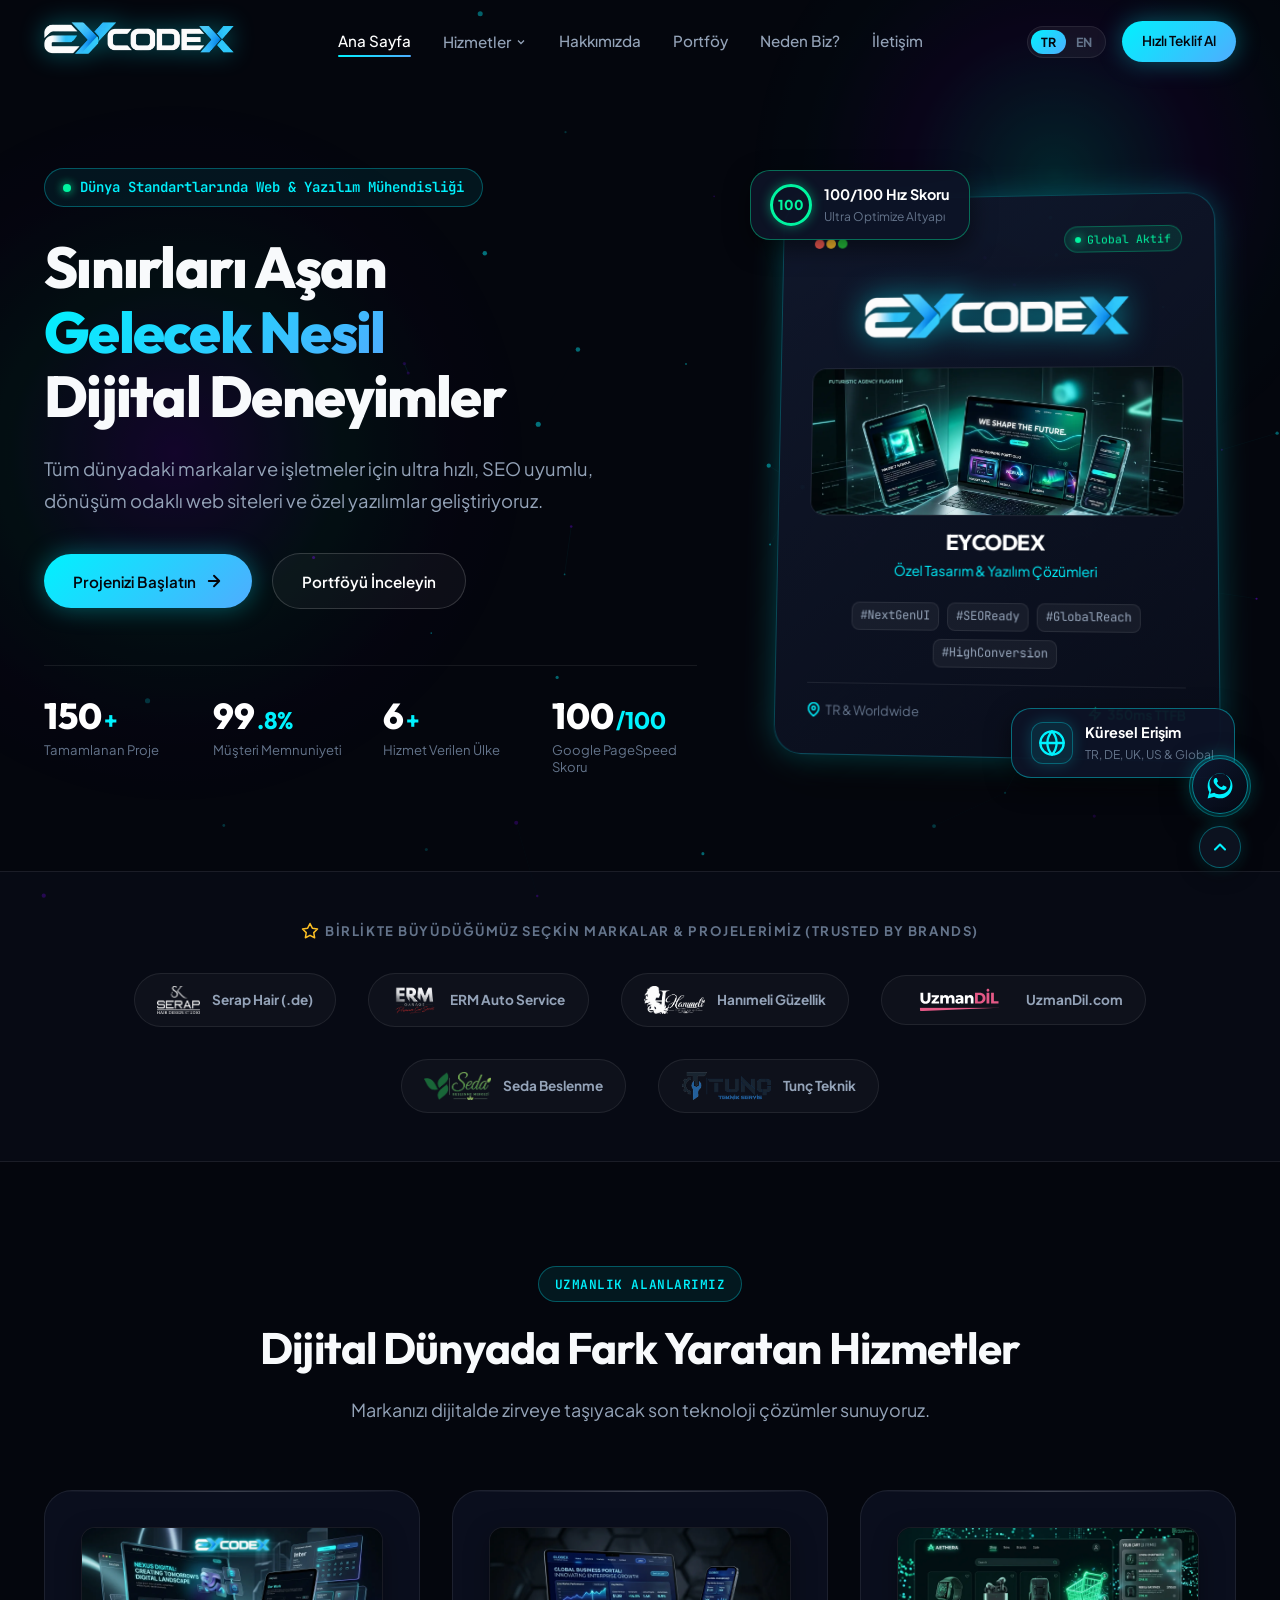
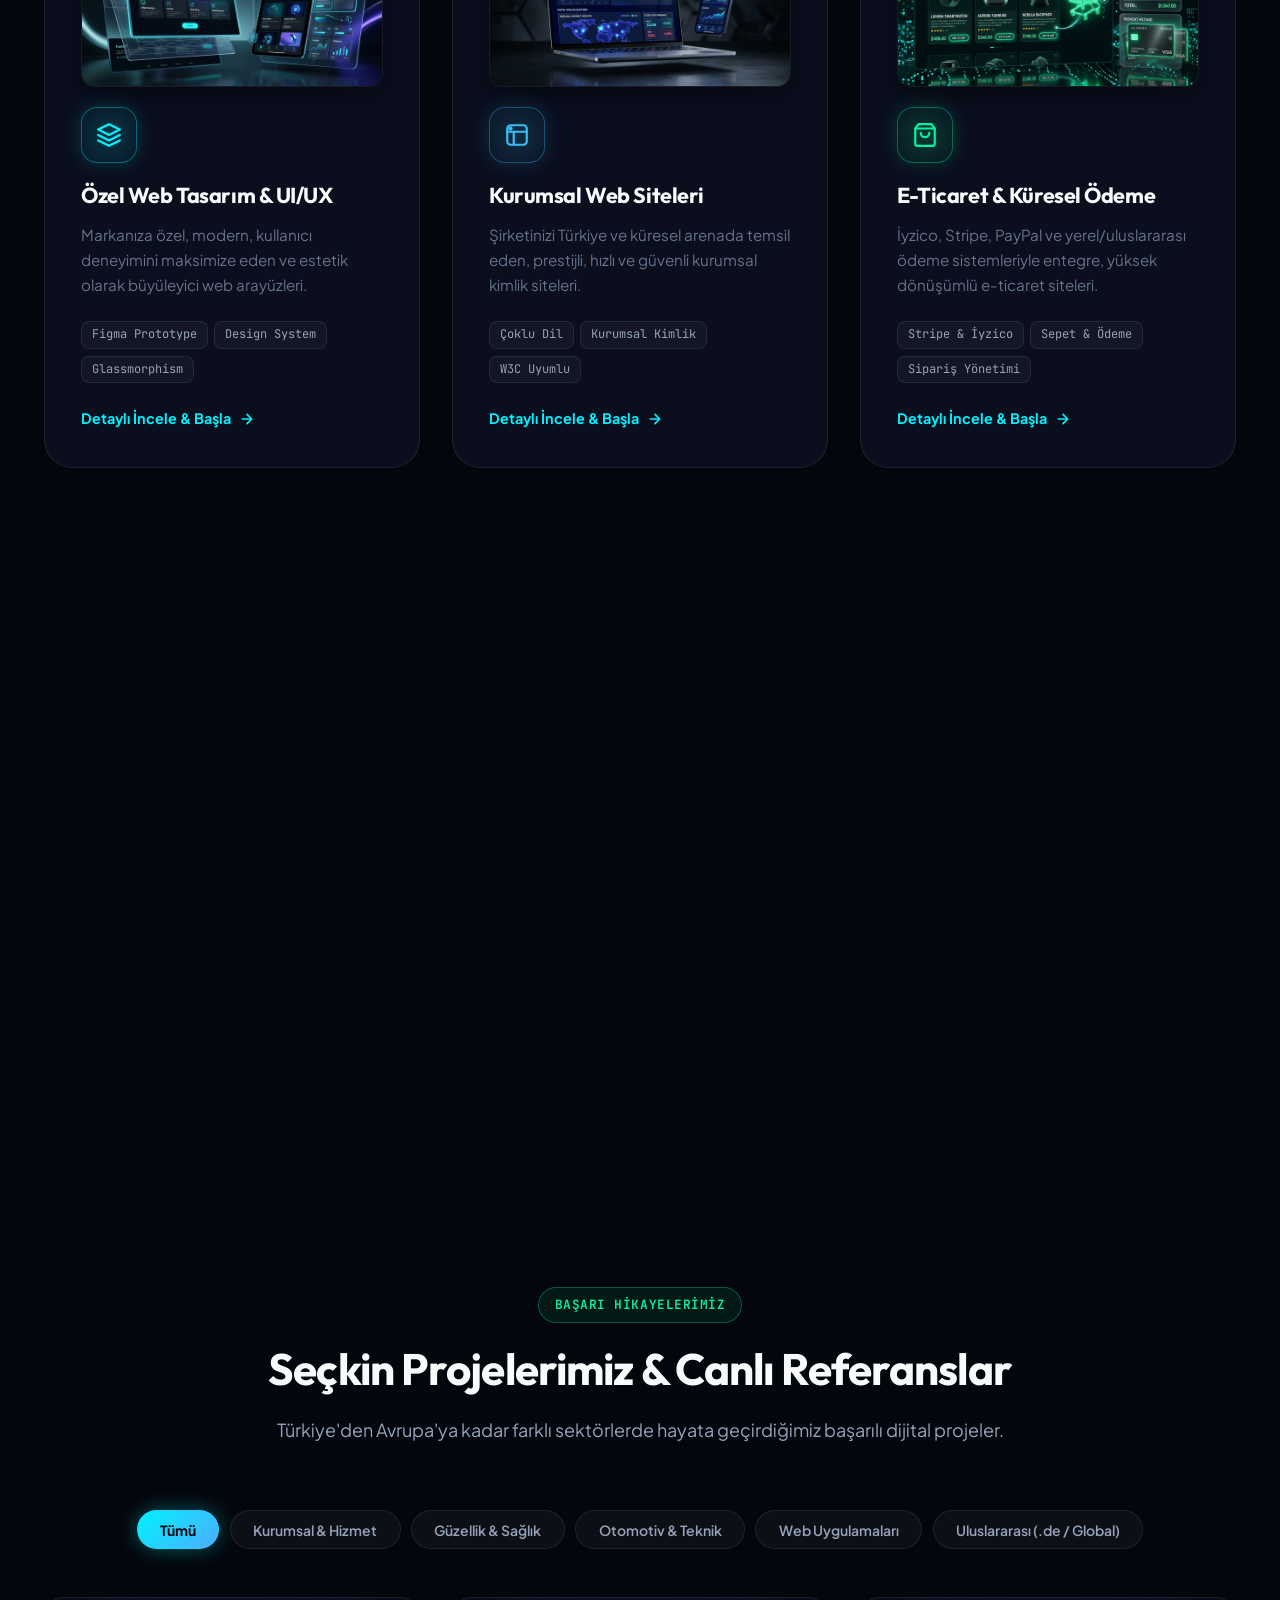
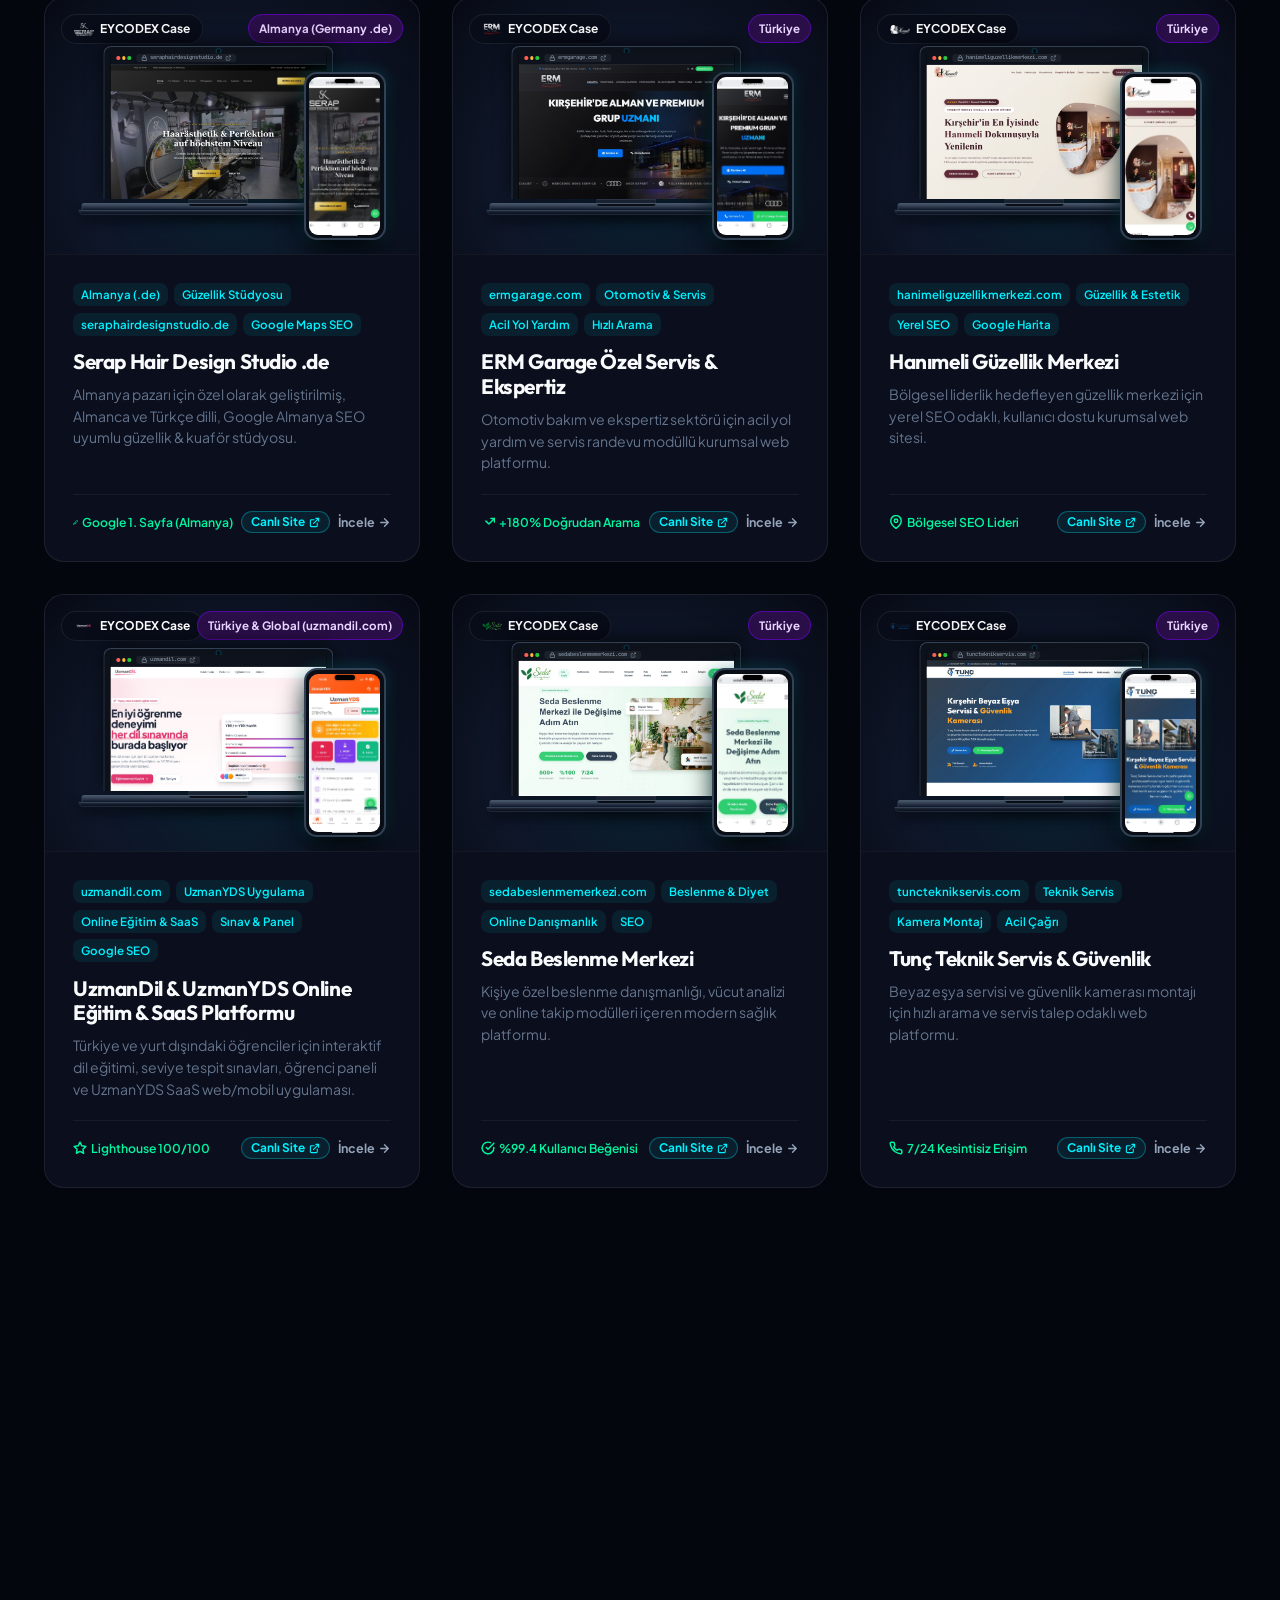
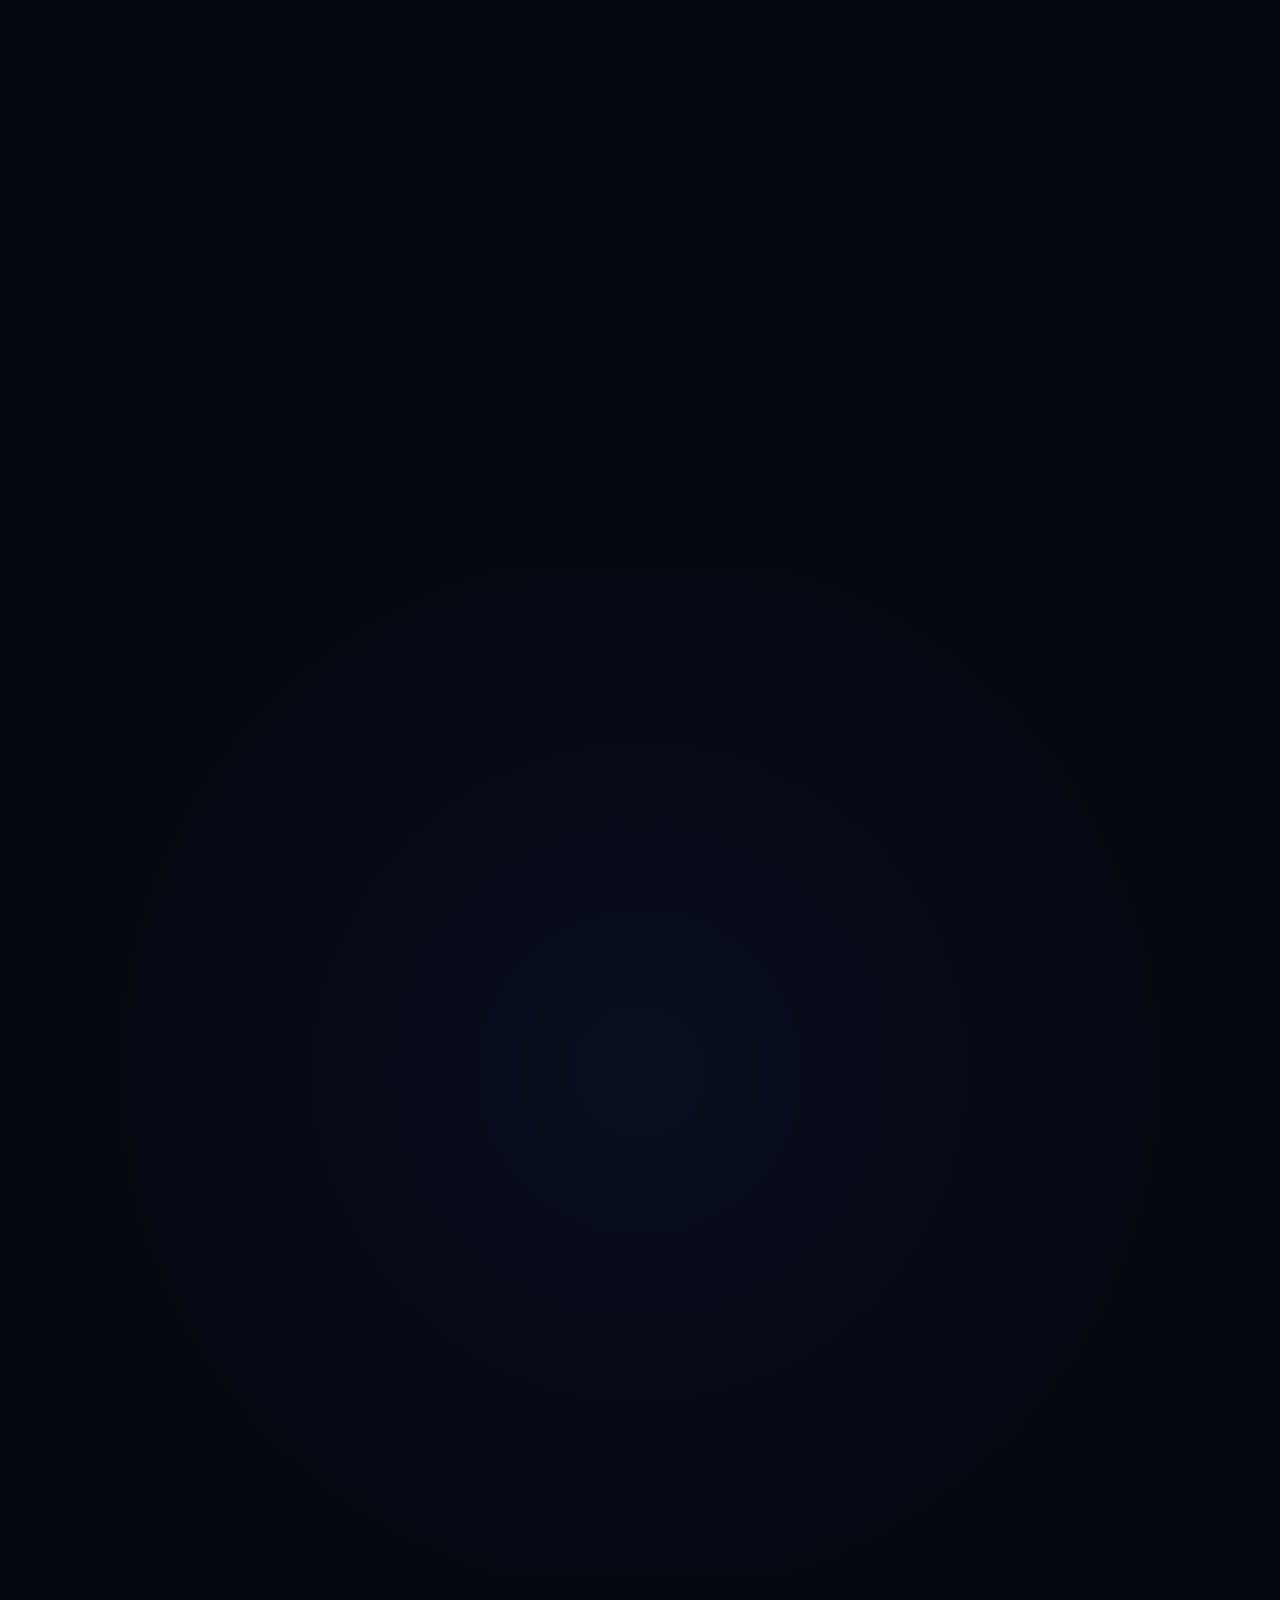
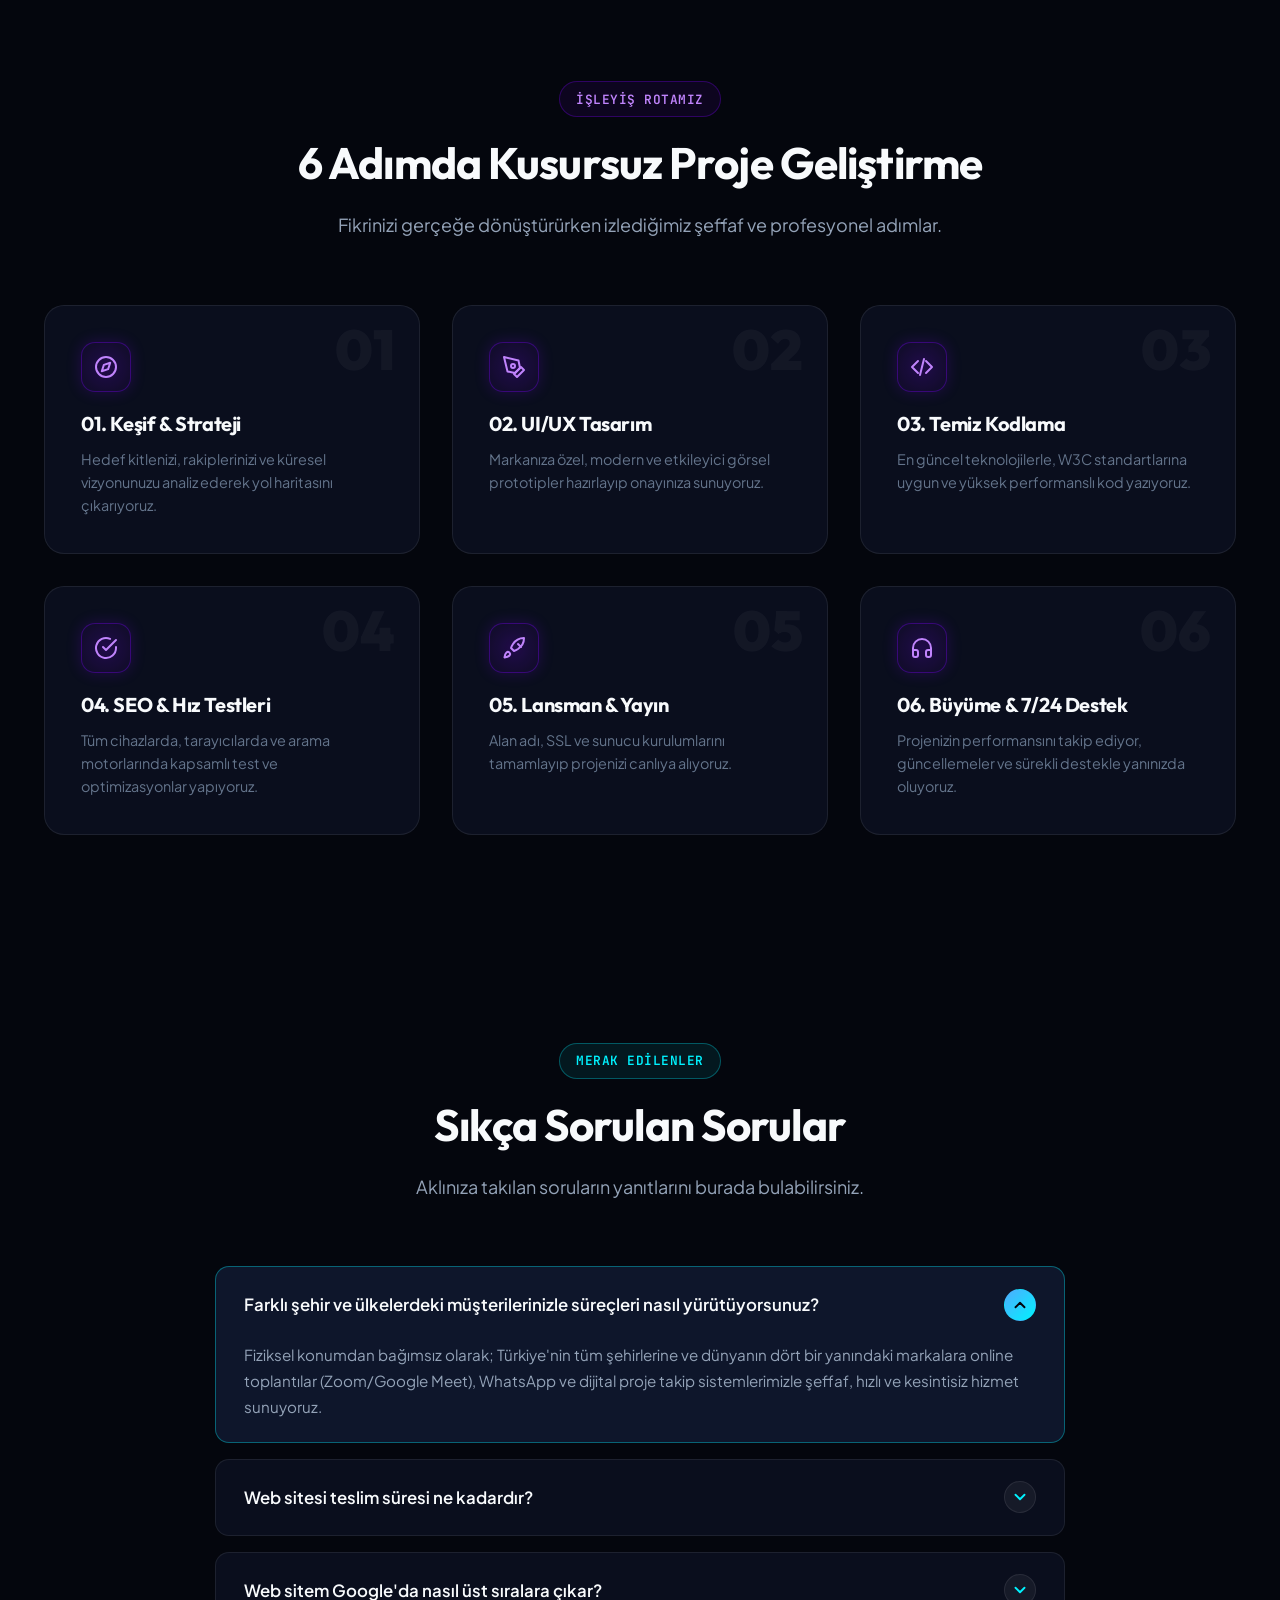
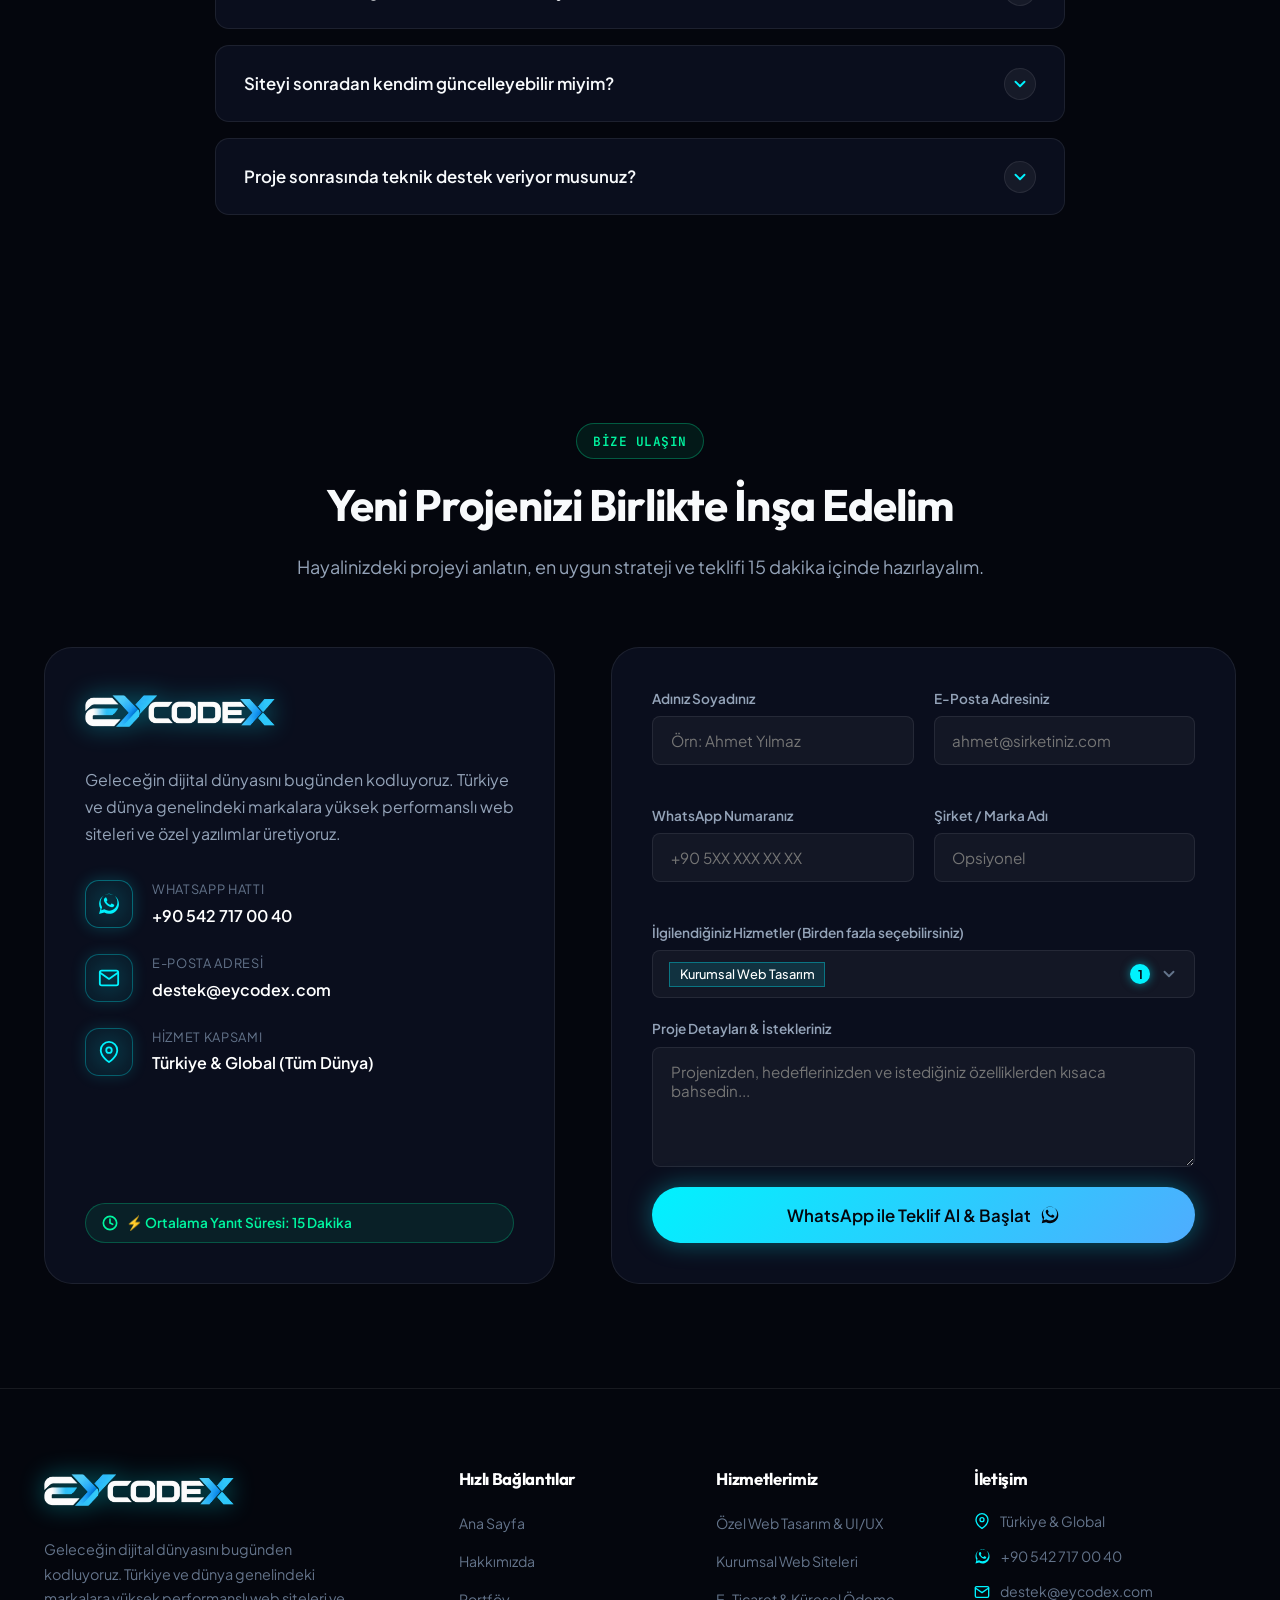
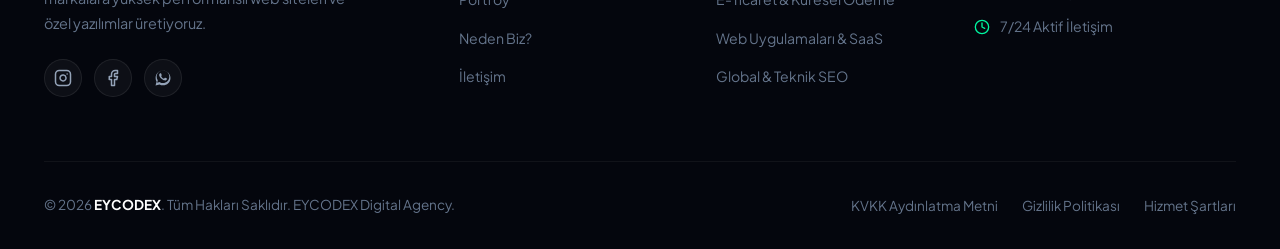
==== eycodex-main/index.html @ 3fd59e92 "EyCodex site güncellemesi" ====
<!DOCTYPE html>
<html lang="tr">
<head>
  <meta charset="UTF-8" />
  <meta name="viewport" content="width=device-width, initial-scale=1.0" />
  <meta http-equiv="X-UA-Compatible" content="IE=edge" />

  <!-- Primary SEO Meta Tags -->
  <title>EYCODEX | Profesyonel Web Tasarım & Dijital Ajans - Türkiye & Global</title>
  <meta name="title" content="EYCODEX | Profesyonel Web Tasarım & Dijital Ajans - Türkiye & Global" />
  <meta name="description" content="Tüm dünyadaki markalar ve işletmeler için profesyonel web tasarım, e-ticaret, SEO ve özel yazılım çözümleri. Google Lighthouse 100/100, çoklu dil desteği ve ultra hızlı altyapı." />
  <meta name="keywords" content="web tasarım, kurumsal web tasarım, e-ticaret sitesi, seo ajansı, özel yazılım, react web tasarım, global web agency, dijital ajans, eycodex, ey codex" />
  <meta name="author" content="EYCODEX Digital Agency" />
  <meta name="robots" content="index, follow, max-snippet:-1, max-image-preview:large, max-video-preview:-1" />
  <link rel="canonical" href="https://eycodex.com" />

  <!-- Open Graph / Facebook -->
  <meta property="og:type" content="website" />
  <meta property="og:url" content="https://eycodex.com" />
  <meta property="og:title" content="EYCODEX | Profesyonel Web Tasarım & Dijital Ajans - Türkiye & Global" />
  <meta property="og:description" content="Sınırları aşan dijital deneyimler. Türkiye ve dünya geneline yüksek performanslı, SEO uyumlu ve dönüşüm odaklı web siteleri." />
  <meta property="og:image" content="assets/images/eycodexlogo.webp" />
  <meta property="og:site_name" content="EYCODEX" />
  <meta property="og:locale" content="tr_TR" />
  <meta property="og:locale:alternate" content="en_US" />

  <!-- Twitter Card -->
  <meta name="twitter:card" content="summary_large_image" />
  <meta name="twitter:url" content="https://eycodex.com" />
  <meta name="twitter:title" content="EYCODEX | Profesyonel Web Tasarım & Dijital Ajans - Türkiye & Global" />
  <meta name="twitter:description" content="Sınırları aşan dijital deneyimler. Türkiye ve dünya geneline yüksek performanslı, SEO uyumlu ve dönüşüm odaklı web siteleri." />
  <meta name="twitter:image" content="assets/images/eycodexlogo.webp" />

  <!-- Favicon -->
  <link rel="icon" type="image/png" href="assets/images/favicon.png?v=4" />
  <link rel="apple-touch-icon" href="assets/images/favicon.png?v=4" />
  <link rel="shortcut icon" href="assets/images/favicon.png?v=4" type="image/x-icon" />

  <!-- Google Fonts Preconnect & Styles -->
  <link rel="preconnect" href="https://fonts.googleapis.com" />
  <link rel="preconnect" href="https://fonts.gstatic.com" crossorigin />
  <link href="https://fonts.googleapis.com/css2?family=JetBrains+Mono:wght@400;600;700&family=Outfit:wght@400;500;600;700;800;900&family=Plus+Jakarta+Sans:wght@300;400;500;600;700;800&display=swap" rel="stylesheet" />

  <!-- Stylesheets -->
  <link rel="stylesheet" href="assets/css/style.css?v=4.9" />
  <link rel="stylesheet" href="assets/css/animations.css?v=4.9" />

  <!-- Prefetch Key Pages for Instant Mobile Transitions -->
  <link rel="prefetch" href="hakkimizda.html" />
  <link rel="prefetch" href="iletisim.html" />
  <link rel="prefetch" href="web-tasarim.html" />
  <link rel="prefetch" href="kurumsal-web-sitesi.html" />
  <link rel="prefetch" href="e-ticaret-yazilimi.html" />
  <link rel="prefetch" href="web-yazilim-saas.html" />
  <link rel="prefetch" href="seo-optimizasyonu.html" />

  <!-- Schema.org JSON-LD Structured Data for Advanced SEO -->
  <script type="application/ld+json">
  {
    "@context": "https://schema.org",
    "@graph": [
      {
        "@type": "ProfessionalService",
        "@id": "https://eycodex.com/#organization",
        "name": "EYCODEX Digital Agency",
        "url": "https://eycodex.com",
        "logo": "https://eycodex.com/assets/images/eycodexlogo.webp",
        "image": "https://eycodex.com/assets/images/eycodexlogo.webp",
        "description": "Tüm dünyadaki markalar ve işletmeler için profesyonel web tasarım, e-ticaret, SEO ve özel yazılım çözümleri.",
        "priceRange": "$$",
        "telephone": "+90 542 717 00 40",
        "email": "destek@eycodex.com",
        "address": {
          "@type": "PostalAddress",
          "addressCountry": "TR"
        },
        "areaServed": [
          { "@type": "Country", "name": "Turkey" },
          { "@type": "Country", "name": "Germany" },
          { "@type": "Country", "name": "United Kingdom" },
          { "@type": "Country", "name": "United States" },
          { "@type": "AdministrativeArea", "name": "Worldwide" }
        ],
        "sameAs": [
          "https://www.instagram.com/eycodexcom/",
          "https://www.facebook.com/eycodex"
        ],
        "aggregateRating": {
          "@type": "AggregateRating",
          "ratingValue": "4.98",
          "reviewCount": "147",
          "bestRating": "5",
          "worstRating": "1"
        }
      },
      {
        "@type": "WebSite",
        "@id": "https://eycodex.com/#website",
        "url": "https://eycodex.com",
        "name": "EYCODEX Digital Agency",
        "inLanguage": ["tr-TR", "en-US"]
      },
      {
        "@type": "FAQPage",
        "mainEntity": [
          {
            "@type": "Question",
            "name": "Farklı şehir ve ülkelerdeki müşterilerinizle süreçleri nasıl yürütüyorsunuz?",
            "acceptedAnswer": {
              "@type": "Answer",
              "text": "Fiziksel konumdan bağımsız olarak; Türkiye'nin tüm şehirlerine ve dünyanın dört bir yanındaki markalara online toplantılar (Zoom/Google Meet), WhatsApp ve dijital proje takip sistemlerimizle şeffaf, hızlı ve kesintisiz hizmet sunuyoruz."
            }
          },
          {
            "@type": "Question",
            "name": "Web sitesi teslim süresi ne kadardır?",
            "acceptedAnswer": {
              "@type": "Answer",
              "text": "Kurumsal web siteleri genellikle 4 - 8 iş günü, e-ticaret ve özel web uygulamaları ise 10 - 20 iş günü içerisinde tüm testleri tamamlanmış olarak yayına hazır teslim edilir."
            }
          },
          {
            "@type": "Question",
            "name": "Web sitem Google'da nasıl üst sıralara çıkar?",
            "acceptedAnswer": {
              "@type": "Answer",
              "text": "Tüm sitelerimizi semantik HTML5, Schema.org yapısal verileri, hızlı açılış süresi (Lighthouse 95+), mobil uyumluluk ve anahtar kelime optimizasyonu ile en baştan SEO kurallarına %100 uyumlu olarak kodluyoruz."
            }
          }
        ]
      }
    ]
  }
  </script>
</head>

<body>
  <!-- Dynamic Interactive Particle Canvas Background -->
  <div class="bg-canvas-container">
    <canvas id="bg-canvas"></canvas>
  </div>
  <div class="ambient-glow glow-1"></div>
  <div class="ambient-glow glow-2"></div>

  <!-- Header / Navigation Bar -->
  <header class="site-header" id="site-header">
    <div class="container">
      <nav class="nav-inner" aria-label="Main Navigation">
        <!-- Logo -->
        <a href="#home" class="brand-logo" id="header-logo-link" aria-label="EYCODEX Home">
          <img src="assets/images/eycodexlogo.webp" alt="EYCODEX Logo" class="brand-logo-img" />
        </a>

        <!-- Menu Links -->
        <ul class="nav-menu" id="nav-menu">
          <li><a href="#home" class="nav-link active" data-i18n="nav_home">Ana Sayfa</a></li>
          <li class="nav-item-dropdown">
            <a href="#services" class="nav-link nav-dropdown-toggle">
              <span data-i18n="nav_services">Hizmetler</span>
              <svg width="12" height="12" viewBox="0 0 24 24" fill="none" stroke="currentColor" stroke-width="2.5"><polyline points="6 9 12 15 18 9"/></svg>
            </a>
            <ul class="nav-dropdown-menu">
              <li class="nav-dropdown-item"><a href="web-tasarim.html" class="nav-dropdown-link"><svg width="14" height="14" viewBox="0 0 24 24" fill="none" stroke="currentColor" stroke-width="2"><path d="M12 2L2 7l10 5 10-5-10-5z"/><path d="M2 17l10 5 10-5"/><path d="M2 12l10 5 10-5"/></svg><span data-i18n="svc_1_title">Özel Web Tasarım & UI/UX</span></a></li>
              <li class="nav-dropdown-item"><a href="kurumsal-web-sitesi.html" class="nav-dropdown-link"><svg width="14" height="14" viewBox="0 0 24 24" fill="none" stroke="currentColor" stroke-width="2"><rect x="3" y="3" width="18" height="18" rx="3"/><path d="M3 9h18"/><path d="M9 21V9"/></svg><span data-i18n="svc_2_title">Kurumsal Web Siteleri</span></a></li>
              <li class="nav-dropdown-item"><a href="e-ticaret-yazilimi.html" class="nav-dropdown-link"><svg width="14" height="14" viewBox="0 0 24 24" fill="none" stroke="currentColor" stroke-width="2"><path d="M6 2L3 6v14a2 2 0 0 0 2 2h14a2 2 0 0 0 2-2V6l-3-4z"/><line x1="3" y1="6" x2="21" y2="6"/></svg><span data-i18n="svc_3_title">E-Ticaret & Küresel Ödeme</span></a></li>
              <li class="nav-dropdown-item"><a href="web-yazilim-saas.html" class="nav-dropdown-link"><svg width="14" height="14" viewBox="0 0 24 24" fill="none" stroke="currentColor" stroke-width="2"><rect x="4" y="4" width="16" height="16" rx="2"/><rect x="9" y="9" width="6" height="6"/><line x1="9" y1="1" x2="9" y2="4"/><line x1="15" y1="1" x2="15" y2="4"/></svg><span data-i18n="svc_4_title">Web Uygulamaları & SaaS</span></a></li>
              <li class="nav-dropdown-item"><a href="seo-optimizasyonu.html" class="nav-dropdown-link"><svg width="14" height="14" viewBox="0 0 24 24" fill="none" stroke="currentColor" stroke-width="2"><circle cx="11" cy="11" r="8"/><line x1="21" y1="21" x2="16.65" y2="16.65"/></svg><span data-i18n="svc_5_title">Global & Teknik SEO</span></a></li>
            </ul>
          </li>
          <li><a href="hakkimizda.html" class="nav-link" data-i18n="nav_about">Hakkımızda</a></li>
          <li><a href="#portfolio" class="nav-link" data-i18n="nav_portfolio">Portföy</a></li>
          <li><a href="#why-us" class="nav-link" data-i18n="nav_why_us">Neden Biz?</a></li>
          <li><a href="iletisim.html" class="nav-link" data-i18n="nav_contact">İletişim</a></li>
          <li class="mobile-menu-cta">
            <a href="#contact" class="btn btn-primary" data-i18n="nav_cta">Hızlı Teklif Al</a>
          </li>
        </ul>

        <!-- Actions: Language Switcher & Quick CTA -->
        <div class="nav-actions">
          <div class="lang-switcher" aria-label="Language Selector">
            <button class="lang-btn active" data-lang="tr" id="lang-tr-btn">TR</button>
            <button class="lang-btn" data-lang="en" id="lang-en-btn">EN</button>
          </div>
          <a href="#contact" class="btn btn-primary btn-sm header-cta-btn" id="nav-cta-btn" data-i18n="nav_cta">Hızlı Teklif Al</a>
          <button class="mobile-toggle" id="mobile-toggle" aria-label="Menüyü Aç/Kapat" aria-expanded="false">
            <span class="hamburger-bar" style="display:block;width:22px;height:2.5px;background:#00f2fe;border-radius:2px;margin:2px 0;"></span>
            <span class="hamburger-bar" style="display:block;width:22px;height:2.5px;background:#00f2fe;border-radius:2px;margin:2px 0;"></span>
            <span class="hamburger-bar" style="display:block;width:22px;height:2.5px;background:#00f2fe;border-radius:2px;margin:2px 0;"></span>
          </button>
        </div>
      </nav>
    </div>
  </header>

  <!-- Main Content Area -->
  <main>
    <!-- 1. HERO SECTION -->
    <section class="hero-section section" id="home">
      <div class="container">
        <div class="hero-grid">
          <!-- Left Hero Content -->
          <div class="hero-content-col reveal">
            <div class="hero-badge-container">
              <span class="pulse-dot"></span>
              <span class="hero-badge-text" data-i18n="hero_badge">Dünya Standartlarında Web & Yazılım Mühendisliği</span>
            </div>

            <h1 class="hero-title">
              <span data-i18n="hero_title_1">Sınırları Aşan</span><br />
              <span class="text-gradient" data-i18n="hero_title_2">Gelecek Nesil</span><br />
              <span data-i18n="hero_title_3">Dijital Deneyimler</span>
            </h1>

            <p class="hero-description" data-i18n="hero_desc">
              Tüm dünyadaki markalar ve işletmeler için ultra hızlı, SEO uyumlu, dönüşüm odaklı web siteleri ve özel yazılımlar geliştiriyoruz.
            </p>

            <div class="hero-cta-group">
              <a href="#contact" class="btn btn-primary" id="hero-start-btn">
                <span data-i18n="hero_cta_primary">Projenizi Başlatın</span>
                <svg width="18" height="18" viewBox="0 0 24 24" fill="none" stroke="currentColor" stroke-width="2.5" stroke-linecap="round" stroke-linejoin="round"><path d="M5 12h14M12 5l7 7-7 7"/></svg>
              </a>
              <a href="#portfolio" class="btn btn-outline" id="hero-portfolio-btn">
                <span data-i18n="hero_cta_secondary">Portföyü İnceleyin</span>
              </a>
            </div>

            <!-- Live Animated Counter Stats -->
            <div class="hero-stats-row">
              <div class="stat-item">
                <div class="stat-number-wrap">
                  <span class="stat-number" data-target="150">150</span>
                  <span class="stat-suffix">+</span>
                </div>
                <span class="stat-label" data-i18n="stat_1_label">Tamamlanan Proje</span>
              </div>
              <div class="stat-item">
                <div class="stat-number-wrap">
                  <span class="stat-number" data-target="99">99</span>
                  <span class="stat-suffix">.8%</span>
                </div>
                <span class="stat-label" data-i18n="stat_2_label">Müşteri Memnuniyeti</span>
              </div>
              <div class="stat-item">
                <div class="stat-number-wrap">
                  <span class="stat-number" data-target="6">6</span>
                  <span class="stat-suffix">+</span>
                </div>
                <span class="stat-label" data-i18n="stat_3_label">Hizmet Verilen Ülke</span>
              </div>
              <div class="stat-item">
                <div class="stat-number-wrap">
                  <span class="stat-number" data-target="100">100</span>
                  <span class="stat-suffix">/100</span>
                </div>
                <span class="stat-label" data-i18n="stat_4_label">Google PageSpeed Skoru</span>
              </div>
            </div>
          </div>

          <!-- Right Hero Visual 3D Showcase Card -->
          <div class="hero-visual reveal reveal-delay-2">
            <div class="hero-card-stack">
              <!-- Floating speed score pill -->
              <div class="hero-floating-badge badge-speed">
                <div class="speed-circle">
                  <span>100</span>
                </div>
                <div>
                  <div style="font-weight: 700; font-size: 0.9rem; color: #fff;" data-i18n="badge_speed_title">100/100 Hız Skoru</div>
                  <div style="font-size: 0.75rem; color: var(--text-muted);" data-i18n="badge_speed_desc">Ultra Optimize Altyapı</div>
                </div>
              </div>

              <!-- Main Showcase Mockup Card -->
              <div class="hero-main-card">
                <div class="card-top-bar">
                  <div class="browser-dots">
                    <span class="browser-dot dot-red"></span>
                    <span class="browser-dot dot-yellow"></span>
                    <span class="browser-dot dot-green"></span>
                  </div>
                  <div class="status-pill">
                    <span class="pulse-dot" style="width: 6px; height: 6px;"></span>
                    <span data-i18n="hero_card_status">Global Aktif</span>
                  </div>
                </div>

                <div class="hero-card-center">
                  <img src="assets/images/eycodexlogo.webp" alt="EYCODEX Agency Emblem" class="hero-card-logo" />
                  <div style="width: 100%; max-height: 150px; overflow: hidden; border-radius: var(--radius-md); margin-bottom: 0.85rem; border: 1px solid var(--border-subtle);">
                    <img src="assets/images/showcase/hero-mockup.webp" alt="Web Showcase Mockup" style="width: 100%; height: 100%; object-fit: cover;" />
                  </div>
                  <h3 style="font-size: 1.35rem; margin-bottom: 0.25rem; color: #fff;">EYCODEX</h3>
                  <p style="font-size: 0.85rem; color: var(--cyan);" data-i18n="hero_card_sub">Özel Tasarım & Yazılım Çözümleri</p>
                  
                  <div class="card-feature-pills">
                    <span class="feat-pill">#NextGenUI</span>
                    <span class="feat-pill">#SEOReady</span>
                    <span class="feat-pill">#GlobalReach</span>
                    <span class="feat-pill">#HighConversion</span>
                  </div>
                </div>

                <div style="display: flex; justify-content: space-between; align-items: center; border-top: 1px solid var(--border-subtle); padding-top: 1rem; font-size: 0.8rem; color: var(--text-muted);">
                  <span style="display: inline-flex; align-items: center; gap: 5px;">
                    <svg width="14" height="14" viewBox="0 0 24 24" fill="none" stroke="var(--cyan)" stroke-width="2.5" stroke-linecap="round" stroke-linejoin="round"><path d="M21 10c0 7-9 13-9 13s-9-6-9-13a9 9 0 0 1 18 0z"/><circle cx="12" cy="10" r="3"/></svg>
                    TR & Worldwide
                  </span>
                  <span style="color: var(--emerald); font-weight: 600; display: inline-flex; align-items: center; gap: 5px;">
                    <svg width="14" height="14" viewBox="0 0 24 24" fill="none" stroke="var(--emerald)" stroke-width="2.5" stroke-linecap="round" stroke-linejoin="round"><polygon points="13 2 3 14 12 14 11 22 21 10 12 10 13 2"/></svg>
                    350ms TTFB
                  </span>
                </div>
              </div>

              <!-- Floating Global Badge -->
              <div class="hero-floating-badge badge-global">
                <div class="badge-icon-globe">
                  <svg width="28" height="28" viewBox="0 0 24 24" fill="none" stroke="var(--cyan)" stroke-width="2" stroke-linecap="round" stroke-linejoin="round">
                    <circle cx="12" cy="12" r="10"/>
                    <line x1="2" y1="12" x2="22" y2="12"/>
                    <path d="M12 2a15.3 15.3 0 0 1 4 10 15.3 15.3 0 0 1-4 10 15.3 15.3 0 0 1-4-10 15.3 15.3 0 0 1 4-10z"/>
                  </svg>
                </div>
                <div>
                  <div style="font-weight: 700; font-size: 0.9rem; color: #fff;" data-i18n="badge_global_title">Küresel Erişim</div>
                  <div style="font-size: 0.75rem; color: var(--text-muted);" data-i18n="badge_global_desc">TR, DE, UK, US & Global</div>
                </div>
              </div>
            </div>
          </div>
        </div>
      </div>
    </section>

    <!-- BRAND LOGOS & CLIENT SHOWCASE -->
    <section class="brand-showcase-section">
      <div class="container">
        <div class="brand-showcase-header">
          <svg width="18" height="18" viewBox="0 0 24 24" fill="none" stroke="var(--amber)" stroke-width="2" stroke-linecap="round" stroke-linejoin="round" style="vertical-align: -3px; margin-right: 6px;"><polygon points="12 2 15.09 8.26 22 9.27 17 14.14 18.18 21.02 12 17.77 5.82 21.02 7 14.14 2 9.27 8.91 8.26 12 2"/></svg>
          <span data-i18n="brands_marquee_title">BİRLİKTE BÜYÜDÜĞÜMÜZ SEÇKİN MARKALAR & PROJELERİMİZ (TRUSTED BY BRANDS)</span>
        </div>
        <div class="brand-logos-grid">
          <div class="brand-logo-item">
            <img src="assets/images/projects/serap-hair-logo.webp" alt="Serap Hair Design .de" class="brand-logo-img-thumb" />
            <span class="brand-logo-name">Serap Hair (.de)</span>
          </div>
          <div class="brand-logo-item">
            <img src="assets/images/projects/erm-auto-logo.webp" alt="ERM Auto Service" class="brand-logo-img-thumb" />
            <span class="brand-logo-name">ERM Auto Service</span>
          </div>
          <div class="brand-logo-item">
            <img src="assets/images/projects/hanimeli-logo.webp" alt="Hanımeli Güzellik" class="brand-logo-img-thumb" />
            <span class="brand-logo-name">Hanımeli Güzellik</span>
          </div>
          <div class="brand-logo-item">
            <img src="assets/images/projects/ud_logo.svg" alt="UzmanDil.com" class="brand-logo-img-thumb" style="height: 24px; max-width: 120px;" />
            <span class="brand-logo-name">UzmanDil.com</span>
          </div>
          <div class="brand-logo-item">
            <img src="assets/images/projects/seda-beslenme-logo.webp" alt="Seda Beslenme" class="brand-logo-img-thumb" />
            <span class="brand-logo-name">Seda Beslenme</span>
          </div>
          <div class="brand-logo-item">
            <img src="assets/images/projects/tunc-teknik-logo.webp" alt="Tunç Teknik Servis" class="brand-logo-img-thumb" />
            <span class="brand-logo-name">Tunç Teknik</span>
          </div>
        </div>
      </div>
    </section>

    <!-- 3. SERVICES SECTION -->
    <section class="section" id="services">
      <div class="container">
        <div class="section-header reveal">
          <span class="badge-tag" data-i18n="services_badge">Uzmanlık Alanlarımız</span>
          <h2 class="section-title" data-i18n="services_title">Dijital Dünyada Fark Yaratan Hizmetler</h2>
          <p class="section-subtitle" data-i18n="services_subtitle">
            Markanızı dijitalde zirveye taşıyacak son teknoloji çözümler sunuyoruz.
          </p>
        </div>

        <div class="services-grid">
          <!-- Service 1 -->
          <div class="glass-card service-card reveal">
            <div>
              <div class="service-card-media">
                <img src="assets/images/showcase/web-design-showcase.webp" alt="Özel Web Tasarım UI/UX" loading="lazy" />
              </div>
              <div class="service-icon-wrap icon-theme-cyan">
                <svg viewBox="0 0 24 24" fill="none" stroke="currentColor" stroke-width="2" stroke-linecap="round" stroke-linejoin="round">
                  <path d="M12 2L2 7l10 5 10-5-10-5z"/>
                  <path d="M2 17l10 5 10-5"/>
                  <path d="M2 12l10 5 10-5"/>
                </svg>
              </div>
              <h3 class="service-card-title" data-i18n="svc_1_title">Özel Web Tasarım & UI/UX</h3>
              <p class="service-card-desc" data-i18n="svc_1_desc">
                Markanıza özel, modern, kullanıcı deneyimini maksimize eden ve estetik olarak büyüleyici web arayüzleri.
              </p>
              <div class="service-feature-tags">
                <span class="svc-tag">Figma Prototype</span>
                <span class="svc-tag">Design System</span>
                <span class="svc-tag">Glassmorphism</span>
              </div>
            </div>
            <a href="web-tasarim.html" class="service-link">
              <span data-i18n="svc_detail_btn">Detaylı İncele & Başla</span>
              <svg width="16" height="16" viewBox="0 0 24 24" fill="none" stroke="currentColor" stroke-width="2.5" stroke-linecap="round" stroke-linejoin="round"><path d="M5 12h14M12 5l7 7-7 7"/></svg>
            </a>
          </div>

          <!-- Service 2 -->
          <div class="glass-card service-card reveal reveal-delay-1">
            <div>
              <div class="service-card-media">
                <img src="assets/images/showcase/corporate-identity-mockup.webp" alt="Kurumsal Web Siteleri" loading="lazy" />
              </div>
              <div class="service-icon-wrap icon-theme-blue">
                <svg viewBox="0 0 24 24" fill="none" stroke="currentColor" stroke-width="2" stroke-linecap="round" stroke-linejoin="round">
                  <rect x="3" y="3" width="18" height="18" rx="3"/>
                  <path d="M3 9h18"/>
                  <path d="M9 21V9"/>
                  <circle cx="6" cy="6" r="1" fill="currentColor"/>
                </svg>
              </div>
              <h3 class="service-card-title" data-i18n="svc_2_title">Kurumsal Web Siteleri</h3>
              <p class="service-card-desc" data-i18n="svc_2_desc">
                Şirketinizi Türkiye ve küresel arenada temsil eden, prestijli, hızlı ve güvenli kurumsal kimlik siteleri.
              </p>
              <div class="service-feature-tags">
                <span class="svc-tag" data-i18n="svc_tag_multilang">Çoklu Dil</span>
                <span class="svc-tag">Kurumsal Kimlik</span>
                <span class="svc-tag">W3C Uyumlu</span>
              </div>
            </div>
            <a href="kurumsal-web-sitesi.html" class="service-link">
              <span data-i18n="svc_detail_btn">Detaylı İncele & Başla</span>
              <svg width="16" height="16" viewBox="0 0 24 24" fill="none" stroke="currentColor" stroke-width="2.5" stroke-linecap="round" stroke-linejoin="round"><path d="M5 12h14M12 5l7 7-7 7"/></svg>
            </a>
          </div>

          <!-- Service 3 -->
          <div class="glass-card service-card reveal reveal-delay-2">
            <div>
              <div class="service-card-media">
                <img src="assets/images/showcase/ecommerce-showcase.webp" alt="E-Ticaret & Küresel Ödeme" loading="lazy" />
              </div>
              <div class="service-icon-wrap icon-theme-emerald">
                <svg viewBox="0 0 24 24" fill="none" stroke="currentColor" stroke-width="2" stroke-linecap="round" stroke-linejoin="round">
                  <path d="M6 2L3 6v14a2 2 0 0 0 2 2h14a2 2 0 0 0 2-2V6l-3-4z"/>
                  <line x1="3" y1="6" x2="21" y2="6"/>
                  <path d="M16 10a4 4 0 0 1-8 0"/>
                </svg>
              </div>
              <h3 class="service-card-title" data-i18n="svc_3_title">E-Ticaret & Küresel Ödeme</h3>
              <p class="service-card-desc" data-i18n="svc_3_desc">
                İyzico, Stripe, PayPal ve yerel/uluslararası ödeme sistemleriyle entegre, yüksek dönüşümlü e-ticaret siteleri.
              </p>
              <div class="service-feature-tags">
                <span class="svc-tag" data-i18n="svc_tag_stripe">Stripe & İyzico</span>
                <span class="svc-tag" data-i18n="svc_tag_cart">Sepet & Ödeme</span>
                <span class="svc-tag" data-i18n="svc_tag_order">Sipariş Yönetimi</span>
              </div>
            </div>
            <a href="e-ticaret-yazilimi.html" class="service-link">
              <span data-i18n="svc_detail_btn">Detaylı İncele & Başla</span>
              <svg width="16" height="16" viewBox="0 0 24 24" fill="none" stroke="currentColor" stroke-width="2.5" stroke-linecap="round" stroke-linejoin="round"><path d="M5 12h14M12 5l7 7-7 7"/></svg>
            </a>
          </div>

          <!-- Service 4 -->
          <div class="glass-card service-card reveal">
            <div>
              <div class="service-card-media">
                <img src="assets/images/showcase/saas-webapp-showcase.webp" alt="Web Uygulamaları & SaaS - UzmanDil" loading="lazy" />
              </div>
              <div class="service-icon-wrap icon-theme-purple">
                <svg viewBox="0 0 24 24" fill="none" stroke="currentColor" stroke-width="2" stroke-linecap="round" stroke-linejoin="round">
                  <rect x="4" y="4" width="16" height="16" rx="2"/>
                  <rect x="9" y="9" width="6" height="6"/>
                  <line x1="9" y1="1" x2="9" y2="4"/>
                  <line x1="15" y1="1" x2="15" y2="4"/>
                  <line x1="9" y1="20" x2="9" y2="23"/>
                  <line x1="15" y1="20" x2="15" y2="23"/>
                  <line x1="20" y1="9" x2="23" y2="9"/>
                  <line x1="20" y1="15" x2="23" y2="15"/>
                  <line x1="1" y1="9" x2="4" y2="9"/>
                  <line x1="1" y1="15" x2="4" y2="15"/>
                </svg>
              </div>
              <h3 class="service-card-title" data-i18n="svc_4_title">Web Uygulamaları & SaaS</h3>
              <p class="service-card-desc" data-i18n="svc_4_desc">
                React, Next.js ve Node.js mimarisiyle geliştirilen ölçeklenebilir, modern ve güvenli bulut tabanlı yazılımlar.
              </p>
              <div class="service-feature-tags">
                <span class="svc-tag">React / Next.js</span>
                <span class="svc-tag">Node.js API</span>
                <span class="svc-tag">Cloud Ready</span>
              </div>
            </div>
            <a href="web-yazilim-saas.html" class="service-link">
              <span data-i18n="svc_detail_btn">Detaylı İncele & Başla</span>
              <svg width="16" height="16" viewBox="0 0 24 24" fill="none" stroke="currentColor" stroke-width="2.5" stroke-linecap="round" stroke-linejoin="round"><path d="M5 12h14M12 5l7 7-7 7"/></svg>
            </a>
          </div>

          <!-- Service 5 -->
          <div class="glass-card service-card reveal reveal-delay-1">
            <div>
              <div class="service-card-media">
                <img src="assets/images/showcase/seo-dashboard-analytics.webp" alt="Global & Teknik SEO" loading="lazy" />
              </div>
              <div class="service-icon-wrap icon-theme-amber">
                <svg viewBox="0 0 24 24" fill="none" stroke="currentColor" stroke-width="2" stroke-linecap="round" stroke-linejoin="round">
                  <circle cx="11" cy="11" r="8"/>
                  <line x1="21" y1="21" x2="16.65" y2="16.65"/>
                  <polyline points="8 11 11 8 14 11"/>
                  <line x1="11" y1="8" x2="11" y2="14"/>
                </svg>
              </div>
              <h3 class="service-card-title" data-i18n="svc_5_title">Global & Teknik SEO</h3>
              <p class="service-card-desc" data-i18n="svc_5_desc">
                Google ve diğer arama motorlarında yerel ve uluslararası aramalarda ilk sıralara yükselten stratejik SEO.
              </p>
              <div class="service-feature-tags">
                <span class="svc-tag">Schema.org</span>
                <span class="svc-tag">Core Web Vitals</span>
                <span class="svc-tag" data-i18n="svc_tag_google1">Google 1. Sayfa</span>
              </div>
            </div>
            <a href="seo-optimizasyonu.html" class="service-link">
              <span data-i18n="svc_detail_btn">Detaylı İncele & Başla</span>
              <svg width="16" height="16" viewBox="0 0 24 24" fill="none" stroke="currentColor" stroke-width="2.5" stroke-linecap="round" stroke-linejoin="round"><path d="M5 12h14M12 5l7 7-7 7"/></svg>
            </a>
          </div>

          <!-- Service 6 -->
          <div class="glass-card service-card reveal reveal-delay-2">
            <div>
              <div class="service-card-media">
                <img src="assets/images/showcase/cloud-speed-showcase.webp" alt="Hız Optimizasyonu & Cloud" loading="lazy" />
              </div>
              <div class="service-icon-wrap icon-theme-rose">
                <svg viewBox="0 0 24 24" fill="none" stroke="currentColor" stroke-width="2" stroke-linecap="round" stroke-linejoin="round">
                  <path d="M4.5 16.5c-1.5 1.26-2 5-2 5s3.74-.5 5-2c.71-.84.7-2.13-.09-2.91a2.18 2.18 0 0 0-2.91-.09z"/>
                  <path d="M12 15l-3-3a22 22 0 0 1 2-3.95A12.88 12.88 0 0 1 22 2c0 2.72-.78 7.5-6 11a22.35 22.35 0 0 1-4 2z"/>
                  <path d="M16 8l3 3"/>
                </svg>
              </div>
              <h3 class="service-card-title" data-i18n="svc_6_title">Hız Optimizasyonu & Cloud</h3>
              <p class="service-card-desc" data-i18n="svc_6_desc">
                Google Lighthouse 95+ puan, Cloudflare CDN entegrasyonu, DDoS koruması ve yüksek hızlı barındırma.
              </p>
              <div class="service-feature-tags">
                <span class="svc-tag">Cloudflare CDN</span>
                <span class="svc-tag" data-i18n="svc_tag_ssl">SSL Güvenlik</span>
                <span class="svc-tag">350ms TTFB</span>
              </div>
            </div>
            <a href="web-tasarim.html" class="service-link">
              <span data-i18n="svc_detail_btn">Detaylı İncele & Başla</span>
              <svg width="16" height="16" viewBox="0 0 24 24" fill="none" stroke="currentColor" stroke-width="2.5" stroke-linecap="round" stroke-linejoin="round"><path d="M5 12h14M12 5l7 7-7 7"/></svg>
            </a>
          </div>
        </div>
      </div>
    </section>

    <!-- 4. REAL PORTFOLIO & CASE STUDIES -->
    <section class="section" id="portfolio">
      <div class="container">
        <div class="section-header reveal">
          <span class="badge-tag badge-emerald" data-i18n="portfolio_badge">Başarı Hikayelerimiz</span>
          <h2 class="section-title" data-i18n="portfolio_title">Seçkin Projelerimiz & Canlı Referanslar</h2>
          <p class="section-subtitle" data-i18n="portfolio_subtitle">
            Türkiye'den Avrupa'ya kadar farklı sektörlerde hayata geçirdiğimiz başarılı dijital projeler.
          </p>
        </div>

        <!-- Filter Bar -->
        <div class="portfolio-filter-bar reveal">
          <button class="filter-btn active" data-filter="all" data-i18n="filter_all">Tümü</button>
          <button class="filter-btn" data-filter="corporate" data-i18n="filter_corporate">Kurumsal & Hizmet</button>
          <button class="filter-btn" data-filter="beauty" data-i18n="filter_beauty">Güzellik & Sağlık</button>
          <button class="filter-btn" data-filter="automotive" data-i18n="filter_automotive">Otomotiv & Teknik</button>
          <button class="filter-btn" data-filter="apps" data-i18n="filter_apps">Web Uygulamaları</button>
          <button class="filter-btn" data-filter="global" data-i18n="filter_global">Uluslararası (.de / Global)</button>
        </div>

        <!-- Project Cards Grid -->
        <div class="portfolio-grid" id="portfolio-grid-container">
          <!-- Dynamically populated by portfolio.js -->
        </div>
      </div>
    </section>

    <!-- 5. WHY EYCODEX & TECH STACK -->
    <section class="section" id="why-us">
      <div class="container">
        <div class="section-header reveal">
          <span class="badge-tag badge-purple" data-i18n="why_badge">Neden EYCODEX?</span>
          <h2 class="section-title" data-i18n="why_title">Bizi Rakiplerimizden Ayıran Standartlarımız</h2>
          <p class="section-subtitle" data-i18n="why_subtitle">
            Sıradan şablonlar değil; mühendislik kalitesinde, özel kodlanmış dijital varlıklar inşa ediyoruz.
          </p>
        </div>

        <div class="features-grid">
          <div class="feature-box reveal">
            <div class="feat-icon">
              <svg viewBox="0 0 24 24" fill="none" stroke="currentColor" stroke-width="2" stroke-linecap="round" stroke-linejoin="round">
                <circle cx="12" cy="12" r="10"/>
                <polyline points="12 6 12 12 16 14"/>
              </svg>
            </div>
            <h3 class="feat-title" data-i18n="why_1_title">Google Lighthouse 100/100</h3>
            <p class="feat-text" data-i18n="why_1_desc">Kod optimizasyonu ve hafif mimari sayesinde milisaniyeler içinde açılan ultra hızlı web sayfaları.</p>
          </div>

          <div class="feature-box reveal reveal-delay-1">
            <div class="feat-icon">
              <svg viewBox="0 0 24 24" fill="none" stroke="currentColor" stroke-width="2" stroke-linecap="round" stroke-linejoin="round">
                <rect width="14" height="10" x="2" y="3" rx="2"/>
                <line x1="8" y1="21" x2="16" y2="21"/>
                <line x1="12" y1="17" x2="12" y2="21"/>
                <rect width="6" height="10" x="16" y="11" rx="1"/>
              </svg>
            </div>
            <h3 class="feat-title" data-i18n="why_2_title">%100 Responsive & Mobil Öncelikli</h3>
            <p class="feat-text" data-i18n="why_2_desc">Telefon, tablet, laptop ve 4K ekranlarda kusursuz görünen piksel hassasiyetinde tasarımlar.</p>
          </div>

          <div class="feature-box reveal reveal-delay-2">
            <div class="feat-icon">
              <svg viewBox="0 0 24 24" fill="none" stroke="currentColor" stroke-width="2" stroke-linecap="round" stroke-linejoin="round">
                <polyline points="16 18 22 12 16 6"/>
                <polyline points="8 6 2 12 8 18"/>
                <line x1="14" y1="4" x2="10" y2="20"/>
              </svg>
            </div>
            <h3 class="feat-title" data-i18n="why_3_title">Modern Teknoloji Yığını</h3>
            <p class="feat-text" data-i18n="why_3_desc">Eski teknolojiler yerine React, Next.js, Modern CSS, Node.js ve modern bulut altyapıları.</p>
          </div>

          <div class="feature-box reveal reveal-delay-3">
            <div class="feat-icon">
              <svg viewBox="0 0 24 24" fill="none" stroke="currentColor" stroke-width="2" stroke-linecap="round" stroke-linejoin="round">
                <path d="M12 22s8-4 8-10V5l-8-3-8 3v7c0 6 8 10 8 10z"/>
                <path d="m9 12 2 2 4-4"/>
              </svg>
            </div>
            <h3 class="feat-title" data-i18n="why_4_title">7/24 Kesintisiz Global Destek</h3>
            <p class="feat-text" data-i18n="why_4_desc">Projeniz bittikten sonra da yanınızdayız. WhatsApp, telefon ve e-posta ile kesintisiz teknik destek.</p>
          </div>
        </div>

        <!-- Tech Marquee with Ultra-Crisp Brand Vector SVGs -->
        <div class="tech-marquee-wrapper reveal">
          <div class="tech-track">
            <div class="tech-pill">
              <svg width="18" height="18" viewBox="0 0 24 24" fill="none" stroke="#00f2fe" stroke-width="1.8"><ellipse cx="12" cy="12" rx="10" ry="4"/><ellipse cx="12" cy="12" rx="10" ry="4" transform="rotate(60 12 12)"/><ellipse cx="12" cy="12" rx="10" ry="4" transform="rotate(120 12 12)"/><circle cx="12" cy="12" r="1.8" fill="#00f2fe"/></svg>
              React.js
            </div>
            <div class="tech-pill">
              <svg width="18" height="18" viewBox="0 0 24 24" fill="currentColor" style="color: #fff;"><path d="M12 2C6.477 2 2 6.477 2 12s4.477 10 10 10 10-4.477 10-10S17.523 2 12 2zm3.6 14.5l-5.4-7.2v7.2H8.4V7.5h1.8l5.4 7.2V7.5h1.8v9h-1.8z"/></svg>
              Next.js
            </div>
            <div class="tech-pill">
              <svg width="18" height="18" viewBox="0 0 24 24" fill="none" stroke="#e44d26" stroke-width="2"><path d="M4 3l1.8 17 6.2 2 6.2-2L20 3H4z"/><path d="M16.5 7.5H7.5l.5 4.5h7.5l-.5 4.5-3 1-3-1-.2-2"/></svg>
              HTML5 & CSS3
            </div>
            <div class="tech-pill">
              <svg width="18" height="18" viewBox="0 0 24 24" fill="#f7df1e"><rect x="3" y="3" width="18" height="18" rx="3"/><text x="7" y="16" font-size="9" font-weight="900" fill="#000" font-family="monospace">JS</text></svg>
              JavaScript (ES6+)
            </div>
            <div class="tech-pill">
              <svg width="18" height="18" viewBox="0 0 24 24" fill="#3178c6"><rect x="3" y="3" width="18" height="18" rx="3"/><text x="7" y="16" font-size="9" font-weight="900" fill="#fff" font-family="monospace">TS</text></svg>
              TypeScript
            </div>
            <div class="tech-pill">
              <svg width="18" height="18" viewBox="0 0 24 24" fill="none" stroke="#22c55e" stroke-width="2"><path d="M12 2l9 5v10l-9 5-9-5V7l9-5z"/><polyline points="12 22 12 12 21 7"/><polyline points="12 12 3 7"/></svg>
              Node.js
            </div>
            <div class="tech-pill">
              <svg width="18" height="18" viewBox="0 0 24 24" fill="none" stroke="#a855f7" stroke-width="2"><path d="M5 5.5A3.5 3.5 0 0 1 8.5 2H12v7H8.5A3.5 3.5 0 0 1 5 5.5z"/><path d="M12 2h3.5a3.5 3.5 0 1 1 0 7H12V2z"/><path d="M12 12.5a3.5 3.5 0 1 1 7 0 3.5 3.5 0 1 1-7 0z"/><path d="M5 19.5A3.5 3.5 0 0 1 8.5 16H12v3.5a3.5 3.5 0 1 1-7 0z"/><path d="M5 12.5A3.5 3.5 0 0 1 8.5 9H12v7H8.5A3.5 3.5 0 0 1 5 12.5z"/></svg>
              Figma UI/UX
            </div>
            <div class="tech-pill">
              <svg width="18" height="18" viewBox="0 0 24 24" fill="none" stroke="#f97316" stroke-width="2"><path d="M18 10h-1.26A8 8 0 1 0 9 20h9a5 5 0 0 0 0-10z"/></svg>
              Cloudflare CDN
            </div>
            <div class="tech-pill">
              <svg width="18" height="18" viewBox="0 0 24 24" fill="none" stroke="#00f5a0" stroke-width="2"><polygon points="13 2 3 14 12 14 11 22 21 10 12 10 13 2"/></svg>
              Google PageSpeed 100
            </div>
            <div class="tech-pill">
              <svg width="18" height="18" viewBox="0 0 24 24" fill="none" stroke="#38bdf8" stroke-width="2"><circle cx="11" cy="11" r="8"/><line x1="21" y1="21" x2="16.65" y2="16.65"/></svg>
              Schema.org JSON-LD
            </div>
            <div class="tech-pill">
              <svg width="18" height="18" viewBox="0 0 24 24" fill="none" stroke="#00f5a0" stroke-width="2"><rect x="3" y="11" width="18" height="11" rx="2" ry="2"/><path d="M7 11V7a5 5 0 0 1 10 0v4"/></svg>
              SSL 256-bit
            </div>
            <div class="tech-pill">
              <svg width="18" height="18" viewBox="0 0 24 24" fill="none" stroke="#6366f1" stroke-width="2"><rect x="1" y="4" width="22" height="16" rx="2" ry="2"/><line x1="1" y1="10" x2="23" y2="10"/></svg>
              Stripe & Global Pay
            </div>

            <!-- Duplicated loop for smooth infinite animation -->
            <div class="tech-pill">
              <svg width="18" height="18" viewBox="0 0 24 24" fill="none" stroke="#00f2fe" stroke-width="1.8"><ellipse cx="12" cy="12" rx="10" ry="4"/><ellipse cx="12" cy="12" rx="10" ry="4" transform="rotate(60 12 12)"/><ellipse cx="12" cy="12" rx="10" ry="4" transform="rotate(120 12 12)"/><circle cx="12" cy="12" r="1.8" fill="#00f2fe"/></svg>
              React.js
            </div>
            <div class="tech-pill">
              <svg width="18" height="18" viewBox="0 0 24 24" fill="currentColor" style="color: #fff;"><path d="M12 2C6.477 2 2 6.477 2 12s4.477 10 10 10 10-4.477 10-10S17.523 2 12 2zm3.6 14.5l-5.4-7.2v7.2H8.4V7.5h1.8l5.4 7.2V7.5h1.8v9h-1.8z"/></svg>
              Next.js
            </div>
            <div class="tech-pill">
              <svg width="18" height="18" viewBox="0 0 24 24" fill="none" stroke="#e44d26" stroke-width="2"><path d="M4 3l1.8 17 6.2 2 6.2-2L20 3H4z"/><path d="M16.5 7.5H7.5l.5 4.5h7.5l-.5 4.5-3 1-3-1-.2-2"/></svg>
              HTML5 & CSS3
            </div>
            <div class="tech-pill">
              <svg width="18" height="18" viewBox="0 0 24 24" fill="#f7df1e"><rect x="3" y="3" width="18" height="18" rx="3"/><text x="7" y="16" font-size="9" font-weight="900" fill="#000" font-family="monospace">JS</text></svg>
              JavaScript (ES6+)
            </div>
            <div class="tech-pill">
              <svg width="18" height="18" viewBox="0 0 24 24" fill="#3178c6"><rect x="3" y="3" width="18" height="18" rx="3"/><text x="7" y="16" font-size="9" font-weight="900" fill="#fff" font-family="monospace">TS</text></svg>
              TypeScript
            </div>
            <div class="tech-pill">
              <svg width="18" height="18" viewBox="0 0 24 24" fill="none" stroke="#22c55e" stroke-width="2"><path d="M12 2l9 5v10l-9 5-9-5V7l9-5z"/><polyline points="12 22 12 12 21 7"/><polyline points="12 12 3 7"/></svg>
              Node.js
            </div>
          </div>
        </div>
      </div>
    </section>

    <!-- 6. GLOBAL REACH SECTION (TURKEY & WORLDWIDE) -->
    <section class="global-reach-section section" id="global-reach">
      <div class="container">
        <div class="reach-grid">
          <div class="reach-info-card reveal">
            <span class="badge-tag" data-i18n="reach_badge">Küresel Standartlar</span>
            <h2 class="section-title" style="font-size: 2.35rem;" data-i18n="reach_title">Tüm Dünyaya Uzanan Yüksek Performanslı Dijital Çözümler</h2>
            <p class="section-subtitle" style="font-size: 1rem;" data-i18n="reach_subtitle">
              Fiziksel sınırları ortadan kaldırıyoruz. Türkiye ve dünyanın dört bir yanındaki müşterilerimize modern teknolojilerle kesintisiz dijital çözümler üretiyoruz.
            </p>

            <div class="reach-stats-grid">
              <div class="reach-stat-box">
                <div class="reach-stat-val" data-i18n="reach_stat_1">81 İl</div>
                <div class="reach-stat-title" data-i18n="reach_stat_1_sub">Tüm Türkiye Geneli</div>
              </div>
              <div class="reach-stat-box">
                <div class="reach-stat-val" data-i18n="reach_stat_2">6+ Ülke</div>
                <div class="reach-stat-title" data-i18n="reach_stat_2_sub">Uluslararası Müşteri Portföyü</div>
              </div>
              <div class="reach-stat-box">
                <div class="reach-stat-val" data-i18n="reach_stat_3">3 Dilde</div>
                <div class="reach-stat-title" data-i18n="reach_stat_3_sub">Çoklu Dil Web Altyapısı</div>
              </div>
              <div class="reach-stat-box">
                <div class="reach-stat-val" data-i18n="reach_stat_4">100%</div>
                <div class="reach-stat-title" data-i18n="reach_stat_4_sub">Uluslararası SEO Uyumu</div>
              </div>
            </div>

            <div class="reach-country-tags">
              <span class="country-pill"><svg width="14" height="14" viewBox="0 0 24 24" fill="none" stroke="currentColor" stroke-width="2.5" stroke-linecap="round" stroke-linejoin="round"><path d="M21 10c0 7-9 13-9 13s-9-6-9-13a9 9 0 0 1 18 0z"/><circle cx="12" cy="10" r="3"/></svg> <span data-i18n="reach_country_tr">Türkiye (81 İl)</span></span>
              <span class="country-pill"><svg width="14" height="14" viewBox="0 0 24 24" fill="none" stroke="currentColor" stroke-width="2.5" stroke-linecap="round" stroke-linejoin="round"><path d="M21 10c0 7-9 13-9 13s-9-6-9-13a9 9 0 0 1 18 0z"/><circle cx="12" cy="10" r="3"/></svg> <span data-i18n="reach_country_de">Almanya (.de)</span></span>
              <span class="country-pill"><svg width="14" height="14" viewBox="0 0 24 24" fill="none" stroke="currentColor" stroke-width="2.5" stroke-linecap="round" stroke-linejoin="round"><path d="M21 10c0 7-9 13-9 13s-9-6-9-13a9 9 0 0 1 18 0z"/><circle cx="12" cy="10" r="3"/></svg> <span data-i18n="reach_country_uk">İngiltere (.co.uk)</span></span>
              <span class="country-pill"><svg width="14" height="14" viewBox="0 0 24 24" fill="none" stroke="currentColor" stroke-width="2.5" stroke-linecap="round" stroke-linejoin="round"><path d="M21 10c0 7-9 13-9 13s-9-6-9-13a9 9 0 0 1 18 0z"/><circle cx="12" cy="10" r="3"/></svg> <span data-i18n="reach_country_us">ABD (.com)</span></span>
              <span class="country-pill"><svg width="14" height="14" viewBox="0 0 24 24" fill="none" stroke="currentColor" stroke-width="2.5" stroke-linecap="round" stroke-linejoin="round"><path d="M21 10c0 7-9 13-9 13s-9-6-9-13a9 9 0 0 1 18 0z"/><circle cx="12" cy="10" r="3"/></svg> <span data-i18n="reach_country_nl">Hollanda (.nl)</span></span>
              <span class="country-pill"><svg width="14" height="14" viewBox="0 0 24 24" fill="none" stroke="currentColor" stroke-width="2.5" stroke-linecap="round" stroke-linejoin="round"><path d="M21 10c0 7-9 13-9 13s-9-6-9-13a9 9 0 0 1 18 0z"/><circle cx="12" cy="10" r="3"/></svg> <span data-i18n="reach_country_fr">Fransa</span></span>
              <span class="country-pill"><svg width="14" height="14" viewBox="0 0 24 24" fill="none" stroke="currentColor" stroke-width="2.5" stroke-linecap="round" stroke-linejoin="round"><path d="M21 10c0 7-9 13-9 13s-9-6-9-13a9 9 0 0 1 18 0z"/><circle cx="12" cy="10" r="3"/></svg> <span data-i18n="reach_country_uae">BAE & Körfez</span></span>
            </div>
          </div>

          <!-- Interactive Reach Visual Hubs -->
          <div class="reach-map-visual reveal reveal-delay-2">
            <div style="font-size: 1.1rem; font-weight: 700; color: #fff; margin-bottom: 0.5rem; display: flex; align-items: center; gap: 8px;">
              <svg width="20" height="20" viewBox="0 0 24 24" fill="none" stroke="var(--cyan)" stroke-width="2" stroke-linecap="round" stroke-linejoin="round"><circle cx="12" cy="12" r="10"/><line x1="2" y1="12" x2="22" y2="12"/><path d="M12 2a15.3 15.3 0 0 1 4 10 15.3 15.3 0 0 1-4 10 15.3 15.3 0 0 1-4-10 15.3 15.3 0 0 1 4-10z"/></svg>
              <span data-i18n="reach_hubs_title">Aktif Hizmet Noktalarımız & Proje Ağımız</span>
            </div>

            <div class="map-hub-card">
              <div class="contact-icon-box" style="width: 44px; height: 44px; font-size: 1rem;">
                <svg width="20" height="20" viewBox="0 0 24 24" fill="none" stroke="currentColor" stroke-width="2" stroke-linecap="round" stroke-linejoin="round"><polygon points="12 2 15.09 8.26 22 9.27 17 14.14 18.18 21.02 12 17.77 5.82 21.02 7 14.14 2 9.27 8.91 8.26 12 2"/></svg>
              </div>
              <div>
                <div class="hub-name" data-i18n="reach_hub_1_title">Türkiye & Bölgesel Çözümler</div>
                <div class="hub-desc" data-i18n="reach_hub_1_desc">Türkiye geneli kurumsal markalar için yerel & ulusal web liderliği ve yüksek performanslı altyapı.</div>
              </div>
            </div>

            <div class="map-hub-card">
              <div class="contact-icon-box" style="width: 44px; height: 44px; font-size: 1rem; border-color: rgba(168, 85, 247, 0.3); color: var(--violet);">
                <svg width="20" height="20" viewBox="0 0 24 24" fill="none" stroke="currentColor" stroke-width="2" stroke-linecap="round" stroke-linejoin="round"><circle cx="12" cy="12" r="10"/><line x1="2" y1="12" x2="22" y2="12"/><path d="M12 2a15.3 15.3 0 0 1 4 10 15.3 15.3 0 0 1-4 10 15.3 15.3 0 0 1-4-10 15.3 15.3 0 0 1 4-10z"/></svg>
              </div>
              <div>
                <div class="hub-name" data-i18n="reach_hub_2_title">Almanya & Avrupa Birliği Hub</div>
                <div class="hub-desc" data-i18n="reach_hub_2_desc">Almanca dil desteği, DSGVO/GDPR uyumu ve Google Almanya için özel arama motoru optimizasyonu.</div>
              </div>
            </div>

            <div class="map-hub-card">
              <div class="contact-icon-box" style="width: 44px; height: 44px; font-size: 1rem; border-color: rgba(56, 189, 248, 0.3); color: #38bdf8;">
                <svg width="20" height="20" viewBox="0 0 24 24" fill="none" stroke="currentColor" stroke-width="2" stroke-linecap="round" stroke-linejoin="round"><path d="M21 16V8a2 2 0 0 0-1-1.73l-7-4a2 2 0 0 0-2 0l-7 4A2 2 0 0 0 3 8v8a2 2 0 0 0 1 1.73l7 4a2 2 0 0 0 2 0l7-4A2 2 0 0 0 21 16z"/><polyline points="3.27 6.96 12 12.01 20.73 6.96"/><line x1="12" y1="22.08" x2="12" y2="12"/></svg>
              </div>
              <div>
                <div class="hub-name" data-i18n="reach_hub_3_title">İngiltere & Global Pazarlar</div>
                <div class="hub-desc" data-i18n="reach_hub_3_desc">İngilizce içerik, uluslararası Stripe/PayPal ödeme sistemleri ve küresel SaaS platformları.</div>
              </div>
            </div>

            <div class="map-hub-card">
              <div class="contact-icon-box" style="width: 44px; height: 44px; font-size: 1rem; border-color: rgba(0, 245, 160, 0.3); color: var(--emerald);">
                <svg width="20" height="20" viewBox="0 0 24 24" fill="none" stroke="currentColor" stroke-width="2" stroke-linecap="round" stroke-linejoin="round"><path d="M17.5 19H9a7 7 0 1 1 6.71-9h1.79a4.5 4.5 0 1 1 0 9Z"/><polyline points="13 11 11 15 14 15 12 19"/></svg>
              </div>
              <div>
                <div class="hub-name" data-i18n="reach_hub_4_title">Kuzey Amerika & Dünya Çapı</div>
                <div class="hub-desc" data-i18n="reach_hub_4_desc">Yüksek bant genişlikli AWS/Cloudflare CDN altyapısıyla dünya genelinde 350ms erişim hızı.</div>
              </div>
            </div>
          </div>
        </div>
      </div>
    </section>

    <!-- 7. WORK PROCESS (6 STEPS) -->
    <section class="section" id="process">
      <div class="container">
        <div class="section-header reveal">
          <span class="badge-tag badge-purple" data-i18n="process_badge">İşleyiş Rotamız</span>
          <h2 class="section-title" data-i18n="process_title">6 Adımda Kusursuz Proje Geliştirme</h2>
          <p class="section-subtitle" data-i18n="process_subtitle">
            Fikrinizi gerçeğe dönüştürürken izlediğimiz şeffaf ve profesyonel adımlar.
          </p>
        </div>

        <div class="process-grid">
          <div class="process-card reveal">
            <span class="step-watermark">01</span>
            <div class="proc-icon-box">
              <svg viewBox="0 0 24 24" fill="none" stroke="currentColor" stroke-width="2" stroke-linecap="round" stroke-linejoin="round">
                <circle cx="12" cy="12" r="10"/>
                <polygon points="16.24 7.76 14.12 14.12 7.76 16.24 9.88 9.88 16.24 7.76"/>
              </svg>
            </div>
            <h3 class="proc-title" data-i18n="proc_1_title">01. Keşif & Strateji</h3>
            <p class="proc-desc" data-i18n="proc_1_desc">Hedef kitlenizi, rakiplerinizi ve küresel vizyonunuzu analiz ederek yol haritasını çıkarıyoruz.</p>
          </div>

          <div class="process-card reveal reveal-delay-1">
            <span class="step-watermark">02</span>
            <div class="proc-icon-box">
              <svg viewBox="0 0 24 24" fill="none" stroke="currentColor" stroke-width="2" stroke-linecap="round" stroke-linejoin="round">
                <path d="M12 19l7-7 3 3-7 7-3-3z"/>
                <path d="M18 13l-1.5-7.5L2 2l3.5 14.5L13 18l5-5z"/>
                <circle cx="11" cy="11" r="2"/>
              </svg>
            </div>
            <h3 class="proc-title" data-i18n="proc_2_title">02. UI/UX Tasarım</h3>
            <p class="proc-desc" data-i18n="proc_2_desc">Markanıza özel, modern ve etkileyici görsel prototipler hazırlayıp onayınıza sunuyoruz.</p>
          </div>

          <div class="process-card reveal reveal-delay-2">
            <span class="step-watermark">03</span>
            <div class="proc-icon-box">
              <svg viewBox="0 0 24 24" fill="none" stroke="currentColor" stroke-width="2" stroke-linecap="round" stroke-linejoin="round">
                <polyline points="16 18 22 12 16 6"/>
                <polyline points="8 6 2 12 8 18"/>
                <line x1="14" y1="4" x2="10" y2="20"/>
              </svg>
            </div>
            <h3 class="proc-title" data-i18n="proc_3_title">03. Temiz Kodlama</h3>
            <p class="proc-desc" data-i18n="proc_3_desc">En güncel teknolojilerle, W3C standartlarına uygun ve yüksek performanslı kod yazıyoruz.</p>
          </div>

          <div class="process-card reveal">
            <span class="step-watermark">04</span>
            <div class="proc-icon-box">
              <svg viewBox="0 0 24 24" fill="none" stroke="currentColor" stroke-width="2" stroke-linecap="round" stroke-linejoin="round">
                <path d="M22 11.08V12a10 10 0 1 1-5.93-9.14"/>
                <polyline points="22 4 12 14.01 9 11.01"/>
              </svg>
            </div>
            <h3 class="proc-title" data-i18n="proc_4_title">04. SEO & Hız Testleri</h3>
            <p class="proc-desc" data-i18n="proc_4_desc">Tüm cihazlarda, tarayıcılarda ve arama motorlarında kapsamlı test ve optimizasyonlar yapıyoruz.</p>
          </div>

          <div class="process-card reveal reveal-delay-1">
            <span class="step-watermark">05</span>
            <div class="proc-icon-box">
              <svg viewBox="0 0 24 24" fill="none" stroke="currentColor" stroke-width="2" stroke-linecap="round" stroke-linejoin="round">
                <path d="M4.5 16.5c-1.5 1.26-2 5-2 5s3.74-.5 5-2c.71-.84.7-2.13-.09-2.91a2.18 2.18 0 0 0-2.91-.09z"/>
                <path d="M12 15l-3-3a22 22 0 0 1 2-3.95A12.88 12.88 0 0 1 22 2c0 2.72-.78 7.5-6 11a22.35 22.35 0 0 1-4 2z"/>
                <path d="M16 8l3 3"/>
              </svg>
            </div>
            <h3 class="proc-title" data-i18n="proc_5_title">05. Lansman & Yayın</h3>
            <p class="proc-desc" data-i18n="proc_5_desc">Alan adı, SSL ve sunucu kurulumlarını tamamlayıp projenizi canlıya alıyoruz.</p>
          </div>

          <div class="process-card reveal reveal-delay-2">
            <span class="step-watermark">06</span>
            <div class="proc-icon-box">
              <svg viewBox="0 0 24 24" fill="none" stroke="currentColor" stroke-width="2" stroke-linecap="round" stroke-linejoin="round">
                <path d="M3 18v-6a9 9 0 0 1 18 0v6"/>
                <path d="M21 19a2 2 0 0 1-2 2h-1a2 2 0 0 1-2-2v-3a2 2 0 0 1 2-2h3zM3 19a2 2 0 0 0 2 2h1a2 2 0 0 0 2-2v-3a2 2 0 0 0-2-2H3z"/>
              </svg>
            </div>
            <h3 class="proc-title" data-i18n="proc_6_title">06. Büyüme & 7/24 Destek</h3>
            <p class="proc-desc" data-i18n="proc_6_desc">Projenizin performansını takip ediyor, güncellemeler ve sürekli destekle yanınızda oluyoruz.</p>
          </div>
        </div>
      </div>
    </section>

    <!-- 8. FAQ ACCORDION -->
    <section class="section" id="faq">
      <div class="container">
        <div class="section-header reveal">
          <span class="badge-tag" data-i18n="faq_badge">Merak Edilenler</span>
          <h2 class="section-title" data-i18n="faq_title">Sıkça Sorulan Sorular</h2>
          <p class="section-subtitle" data-i18n="faq_subtitle">
            Aklınıza takılan soruların yanıtlarını burada bulabilirsiniz.
          </p>
        </div>

        <div class="faq-wrapper reveal">
          <div class="faq-item active">
            <button class="faq-question">
              <span data-i18n="faq_q1">Farklı şehir ve ülkelerdeki müşterilerinizle süreçleri nasıl yürütüyorsunuz?</span>
              <span class="faq-icon-chevron">
                <svg width="18" height="18" viewBox="0 0 24 24" fill="none" stroke="currentColor" stroke-width="2.5" stroke-linecap="round" stroke-linejoin="round"><polyline points="6 9 12 15 18 9"/></svg>
              </span>
            </button>
            <div class="faq-answer">
              <p data-i18n="faq_a1">Fiziksel konumdan bağımsız olarak; Türkiye'nin tüm şehirlerine ve dünyanın dört bir yanındaki markalara online toplantılar (Zoom/Google Meet), WhatsApp ve dijital proje takip sistemlerimizle şeffaf, hızlı ve kesintisiz hizmet sunuyoruz.</p>
            </div>
          </div>

          <div class="faq-item">
            <button class="faq-question">
              <span data-i18n="faq_q2">Web sitesi teslim süresi ne kadardır?</span>
              <span class="faq-icon-chevron">
                <svg width="18" height="18" viewBox="0 0 24 24" fill="none" stroke="currentColor" stroke-width="2.5" stroke-linecap="round" stroke-linejoin="round"><polyline points="6 9 12 15 18 9"/></svg>
              </span>
            </button>
            <div class="faq-answer">
              <p data-i18n="faq_a2">Projenin kapsamına bağlı olarak kurumsal web siteleri genellikle 4 - 8 iş günü, e-ticaret ve özel web uygulamaları ise 10 - 20 iş günü içerisinde tüm testleri tamamlanmış olarak yayına hazır teslim edilir.</p>
            </div>
          </div>

          <div class="faq-item">
            <button class="faq-question">
              <span data-i18n="faq_q3">Web sitem Google'da nasıl üst sıralara çıkar?</span>
              <span class="faq-icon-chevron">
                <svg width="18" height="18" viewBox="0 0 24 24" fill="none" stroke="currentColor" stroke-width="2.5" stroke-linecap="round" stroke-linejoin="round"><polyline points="6 9 12 15 18 9"/></svg>
              </span>
            </button>
            <div class="faq-answer">
              <p data-i18n="faq_a3">Tüm sitelerimizi semantik HTML5, Schema.org yapısal verileri, hızlı açılış süresi (Lighthouse 95+), mobil uyumluluk ve anahtar kelime optimizasyonu ile en baştan SEO kurallarına %100 uyumlu olarak kodluyoruz.</p>
            </div>
          </div>

          <div class="faq-item">
            <button class="faq-question">
              <span data-i18n="faq_q4">Siteyi sonradan kendim güncelleyebilir miyim?</span>
              <span class="faq-icon-chevron">
                <svg width="18" height="18" viewBox="0 0 24 24" fill="none" stroke="currentColor" stroke-width="2.5" stroke-linecap="round" stroke-linejoin="round"><polyline points="6 9 12 15 18 9"/></svg>
              </span>
            </button>
            <div class="faq-answer">
              <p data-i18n="faq_a4">Evet! İsteğinize göre kullanımı son derece kolay özel yönetim paneli entegre ediyoruz. Yazılarınızı, fotoğraflarınızı ve ürünlerinizi teknik bilgiye ihtiyaç duymadan rahatça güncelleyebilirsiniz.</p>
            </div>
          </div>

          <div class="faq-item">
            <button class="faq-question">
              <span data-i18n="faq_q5">Proje sonrasında teknik destek veriyor musunuz?</span>
              <span class="faq-icon-chevron">
                <svg width="18" height="18" viewBox="0 0 24 24" fill="none" stroke="currentColor" stroke-width="2.5" stroke-linecap="round" stroke-linejoin="round"><polyline points="6 9 12 15 18 9"/></svg>
              </span>
            </button>
            <div class="faq-answer">
              <p data-i18n="faq_a5">Tüm projelerimizde teslimat sonrasında 1 yıl boyunca ücretsiz teknik destek, güvenlik takibi, yedekleme ve güncelleme hizmeti sağlıyoruz.</p>
            </div>
          </div>
        </div>
      </div>
    </section>

    <!-- 9. CONTACT & QUOTE FORM -->
    <section class="section" id="contact">
      <div class="container">
        <div class="section-header reveal">
          <span class="badge-tag badge-emerald" data-i18n="contact_badge">Bize Ulaşın</span>
          <h2 class="section-title" data-i18n="contact_title">Yeni Projenizi Birlikte İnşa Edelim</h2>
          <p class="section-subtitle" data-i18n="contact_subtitle">
            Hayalinizdeki projeyi anlatın, en uygun strateji ve teklifi 15 dakika içinde hazırlayalım.
          </p>
        </div>

        <div class="contact-grid">
          <!-- Left Info Box -->
          <div class="contact-info-card reveal">
            <div>
              <div class="brand-logo" style="margin-bottom: 1.5rem;">
                <img src="assets/images/eycodexlogo.webp" alt="EYCODEX" class="brand-logo-img" style="height: 54px;" />
              </div>

              <p style="color: var(--text-secondary); line-height: 1.7; margin-bottom: 2rem;" data-i18n="footer_bio">
                Geleceğin dijital dünyasını bugünden kodluyoruz. Türkiye ve dünya genelindeki markalara yüksek performanslı web siteleri ve özel yazılımlar üretiyoruz.
              </p>

              <ul class="contact-direct-list">
                <li class="contact-direct-item">
                  <div class="contact-icon-box icon-box-wa">
                    <svg width="24" height="24" viewBox="0 0 24 24" fill="currentColor"><path d="M12.04 2c-5.46 0-9.91 4.45-9.91 9.91 0 1.75.46 3.45 1.32 4.95L2.05 22l5.25-1.38c1.45.79 3.08 1.21 4.74 1.21 5.46 0 9.91-4.45 9.91-9.91 0-2.65-1.03-5.14-2.9-7.01A9.816 9.816 0 0 0 12.04 2z m.01 16.67c-1.52 0-3.01-.4-4.31-1.16l-.31-.18-3.2.84.85-3.12-.2-.32c-.84-1.34-1.28-2.89-1.28-4.49 0-4.63 3.77-8.4 8.4-8.4 2.25 0 4.36.88 5.95 2.47 1.59 1.59 2.46 3.7 2.46 5.95 0 4.63-3.77 8.41-8.4 8.41z m4.6-6.28c-.25-.13-1.49-.74-1.72-.82-.23-.09-.4-.13-.57.13-.17.25-.66.82-.81.99-.15.17-.3.19-.55.06-.25-.13-1.06-.39-2.02-1.25-.75-.67-1.26-1.5-1.41-1.75-.15-.25-.02-.39.11-.51.11-.11.25-.29.38-.44.13-.15.17-.25.25-.42.08-.17.04-.32-.02-.45-.06-.13-.57-1.37-.78-1.88-.2-.5-.41-.43-.57-.44h-.48c-.17 0-.45.06-.68.32-.23.25-.89.87-.89 2.12 0 1.25.91 2.46 1.04 2.63.13.17 1.8 2.75 4.36 3.86.61.26 1.09.42 1.46.54.61.2 1.17.17 1.61.1.49-.07 1.49-.61 1.7-1.2.21-.59.21-1.1.15-1.2-.06-.11-.23-.17-.48-.3z"/></svg>
                  </div>
                  <div>
                    <div class="contact-detail-title" data-i18n="contact_detail_phone">WhatsApp Hattı</div>
                    <div class="contact-detail-val"><a href="https://wa.me/905427170040" target="_blank" style="color: inherit; text-decoration: none;">+90 542 717 00 40</a></div>
                  </div>
                </li>

                <li class="contact-direct-item">
                  <div class="contact-icon-box">
                    <svg width="22" height="22" viewBox="0 0 24 24" fill="none" stroke="currentColor" stroke-width="2" stroke-linecap="round" stroke-linejoin="round"><path d="M4 4h16c1.1 0 2 .9 2 2v12c0 1.1-.9 2-2 2H4c-1.1 0-2-.9-2-2V6c0-1.1.9-2 2-2z"/><polyline points="22,6 12,13 2,6"/></svg>
                  </div>
                  <div>
                    <div class="contact-detail-title" data-i18n="contact_detail_email">E-Posta Adresi</div>
                    <div class="contact-detail-val"><a href="mailto:destek@eycodex.com" style="color: inherit; text-decoration: none;">destek@eycodex.com</a></div>
                  </div>
                </li>

                <li class="contact-direct-item">
                  <div class="contact-icon-box">
                    <svg width="22" height="22" viewBox="0 0 24 24" fill="none" stroke="currentColor" stroke-width="2" stroke-linecap="round" stroke-linejoin="round"><path d="M21 10c0 7-9 13-9 13s-9-6-9-13a9 9 0 0 1 18 0z"/><circle cx="12" cy="10" r="3"/></svg>
                  </div>
                  <div>
                    <div class="contact-detail-title" data-i18n="contact_detail_location">Hizmet Kapsamı</div>
                    <div class="contact-detail-val" data-i18n="contact_detail_location_val">Türkiye & Global (Tüm Dünya)</div>
                  </div>
                </li>
              </ul>
            </div>

            <div class="response-badge">
              <svg width="16" height="16" viewBox="0 0 24 24" fill="none" stroke="currentColor" stroke-width="2.5" stroke-linecap="round" stroke-linejoin="round"><circle cx="12" cy="12" r="10"/><polyline points="12 6 12 12 16 14"/></svg>
              <span data-i18n="contact_response_time">Ortalama Yanıt Süresi: 15 Dakika</span>
            </div>
          </div>

          <!-- Right Contact Form -->
          <div class="contact-form-card reveal reveal-delay-1">
            <form id="contact-form">
              <div class="form-row">
                <div class="form-group">
                  <label for="form-name" class="form-label" data-i18n="form_name">Adınız Soyadınız *</label>
                  <input type="text" id="form-name" class="form-control" placeholder="Örn: Ahmet Yılmaz" data-i18n-ph="form_name_ph" required />
                </div>
                <div class="form-group">
                  <label for="form-email" class="form-label" data-i18n="form_email">E-Posta Adresiniz *</label>
                  <input type="email" id="form-email" class="form-control" placeholder="ahmet@sirketiniz.com" data-i18n-ph="form_email_ph" required />
                </div>
              </div>

              <div class="form-row">
                <div class="form-group">
                  <label for="form-phone" class="form-label" data-i18n="form_phone">WhatsApp Numaranız *</label>
                  <input type="tel" id="form-phone" class="form-control" placeholder="+90 5XX XXX XX XX" data-i18n-ph="form_phone_ph" required />
                </div>
                <div class="form-group">
                  <label for="form-company" class="form-label" data-i18n="form_company">Şirket / Marka Adı</label>
                  <input type="text" id="form-company" class="form-control" placeholder="Opsiyonel" data-i18n-ph="form_company_ph" />
                </div>
              </div>

              <div class="form-group">
                <label class="form-label" data-i18n="form_service">İlgilendiğiniz Hizmetler (Birden fazla seçebilirsiniz)</label>
                <div class="custom-multiselect" id="service-multiselect">
                  <button type="button" class="multiselect-trigger" id="service-select-trigger" aria-haspopup="listbox" aria-expanded="false">
                    <div class="multiselect-selected-text" id="service-selected-display">
                      <span class="multiselect-placeholder" data-i18n="select_service_placeholder">Hizmet Seçiniz...</span>
                    </div>
                    <div class="multiselect-trigger-right">
                      <span class="multiselect-count-badge" id="service-count-badge">1</span>
                      <svg class="multiselect-chevron" width="18" height="18" viewBox="0 0 24 24" fill="none" stroke="currentColor" stroke-width="2.5" stroke-linecap="round" stroke-linejoin="round">
                        <polyline points="6 9 12 15 18 9"></polyline>
                      </svg>
                    </div>
                  </button>
                  <div class="multiselect-dropdown" id="service-dropdown-menu">
                    <div class="multiselect-header">
                      <span class="multiselect-header-title" data-i18n="select_services_title">Hizmetleri Seçin</span>
                      <button type="button" class="multiselect-action-btn" id="service-select-all-btn" data-i18n="select_all">Tümünü Seç</button>
                    </div>
                    <div class="multiselect-options" role="listbox" aria-multiselectable="true">
                      <label class="multiselect-option selected">
                        <input type="checkbox" name="services" value="corporate" class="service-chip-input" checked />
                        <span class="multiselect-checkbox-custom">
                          <svg width="12" height="12" viewBox="0 0 24 24" fill="none" stroke="currentColor" stroke-width="3" stroke-linecap="round" stroke-linejoin="round"><polyline points="20 6 9 17 4 12"/></svg>
                        </span>
                        <span class="multiselect-option-label" data-i18n="svc_chip_corporate">Kurumsal Web Tasarım</span>
                      </label>
                      <label class="multiselect-option">
                        <input type="checkbox" name="services" value="ecommerce" class="service-chip-input" />
                        <span class="multiselect-checkbox-custom">
                          <svg width="12" height="12" viewBox="0 0 24 24" fill="none" stroke="currentColor" stroke-width="3" stroke-linecap="round" stroke-linejoin="round"><polyline points="20 6 9 17 4 12"/></svg>
                        </span>
                        <span class="multiselect-option-label" data-i18n="svc_chip_ecommerce">E-Ticaret & Satış</span>
                      </label>
                      <label class="multiselect-option">
                        <input type="checkbox" name="services" value="webapp" class="service-chip-input" />
                        <span class="multiselect-checkbox-custom">
                          <svg width="12" height="12" viewBox="0 0 24 24" fill="none" stroke="currentColor" stroke-width="3" stroke-linecap="round" stroke-linejoin="round"><polyline points="20 6 9 17 4 12"/></svg>
                        </span>
                        <span class="multiselect-option-label" data-i18n="svc_chip_webapp">Özel Web Yazılım / SaaS</span>
                      </label>
                      <label class="multiselect-option">
                        <input type="checkbox" name="services" value="seo" class="service-chip-input" />
                        <span class="multiselect-checkbox-custom">
                          <svg width="12" height="12" viewBox="0 0 24 24" fill="none" stroke="currentColor" stroke-width="3" stroke-linecap="round" stroke-linejoin="round"><polyline points="20 6 9 17 4 12"/></svg>
                        </span>
                        <span class="multiselect-option-label" data-i18n="svc_chip_seo">Global & Teknik SEO</span>
                      </label>
                      <label class="multiselect-option">
                        <input type="checkbox" name="services" value="uiux" class="service-chip-input" />
                        <span class="multiselect-checkbox-custom">
                          <svg width="12" height="12" viewBox="0 0 24 24" fill="none" stroke="currentColor" stroke-width="3" stroke-linecap="round" stroke-linejoin="round"><polyline points="20 6 9 17 4 12"/></svg>
                        </span>
                        <span class="multiselect-option-label" data-i18n="svc_chip_uiux">UI/UX & Marka Tasarımı</span>
                      </label>
                      <label class="multiselect-option">
                        <input type="checkbox" name="services" value="custom" class="service-chip-input" />
                        <span class="multiselect-checkbox-custom">
                          <svg width="12" height="12" viewBox="0 0 24 24" fill="none" stroke="currentColor" stroke-width="3" stroke-linecap="round" stroke-linejoin="round"><polyline points="20 6 9 17 4 12"/></svg>
                        </span>
                        <span class="multiselect-option-label" data-i18n="svc_chip_custom">Diğer / Özel Proje</span>
                      </label>
                    </div>
                  </div>
                </div>
              </div>

              <div class="form-group">
                <label for="form-message" class="form-label" data-i18n="form_message">Proje Detayları & İstekleriniz *</label>
                <textarea id="form-message" class="form-control" placeholder="Projenizden, hedeflerinizden ve istediğiniz özelliklerden kısaca bahsedin..." data-i18n-ph="form_message_ph" required></textarea>
              </div>

              <button type="submit" class="btn btn-primary" style="width: 100%; padding: 1.1rem; font-size: 1.05rem;" id="contact-submit-btn">
                <span data-i18n="form_submit">WhatsApp ile Teklif Al & Başlat</span>
                <svg width="20" height="20" viewBox="0 0 24 24" fill="currentColor"><path d="M12.04 2c-5.46 0-9.91 4.45-9.91 9.91 0 1.75.46 3.45 1.32 4.95L2.05 22l5.25-1.38c1.45.79 3.08 1.21 4.74 1.21 5.46 0 9.91-4.45 9.91-9.91 0-2.65-1.03-5.14-2.9-7.01A9.816 9.816 0 0 0 12.04 2z m.01 16.67c-1.52 0-3.01-.4-4.31-1.16l-.31-.18-3.2.84.85-3.12-.2-.32c-.84-1.34-1.28-2.89-1.28-4.49 0-4.63 3.77-8.4 8.4-8.4 2.25 0 4.36.88 5.95 2.47 1.59 1.59 2.46 3.7 2.46 5.95 0 4.63-3.77 8.41-8.4 8.41z m4.6-6.28c-.25-.13-1.49-.74-1.72-.82-.23-.09-.4-.13-.57.13-.17.25-.66.82-.81.99-.15.17-.3.19-.55.06-.25-.13-1.06-.39-2.02-1.25-.75-.67-1.26-1.5-1.41-1.75-.15-.25-.02-.39.11-.51.11-.11.25-.29.38-.44.13-.15.17-.25.25-.42.08-.17.04-.32-.02-.45-.06-.13-.57-1.37-.78-1.88-.2-.5-.41-.43-.57-.44h-.48c-.17 0-.45.06-.68.32-.23.25-.89.87-.89 2.12 0 1.25.91 2.46 1.04 2.63.13.17 1.8 2.75 4.36 3.86.61.26 1.09.42 1.46.54.61.2 1.17.17 1.61.1.49-.07 1.49-.61 1.7-1.2.21-.59.21-1.1.15-1.2-.06-.11-.23-.17-.48-.3z"/></svg>
              </button>
            </form>
          </div>
        </div>
      </div>
    </section>
  </main>

  <!-- Site Footer -->
  <footer class="site-footer">
    <div class="container">
      <div class="footer-grid">
        <!-- Col 1: Bio -->
        <div>
          <a href="#home" class="brand-logo" style="margin-bottom: 1rem;" aria-label="EYCODEX Home">
            <img src="assets/images/eycodexlogo.webp" alt="EYCODEX" class="brand-logo-img" style="height: 48px;" />
          </a>
          <p class="footer-bio" data-i18n="footer_bio">
            Geleceğin dijital dünyasını bugünden kodluyoruz. Türkiye ve dünya genelindeki markalara yüksek performanslı web siteleri ve özel yazılımlar üretiyoruz.
          </p>
          <div class="footer-socials">
            <a href="https://www.instagram.com/eycodexcom/" target="_blank" class="social-link" aria-label="Instagram">
              <svg width="18" height="18" viewBox="0 0 24 24" fill="none" stroke="currentColor" stroke-width="2" stroke-linecap="round" stroke-linejoin="round"><rect x="2" y="2" width="20" height="20" rx="5" ry="5"/><path d="M16 11.37A4 4 0 1 1 12.63 8 4 4 0 0 1 16 11.37z"/><line x1="17.5" y1="6.5" x2="17.51" y2="6.5"/></svg>
            </a>
            <a href="https://www.facebook.com/eycodex" target="_blank" class="social-link" aria-label="Facebook">
              <svg width="18" height="18" viewBox="0 0 24 24" fill="none" stroke="currentColor" stroke-width="2" stroke-linecap="round" stroke-linejoin="round"><path d="M18 2h-3a5 5 0 0 0-5 5v3H7v4h3v8h4v-8h3l1-4h-4V7a1 1 0 0 1 1-1h3z"/></svg>
            </a>
            <a href="https://wa.me/905427170040" target="_blank" class="social-link" aria-label="WhatsApp">
              <svg width="18" height="18" viewBox="0 0 24 24" fill="currentColor"><path d="M12.04 2c-5.46 0-9.91 4.45-9.91 9.91 0 1.75.46 3.45 1.32 4.95L2.05 22l5.25-1.38c1.45.79 3.08 1.21 4.74 1.21 5.46 0 9.91-4.45 9.91-9.91 0-2.65-1.03-5.14-2.9-7.01A9.816 9.816 0 0 0 12.04 2z m.01 16.67c-1.52 0-3.01-.4-4.31-1.16l-.31-.18-3.2.84.85-3.12-.2-.32c-.84-1.34-1.28-2.89-1.28-4.49 0-4.63 3.77-8.4 8.4-8.4 2.25 0 4.36.88 5.95 2.47 1.59 1.59 2.46 3.7 2.46 5.95 0 4.63-3.77 8.41-8.4 8.41z m4.6-6.28c-.25-.13-1.49-.74-1.72-.82-.23-.09-.4-.13-.57.13-.17.25-.66.82-.81.99-.15.17-.3.19-.55.06-.25-.13-1.06-.39-2.02-1.25-.75-.67-1.26-1.5-1.41-1.75-.15-.25-.02-.39.11-.51.11-.11.25-.29.38-.44.13-.15.17-.25.25-.42.08-.17.04-.32-.02-.45-.06-.13-.57-1.37-.78-1.88-.2-.5-.41-.43-.57-.44h-.48c-.17 0-.45.06-.68.32-.23.25-.89.87-.89 2.12 0 1.25.91 2.46 1.04 2.63.13.17 1.8 2.75 4.36 3.86.61.26 1.09.42 1.46.54.61.2 1.17.17 1.61.1.49-.07 1.49-.61 1.7-1.2.21-.59.21-1.1.15-1.2-.06-.11-.23-.17-.48-.3z"/></svg>
            </a>
          </div>
        </div>

        <!-- Col 2: Quick Links -->
        <div>
          <h4 class="footer-col-title" data-i18n="footer_quick_links">Hızlı Bağlantılar</h4>
          <ul class="footer-links-list">
            <li><a href="#home" class="footer-link" data-i18n="nav_home">Ana Sayfa</a></li>
            <li><a href="hakkimizda.html" class="footer-link" data-i18n="nav_about">Hakkımızda</a></li>
            <li><a href="#portfolio" class="footer-link" data-i18n="nav_portfolio">Portföy</a></li>
            <li><a href="#why-us" class="footer-link" data-i18n="nav_why_us">Neden Biz?</a></li>
            <li><a href="iletisim.html" class="footer-link" data-i18n="nav_contact">İletişim & Teklif</a></li>
          </ul>
        </div>

        <!-- Col 3: Services -->
        <div>
          <h4 class="footer-col-title" data-i18n="footer_services">Hizmetlerimiz</h4>
          <ul class="footer-links-list">
            <li><a href="web-tasarim.html" class="footer-link" data-i18n="svc_1_title">Özel Web Tasarım</a></li>
            <li><a href="kurumsal-web-sitesi.html" class="footer-link" data-i18n="svc_2_title">Kurumsal Web Siteleri</a></li>
            <li><a href="e-ticaret-yazilimi.html" class="footer-link" data-i18n="svc_3_title">E-Ticaret Çözümleri</a></li>
            <li><a href="web-yazilim-saas.html" class="footer-link" data-i18n="svc_4_title">Web Uygulamaları & SaaS</a></li>
            <li><a href="seo-optimizasyonu.html" class="footer-link" data-i18n="svc_5_title">Global & Teknik SEO</a></li>
          </ul>
        </div>

        <!-- Col 4: Contact summary with Vector Icons -->
        <div>
          <h4 class="footer-col-title" data-i18n="nav_contact">İletişim</h4>
          <ul class="footer-links-list">
            <li class="footer-link-with-icon">
              <svg width="16" height="16" viewBox="0 0 24 24" fill="none" stroke="var(--cyan)" stroke-width="2" stroke-linecap="round" stroke-linejoin="round"><path d="M21 10c0 7-9 13-9 13s-9-6-9-13a9 9 0 0 1 18 0z"/><circle cx="12" cy="10" r="3"/></svg>
              <span data-i18n="footer_coverage">Türkiye & Global</span>
            </li>
            <li class="footer-link-with-icon">
              <svg width="17" height="17" viewBox="0 0 24 24" fill="var(--cyan)"><path d="M12.04 2c-5.46 0-9.91 4.45-9.91 9.91 0 1.75.46 3.45 1.32 4.95L2.05 22l5.25-1.38c1.45.79 3.08 1.21 4.74 1.21 5.46 0 9.91-4.45 9.91-9.91 0-2.65-1.03-5.14-2.9-7.01A9.816 9.816 0 0 0 12.04 2z m.01 16.67c-1.52 0-3.01-.4-4.31-1.16l-.31-.18-3.2.84.85-3.12-.2-.32c-.84-1.34-1.28-2.89-1.28-4.49 0-4.63 3.77-8.4 8.4-8.4 2.25 0 4.36.88 5.95 2.47 1.59 1.59 2.46 3.7 2.46 5.95 0 4.63-3.77 8.41-8.4 8.41z m4.6-6.28c-.25-.13-1.49-.74-1.72-.82-.23-.09-.4-.13-.57.13-.17.25-.66.82-.81.99-.15.17-.3.19-.55.06-.25-.13-1.06-.39-2.02-1.25-.75-.67-1.26-1.5-1.41-1.75-.15-.25-.02-.39.11-.51.11-.11.25-.29.38-.44.13-.15.17-.25.25-.42.08-.17.04-.32-.02-.45-.06-.13-.57-1.37-.78-1.88-.2-.5-.41-.43-.57-.44h-.48c-.17 0-.45.06-.68.32-.23.25-.89.87-.89 2.12 0 1.25.91 2.46 1.04 2.63.13.17 1.8 2.75 4.36 3.86.61.26 1.09.42 1.46.54.61.2 1.17.17 1.61.1.49-.07 1.49-.61 1.7-1.2.21-.59.21-1.1.15-1.2-.06-.11-.23-.17-.48-.3z"/></svg>
              <span><a href="https://wa.me/905427170040" target="_blank" style="color: inherit; text-decoration: none;">+90 542 717 00 40</a></span>
            </li>
            <li class="footer-link-with-icon">
              <svg width="16" height="16" viewBox="0 0 24 24" fill="none" stroke="var(--cyan)" stroke-width="2" stroke-linecap="round" stroke-linejoin="round"><path d="M4 4h16c1.1 0 2 .9 2 2v12c0 1.1-.9 2-2 2H4c-1.1 0-2-.9-2-2V6c0-1.1.9-2 2-2z"/><polyline points="22,6 12,13 2,6"/></svg>
              <span><a href="mailto:destek@eycodex.com" style="color: inherit; text-decoration: none;">destek@eycodex.com</a></span>
            </li>
            <li class="footer-link-with-icon">
              <svg width="16" height="16" viewBox="0 0 24 24" fill="none" stroke="var(--emerald)" stroke-width="2" stroke-linecap="round" stroke-linejoin="round"><circle cx="12" cy="12" r="10"/><polyline points="12 6 12 12 16 14"/></svg>
              <span data-i18n="footer_active_support">7/24 Aktif İletişim</span>
            </li>
          </ul>
        </div>
      </div>

      <div class="footer-bottom">
        <div>
          &copy; <span id="current-year">2026</span> <strong style="color: #fff;">EYCODEX</strong>. <span data-i18n="footer_copyright">Tüm Hakları Saklıdır.</span>
        </div>
        <div class="footer-legal-links">
          <button class="legal-btn" onclick="openLegalModal('kvkk')" data-i18n="footer_kvkk">KVKK Aydınlatma Metni</button>
          <button class="legal-btn" onclick="openLegalModal('privacy')" data-i18n="footer_privacy">Gizlilik Politikası</button>
          <button class="legal-btn" onclick="openLegalModal('terms')" data-i18n="footer_terms">Hizmet Şartları</button>
        </div>
      </div>
    </div>
  </footer>

  <!-- Floating Actions (WhatsApp & Back to Top) -->
  <div class="floating-actions">
    <a href="https://api.whatsapp.com/send?phone=905427170040&text=Merhaba%20EYCODEX!%20Web%20tasar%C4%B1m%20ve%20yaz%C4%B1l%C4%B1m%20hizmetleriniz%20hakk%C4%B1nda%20bilgi%20almak%20istiyorum." target="_blank" class="float-whatsapp" aria-label="WhatsApp İletişim" id="float-whatsapp-btn">
      <svg width="32" height="32" viewBox="0 0 24 24" fill="currentColor"><path d="M12.04 2c-5.46 0-9.91 4.45-9.91 9.91 0 1.75.46 3.45 1.32 4.95L2.05 22l5.25-1.38c1.45.79 3.08 1.21 4.74 1.21 5.46 0 9.91-4.45 9.91-9.91 0-2.65-1.03-5.14-2.9-7.01A9.816 9.816 0 0 0 12.04 2z m.01 16.67c-1.52 0-3.01-.4-4.31-1.16l-.31-.18-3.2.84.85-3.12-.2-.32c-.84-1.34-1.28-2.89-1.28-4.49 0-4.63 3.77-8.4 8.4-8.4 2.25 0 4.36.88 5.95 2.47 1.59 1.59 2.46 3.7 2.46 5.95 0 4.63-3.77 8.41-8.4 8.41z m4.6-6.28c-.25-.13-1.49-.74-1.72-.82-.23-.09-.4-.13-.57.13-.17.25-.66.82-.81.99-.15.17-.3.19-.55.06-.25-.13-1.06-.39-2.02-1.25-.75-.67-1.26-1.5-1.41-1.75-.15-.25-.02-.39.11-.51.11-.11.25-.29.38-.44.13-.15.17-.25.25-.42.08-.17.04-.32-.02-.45-.06-.13-.57-1.37-.78-1.88-.2-.5-.41-.43-.57-.44h-.48c-.17 0-.45.06-.68.32-.23.25-.89.87-.89 2.12 0 1.25.91 2.46 1.04 2.63.13.17 1.8 2.75 4.36 3.86.61.26 1.09.42 1.46.54.61.2 1.17.17 1.61.1.49-.07 1.49-.61 1.7-1.2.21-.59.21-1.1.15-1.2-.06-.11-.23-.17-.48-.3z"/></svg>
    </a>
    <button class="back-to-top" id="back-to-top" aria-label="Yukarı Çık">
      <svg width="20" height="20" viewBox="0 0 24 24" fill="none" stroke="currentColor" stroke-width="2.5" stroke-linecap="round" stroke-linejoin="round"><path d="M18 15l-6-6-6 6"/></svg>
    </button>
  </div>

  <!-- Portfolio Detail Modal -->
  <div class="modal-backdrop" id="portfolio-modal">
    <div class="modal-dialog">
      <button class="modal-close-btn" onclick="closeModal('portfolio-modal')" aria-label="Kapat">
        <svg width="18" height="18" viewBox="0 0 24 24" fill="none" stroke="currentColor" stroke-width="2.5" stroke-linecap="round" stroke-linejoin="round"><line x1="18" y1="6" x2="6" y2="18"/><line x1="6" y1="6" x2="18" y2="18"/></svg>
      </button>
      <div id="portfolio-modal-body"></div>
    </div>
  </div>

  <!-- Legal Info Modal (KVKK / Privacy / Terms) -->
  <div class="modal-backdrop" id="legal-modal">
    <div class="modal-dialog">
      <button class="modal-close-btn" onclick="closeModal('legal-modal')" aria-label="Kapat">
        <svg width="18" height="18" viewBox="0 0 24 24" fill="none" stroke="currentColor" stroke-width="2.5" stroke-linecap="round" stroke-linejoin="round"><line x1="18" y1="6" x2="6" y2="18"/><line x1="6" y1="6" x2="18" y2="18"/></svg>
      </button>
      <div id="legal-modal-body"></div>
    </div>
  </div>

  <!-- Toast Notification Container -->
  <div id="toast-container" class="toast-container"></div>

  <!-- Scripts -->
  <script src="assets/js/i18n.js?v=4.9"></script>
  <script src="assets/js/portfolio.js?v=4.5"></script>
  <script src="assets/js/main.js?v=4.9"></script>
</body>
</html>
---- eycodex-main/assets/css/style.css ----
/* ==========================================================================
   EYCODEX DIGITAL AGENCY - CORE STYLESHEET (style.css)
   Aesthetic: Ultra-Modern Cyberpunk-Minimalist Dark (Vibrant Neon & Frosted Glass)
   Typography: Outfit & Plus Jakarta Sans & JetBrains Mono
   ========================================================================== */

/* --------------------------------------------------------------------------
   1. CSS VARIABLES & DESIGN TOKENS
   -------------------------------------------------------------------------- */
:root {
  /* Color Palette */
  --bg-darkest: #04060d;
  --bg-darker: #080d1a;
  --bg-card: rgba(13, 19, 38, 0.7);
  --bg-card-hover: rgba(18, 27, 54, 0.85);
  --bg-surface: #0b1120;
  --bg-glass: rgba(255, 255, 255, 0.03);
  --bg-glass-heavy: rgba(8, 13, 26, 0.88);

  /* Primary Neon Brand Accents */
  --cyan: #00f2fe;
  --cyan-glow: rgba(0, 242, 254, 0.45);
  --violet: #7f00ff;
  --violet-glow: rgba(127, 0, 255, 0.45);
  --emerald: #00f5a0;
  --emerald-glow: rgba(0, 245, 160, 0.45);
  --amber: #fbbf24;
  --rose: #f43f5e;

  /* Gradients */
  --gradient-brand: linear-gradient(135deg, #00f2fe 0%, #4facfe 100%);
  --gradient-accent: linear-gradient(135deg, #7f00ff 0%, #e100ff 100%);
  --gradient-emerald: linear-gradient(135deg, #00f5a0 0%, #00d9f5 100%);
  --gradient-card: linear-gradient(145deg, rgba(255, 255, 255, 0.05) 0%, rgba(255, 255, 255, 0.01) 100%);
  --gradient-glow: radial-gradient(circle, rgba(0, 242, 254, 0.15) 0%, transparent 70%);

  /* Borders & Dividers */
  --border-subtle: rgba(255, 255, 255, 0.08);
  --border-medium: rgba(255, 255, 255, 0.16);
  --border-cyan: rgba(0, 242, 254, 0.35);
  --border-purple: rgba(127, 0, 255, 0.35);

  /* Typography */
  --font-heading: 'Outfit', -apple-system, BlinkMacSystemFont, 'Segoe UI', Roboto, sans-serif;
  --font-body: 'Plus Jakarta Sans', -apple-system, BlinkMacSystemFont, 'Segoe UI', Roboto, sans-serif;
  --font-mono: 'JetBrains Mono', monospace;

  /* Text Colors */
  --text-primary: #f8fafc;
  --text-secondary: #94a3b8;
  --text-muted: #64748b;
  --text-dim: #475569;

  /* Shadows */
  --shadow-sm: 0 2px 8px rgba(0, 0, 0, 0.4);
  --shadow-md: 0 8px 24px rgba(0, 0, 0, 0.5);
  --shadow-lg: 0 16px 40px rgba(0, 0, 0, 0.6);
  --shadow-cyan: 0 0 30px rgba(0, 242, 254, 0.25);
  --shadow-violet: 0 0 30px rgba(127, 0, 255, 0.25);

  /* Radius */
  --radius-sm: 8px;
  --radius-md: 14px;
  --radius-lg: 20px;
  --radius-xl: 28px;
  --radius-full: 9999px;

  /* Transitions */
  --transition-fast: 0.2s cubic-bezier(0.16, 1, 0.3, 1);
  --transition-smooth: 0.35s cubic-bezier(0.16, 1, 0.3, 1);
  --transition-bounce: 0.5s cubic-bezier(0.34, 1.56, 0.64, 1);

  /* Layout */
  --container-max: 1240px;
}

/* --------------------------------------------------------------------------
   2. GLOBAL RESETS & BASE STYLES
   -------------------------------------------------------------------------- */
*, *::before, *::after {
  box-sizing: border-box;
  margin: 0;
  padding: 0;
}

html {
  scroll-behavior: smooth;
  font-size: 16px;
  text-size-adjust: 100%;
  -webkit-text-size-adjust: 100%;
  overflow-x: hidden;
}

body {
  background-color: var(--bg-darkest);
  color: var(--text-primary);
  font-family: var(--font-body);
  line-height: 1.65;
  overflow-x: hidden;
  position: relative;
  min-height: 100vh;
  -webkit-font-smoothing: antialiased;
  -moz-osx-font-smoothing: grayscale;
}

/* Custom Scrollbar */
::-webkit-scrollbar {
  width: 8px;
}
::-webkit-scrollbar-track {
  background: var(--bg-darkest);
}
::-webkit-scrollbar-thumb {
  background: rgba(255, 255, 255, 0.15);
  border-radius: var(--radius-full);
}
::-webkit-scrollbar-thumb:hover {
  background: var(--cyan);
}

/* Selection */
::selection {
  background: rgba(0, 242, 254, 0.3);
  color: #ffffff;
}

h1, h2, h3, h4, h5, h6 {
  font-family: var(--font-heading);
  font-weight: 700;
  line-height: 1.2;
  color: var(--text-primary);
  letter-spacing: -0.02em;
}

a {
  color: inherit;
  text-decoration: none;
  transition: var(--transition-fast);
}

button, input, select, textarea {
  font-family: inherit;
  font-size: inherit;
}

img, svg {
  max-width: 100%;
  height: auto;
  display: block;
}

/* --------------------------------------------------------------------------
   3. GLOBAL UTILITIES & BACKGROUND FX
   -------------------------------------------------------------------------- */
.container {
  width: 100%;
  max-width: var(--container-max);
  margin-inline: auto;
  padding-inline: 1.5rem;
}

.text-gradient {
  background: var(--gradient-brand);
  -webkit-background-clip: text;
  -webkit-text-fill-color: transparent;
  display: inline-block;
}

.text-gradient-purple {
  background: var(--gradient-accent);
  -webkit-background-clip: text;
  -webkit-text-fill-color: transparent;
}

.text-gradient-emerald {
  background: var(--gradient-emerald);
  -webkit-background-clip: text;
  -webkit-text-fill-color: transparent;
}

.text-cyan { color: var(--cyan); }
.text-purple { color: var(--violet); }
.text-emerald { color: var(--emerald); }
.text-amber { color: var(--amber); }

/* Ambient Background Lights (Hardware-accelerated, zero compositor blur cost) */
.bg-canvas-container,
#canvas-container {
  position: fixed;
  top: 0;
  left: 0;
  width: 100vw;
  height: 100vh;
  z-index: -2;
  pointer-events: none;
  overflow: hidden;
  transform: translateZ(0);
  contain: strict;
}

#bg-canvas {
  width: 100%;
  height: 100%;
  display: block;
}

.ambient-glow {
  position: fixed;
  border-radius: 50%;
  z-index: -1;
  pointer-events: none;
  opacity: 0.7;
  transform: translateZ(0);
  contain: strict;
}

.glow-1 {
  width: 650px;
  height: 650px;
  top: -150px;
  right: -100px;
  background: radial-gradient(circle closest-side, rgba(0, 242, 254, 0.18) 0%, rgba(127, 0, 255, 0.08) 45%, rgba(0, 242, 254, 0.02) 75%, transparent 100%);
}

.glow-2 {
  width: 750px;
  height: 750px;
  bottom: 8%;
  left: -200px;
  background: radial-gradient(circle closest-side, rgba(127, 0, 255, 0.18) 0%, rgba(0, 245, 160, 0.06) 45%, rgba(127, 0, 255, 0.02) 75%, transparent 100%);
}

.grid-overlay {
  display: none !important;
}

/* Section Common Structure */
.section,
section[id],
main > section,
div[id] {
  scroll-margin-top: 80px;
}

.section {
  padding: 6.5rem 0;
  position: relative;
}

.section-header {
  text-align: center;
  max-width: 780px;
  margin: 0 auto 4rem auto;
}

.badge-tag {
  display: inline-flex;
  align-items: center;
  gap: 0.5rem;
  padding: 0.4rem 1rem;
  border-radius: var(--radius-full);
  background: rgba(0, 242, 254, 0.08);
  border: 1px solid rgba(0, 242, 254, 0.3);
  color: var(--cyan);
  font-family: var(--font-mono);
  font-size: 0.8rem;
  font-weight: 600;
  letter-spacing: 0.04em;
  text-transform: uppercase;
  margin-bottom: 1.25rem;
}

.badge-purple {
  background: rgba(127, 0, 255, 0.08);
  border-color: rgba(127, 0, 255, 0.3);
  color: #c084fc;
}

.badge-emerald {
  background: rgba(0, 245, 160, 0.08);
  border-color: rgba(0, 245, 160, 0.3);
  color: var(--emerald);
}

.section-title {
  font-size: 2.75rem;
  margin-bottom: 1.25rem;
}

.section-subtitle {
  font-size: 1.125rem;
  color: var(--text-secondary);
  line-height: 1.7;
}

/* Glass Card Base */
.glass-card {
  background: var(--bg-card);
  border: 1px solid var(--border-subtle);
  border-radius: var(--radius-xl);
  padding: 2.25rem;
  transition: var(--transition-smooth);
  position: relative;
  overflow: hidden;
}

.glass-card::before {
  content: '';
  position: absolute;
  top: 0;
  left: 0;
  right: 0;
  height: 1px;
  background: linear-gradient(90deg, transparent, rgba(255, 255, 255, 0.2), transparent);
}

.glass-card:hover {
  background: var(--bg-card-hover);
  border-color: var(--border-medium);
  transform: translateY(-4px);
  box-shadow: var(--shadow-md);
}

/* --------------------------------------------------------------------------
   4. BUTTONS & INTERACTIVE ELEMENTS
   -------------------------------------------------------------------------- */
.btn {
  display: inline-flex;
  align-items: center;
  justify-content: center;
  gap: 0.6rem;
  padding: 0.9rem 1.8rem;
  font-size: 0.95rem;
  font-weight: 600;
  border-radius: var(--radius-full);
  cursor: pointer;
  border: none;
  transition: var(--transition-fast);
  position: relative;
  overflow: hidden;
  text-decoration: none;
  white-space: nowrap;
}

.btn-primary {
  background: var(--gradient-brand);
  color: #04060d;
  box-shadow: 0 0 25px rgba(0, 242, 254, 0.35);
}

.btn-primary:hover {
  transform: translateY(-2px);
  box-shadow: 0 0 35px rgba(0, 242, 254, 0.6);
  color: #000000;
}

.btn-outline {
  background: rgba(255, 255, 255, 0.04);
  color: #ffffff;
  border: 1px solid var(--border-medium);
}

.btn-outline:hover {
  background: rgba(255, 255, 255, 0.08);
  border-color: var(--cyan);
  color: var(--cyan);
  transform: translateY(-2px);
}

.btn-sm {
  padding: 0.6rem 1.25rem;
  font-size: 0.85rem;
}

/* --------------------------------------------------------------------------
   5. HEADER & NAVIGATION
   -------------------------------------------------------------------------- */
.site-header {
  position: fixed;
  top: 0;
  left: 0;
  width: 100%;
  z-index: 1000;
  padding: 1.1rem 0;
  transition: var(--transition-smooth);
}

.site-header.scrolled {
  padding: 0.65rem 0;
  background: var(--bg-glass-heavy);
  backdrop-filter: blur(20px);
  -webkit-backdrop-filter: blur(20px);
  border-bottom: 1px solid var(--border-subtle);
  box-shadow: 0 10px 30px -10px rgba(0, 0, 0, 0.5);
}

.nav-inner {
  display: flex;
  align-items: center;
  justify-content: space-between;
  gap: 1.5rem;
}

/* Logo */
.brand-logo {
  display: flex;
  align-items: center;
  gap: 0.75rem;
  position: relative;
}

.brand-logo-img {
  height: 48px;
  width: auto;
  max-width: 190px;
  object-fit: contain;
  filter: drop-shadow(0 0 12px rgba(0, 242, 254, 0.45));
  transition: var(--transition-smooth);
}

.site-header.scrolled .brand-logo-img {
  height: 40px;
}

.brand-logo:hover .brand-logo-img {
  transform: scale(1.05);
  filter: drop-shadow(0 0 20px rgba(0, 242, 254, 0.85));
}

/* Navigation Links */
.nav-menu {
  display: flex;
  align-items: center;
  gap: 2rem;
  list-style: none;
}

.nav-link {
  font-size: 0.95rem;
  font-weight: 500;
  color: var(--text-secondary);
  position: relative;
  padding: 0.4rem 0;
}

.nav-link::after {
  content: '';
  position: absolute;
  bottom: 0;
  left: 0;
  width: 0%;
  height: 2px;
  background: var(--gradient-brand);
  transition: width 0.25s ease-out;
  border-radius: var(--radius-full);
}

.nav-link:hover, .nav-link.active {
  color: #ffffff;
}

.nav-link:hover::after, .nav-link.active::after {
  width: 100%;
}

/* Navigation Dropdown */
.nav-item-dropdown {
  position: relative;
}

.nav-dropdown-toggle {
  display: flex;
  align-items: center;
  gap: 4px;
}

.nav-dropdown-toggle svg {
  transition: transform 0.2s ease;
}

.nav-item-dropdown:hover .nav-dropdown-toggle svg {
  transform: rotate(180deg);
}

.nav-dropdown-menu {
  position: absolute;
  top: 100%;
  left: -20px;
  min-width: 270px;
  background: rgba(8, 14, 28, 0.96);
  backdrop-filter: blur(24px);
  -webkit-backdrop-filter: blur(24px);
  border: 1px solid var(--border-medium);
  border-radius: var(--radius-md);
  padding: 0.75rem 0.5rem;
  box-shadow: 0 15px 35px rgba(0, 0, 0, 0.6), 0 0 25px rgba(0, 242, 254, 0.15);
  list-style: none;
  opacity: 0;
  visibility: hidden;
  transform: translateY(10px);
  transition: all 0.25s cubic-bezier(0.16, 1, 0.3, 1);
  pointer-events: none;
  z-index: 1050;
}

.nav-item-dropdown:hover .nav-dropdown-menu,
.nav-item-dropdown:focus-within .nav-dropdown-menu {
  opacity: 1;
  visibility: visible;
  transform: translateY(0);
  pointer-events: auto;
}

.nav-dropdown-item {
  margin-bottom: 2px;
}

.nav-dropdown-link {
  display: flex;
  align-items: center;
  gap: 0.75rem;
  padding: 0.65rem 0.85rem;
  border-radius: var(--radius-sm);
  color: var(--text-secondary);
  font-size: 0.88rem;
  font-weight: 500;
  transition: all var(--transition-fast);
}

.nav-dropdown-link svg {
  color: var(--cyan);
  flex-shrink: 0;
  transition: transform 0.2s ease;
}

.nav-dropdown-link:hover {
  background: rgba(0, 242, 254, 0.08);
  color: #ffffff;
  padding-left: 1.1rem;
}

.nav-dropdown-link:hover svg {
  transform: scale(1.15);
}

/* Subpage Hero & Breadcrumbs */
.subpage-hero {
  padding: 8.5rem 0 4rem 0;
  position: relative;
  overflow: hidden;
}

.breadcrumb-nav {
  display: flex;
  align-items: center;
  gap: 0.5rem;
  font-size: 0.85rem;
  color: var(--text-muted);
  margin-bottom: 1.5rem;
  flex-wrap: wrap;
}

.breadcrumb-nav a {
  color: var(--text-secondary);
  transition: color 0.2s;
}

.breadcrumb-nav a:hover {
  color: var(--cyan);
}

.breadcrumb-separator {
  color: var(--text-dim);
  font-size: 0.75rem;
}

.breadcrumb-current {
  color: var(--cyan);
  font-weight: 600;
}

.subpage-title {
  font-size: clamp(2.2rem, 5vw, 3.5rem);
  font-weight: 800;
  line-height: 1.15;
  margin-bottom: 1.25rem;
  max-width: 900px;
}

.subpage-subtitle {
  font-size: 1.15rem;
  color: var(--text-secondary);
  max-width: 760px;
  line-height: 1.7;
  margin-bottom: 2rem;
}

.subpage-hero-grid {
  display: grid;
  grid-template-columns: 1.15fr 0.85fr;
  gap: 3rem;
  align-items: center;
}

.subpage-hero-media {
  position: relative;
  display: flex;
  justify-content: center;
  align-items: center;
}

.subpage-hero-media img {
  width: 100%;
  max-width: 520px;
  border-radius: var(--radius-xl);
  border: 1px solid var(--border-medium);
  box-shadow: 0 20px 50px rgba(0, 0, 0, 0.6), 0 0 30px rgba(0, 242, 254, 0.2);
  transition: transform 0.4s ease, box-shadow 0.4s ease;
}

.subpage-hero-media:hover img {
  transform: translateY(-6px) scale(1.02);
  box-shadow: 0 25px 60px rgba(0, 0, 0, 0.7), 0 0 45px rgba(0, 242, 254, 0.4);
}

.subpage-stats-bar {
  display: grid;
  grid-template-columns: repeat(auto-fit, minmax(200px, 1fr));
  gap: 1.5rem;
  margin-top: 3rem;
  padding: 1.5rem 2rem;
  background: var(--bg-card);
  border: 1px solid var(--border-subtle);
  border-radius: var(--radius-lg);
}

.subpage-stat-item {
  display: flex;
  flex-direction: column;
}

.subpage-stat-number {
  font-size: 2rem;
  font-weight: 800;
  font-family: var(--font-heading);
  background: var(--gradient-brand);
  -webkit-background-clip: text;
  -webkit-text-fill-color: transparent;
}

.subpage-stat-label {
  font-size: 0.85rem;
  color: var(--text-muted);
  font-weight: 500;
}

/* Feature & Deep Content Layouts */
.content-section {
  padding: 4.5rem 0;
}

.content-two-col {
  display: grid;
  grid-template-columns: 1.1fr 0.9fr;
  gap: 3.5rem;
  align-items: center;
}

.content-two-col.reverse {
  grid-template-columns: 0.9fr 1.1fr;
}

.feature-check-list {
  list-style: none;
  display: flex;
  flex-direction: column;
  gap: 1rem;
  margin: 1.75rem 0;
}

.feature-check-item {
  display: flex;
  align-items: flex-start;
  gap: 0.85rem;
  font-size: 0.95rem;
  color: var(--text-secondary);
}

.feature-check-item strong {
  color: #ffffff;
}

.check-icon-wrap {
  width: 24px;
  height: 24px;
  border-radius: 50%;
  background: rgba(0, 242, 254, 0.12);
  border: 1px solid rgba(0, 242, 254, 0.3);
  display: flex;
  align-items: center;
  justify-content: center;
  color: var(--cyan);
  flex-shrink: 0;
  margin-top: 2px;
}

.cards-grid-3 {
  display: grid;
  grid-template-columns: repeat(3, 1fr);
  gap: 1.75rem;
}

.cards-grid-2 {
  display: grid;
  grid-template-columns: repeat(2, 1fr);
  gap: 1.75rem;
}

.subpage-cta-banner {
  background: linear-gradient(135deg, rgba(14, 23, 47, 0.9) 0%, rgba(8, 13, 26, 0.95) 100%);
  border: 1px solid var(--border-cyan);
  border-radius: var(--radius-xl);
  padding: 4rem 3rem;
  text-align: center;
  position: relative;
  overflow: hidden;
  box-shadow: 0 0 50px rgba(0, 242, 254, 0.15);
}

@media (max-width: 900px) {
  .content-two-col, .content-two-col.reverse {
    grid-template-columns: 1fr;
    gap: 2.5rem;
  }
  .cards-grid-3 {
    grid-template-columns: repeat(2, 1fr);
  }
  .subpage-cta-banner {
    padding: 2.5rem 1.5rem;
  }
}

@media (max-width: 600px) {
  .cards-grid-3, .cards-grid-2 {
    grid-template-columns: 1fr;
  }
}

/* Right Nav Controls */
.nav-actions {
  display: flex;
  align-items: center;
  gap: 1rem;
}

/* Language Switcher */
.lang-switcher {
  display: flex;
  align-items: center;
  background: rgba(255, 255, 255, 0.05);
  border: 1px solid var(--border-subtle);
  border-radius: var(--radius-full);
  padding: 3px;
}

.lang-btn {
  background: transparent;
  border: none;
  color: var(--text-muted);
  padding: 4px 10px;
  font-size: 0.78rem;
  font-weight: 700;
  border-radius: var(--radius-full);
  cursor: pointer;
  transition: var(--transition-fast);
}

.lang-btn.active {
  background: var(--gradient-brand);
  color: #04060d;
}

.lang-btn:not(.active):hover {
  color: #fff;
}

/* Hamburger Toggle - Pure CSS Bars for 100% Mobile Browser Compatibility */
.mobile-toggle {
  display: none;
  flex-direction: column;
  align-items: center;
  justify-content: center;
  gap: 5px;
  background: rgba(0, 242, 254, 0.08) !important;
  border: 1.5px solid rgba(0, 242, 254, 0.4) !important;
  border-radius: var(--radius-sm);
  width: 42px;
  height: 42px;
  min-width: 42px;
  min-height: 42px;
  flex-shrink: 0;
  cursor: pointer;
  padding: 0;
  transition: var(--transition-fast);
  box-shadow: 0 0 10px rgba(0, 242, 254, 0.18);
  -webkit-appearance: none;
  appearance: none;
  outline: none;
  z-index: 1001;
}

.mobile-toggle .hamburger-bar {
  display: block;
  width: 21px;
  height: 2.5px;
  background-color: #00f2fe !important;
  background: #00f2fe !important;
  border-radius: 3px;
  transition: transform 0.3s cubic-bezier(0.16, 1, 0.3, 1), opacity 0.25s ease, background-color 0.25s ease;
  pointer-events: none;
}

.mobile-toggle:hover,
.mobile-toggle:focus-visible,
.mobile-toggle.active {
  background: rgba(0, 242, 254, 0.2) !important;
  border-color: #00f2fe !important;
  box-shadow: 0 0 18px rgba(0, 242, 254, 0.55);
}

.mobile-toggle.active .hamburger-bar:nth-child(1) {
  transform: translateY(7.5px) rotate(45deg);
}

.mobile-toggle.active .hamburger-bar:nth-child(2) {
  opacity: 0;
  transform: scaleX(0);
}

.mobile-toggle.active .hamburger-bar:nth-child(3) {
  transform: translateY(-7.5px) rotate(-45deg);
}

/* Mobile Menu CTA (hidden on desktop) */
.mobile-menu-cta {
  display: none !important;
}

/* --------------------------------------------------------------------------
   6. HERO SECTION
   -------------------------------------------------------------------------- */
.hero-section {
  padding-top: 10.5rem;
  padding-bottom: 6rem;
  position: relative;
  overflow: hidden;
}

.hero-grid {
  display: grid;
  grid-template-columns: 1.15fr 0.85fr;
  gap: 3.5rem;
  align-items: center;
}

.hero-badge-container {
  display: inline-flex;
  align-items: center;
  gap: 0.6rem;
  background: rgba(0, 242, 254, 0.07);
  border: 1px solid rgba(0, 242, 254, 0.3);
  padding: 0.45rem 1.1rem;
  border-radius: var(--radius-full);
  margin-bottom: 1.75rem;
}

.pulse-dot {
  width: 8px;
  height: 8px;
  border-radius: 50%;
  background: var(--emerald);
  box-shadow: 0 0 10px var(--emerald);
  animation: pulseGlow 1.8s infinite;
}

.hero-badge-text {
  font-size: 0.875rem;
  font-weight: 600;
  color: var(--cyan);
  font-family: var(--font-mono);
}

.hero-title {
  font-size: 3.6rem;
  font-weight: 800;
  letter-spacing: -0.03em;
  margin-bottom: 1.5rem;
  line-height: 1.12;
}

.hero-description {
  font-size: 1.15rem;
  color: var(--text-secondary);
  line-height: 1.75;
  margin-bottom: 2.25rem;
  max-width: 580px;
}

.hero-cta-group {
  display: flex;
  align-items: center;
  gap: 1.25rem;
  margin-bottom: 3.5rem;
  flex-wrap: wrap;
}

/* Hero Stats Row */
.hero-stats-row {
  display: grid;
  grid-template-columns: repeat(4, 1fr);
  gap: 1.5rem;
  padding-top: 2rem;
  border-top: 1px solid var(--border-subtle);
}

.stat-item {
  display: flex;
  flex-direction: column;
}

.stat-number-wrap {
  font-family: var(--font-heading);
  font-size: 2.25rem;
  font-weight: 800;
  color: #ffffff;
  line-height: 1;
  display: flex;
  align-items: baseline;
}

.stat-suffix {
  color: var(--cyan);
  font-size: 1.5rem;
  font-weight: 700;
  margin-left: 2px;
}

.stat-label {
  font-size: 0.82rem;
  color: var(--text-muted);
  margin-top: 0.4rem;
  line-height: 1.3;
}

/* 3D Visual Showcase Card */
.hero-visual {
  position: relative;
  display: flex;
  justify-content: center;
  align-items: center;
}

.hero-card-stack {
  position: relative;
  width: 100%;
  max-width: 440px;
}

.hero-main-card {
  background: linear-gradient(145deg, rgba(16, 24, 45, 0.92), rgba(8, 12, 25, 0.98));
  border: 1px solid rgba(0, 242, 254, 0.25);
  border-radius: var(--radius-xl);
  padding: 2rem;
  box-shadow: var(--shadow-cyan), 0 25px 50px -12px rgba(0, 0, 0, 0.7);
  position: relative;
  z-index: 2;
  transform: perspective(1000px) rotateY(-4deg) rotateX(4deg);
  transition: transform 0.5s ease, box-shadow 0.5s ease;
}

.hero-main-card:hover {
  transform: perspective(1000px) rotateY(0deg) rotateX(0deg) scale(1.02);
  box-shadow: 0 0 45px rgba(0, 242, 254, 0.4);
}

.card-top-bar {
  display: flex;
  justify-content: space-between;
  align-items: center;
  margin-bottom: 1.5rem;
}

.browser-dots {
  display: flex;
  gap: 6px;
}

.browser-dot {
  width: 10px;
  height: 10px;
  border-radius: 50%;
}

.dot-red { background: #ff5f56; }
.dot-yellow { background: #ffbd2e; }
.dot-green { background: #27c93f; }

.status-pill {
  background: rgba(0, 245, 160, 0.1);
  border: 1px solid rgba(0, 245, 160, 0.3);
  padding: 3px 10px;
  border-radius: var(--radius-full);
  font-size: 0.72rem;
  color: var(--emerald);
  font-family: var(--font-mono);
  display: flex;
  align-items: center;
  gap: 6px;
}

.hero-card-center {
  text-align: center;
  padding: 1rem 0;
}

.hero-card-logo {
  height: 56px;
  width: auto;
  margin: 0 auto 1.25rem auto;
  filter: drop-shadow(0 0 15px rgba(0, 242, 254, 0.6));
  animation: float 4s ease-in-out infinite;
}

.card-feature-pills {
  display: flex;
  justify-content: center;
  gap: 0.5rem;
  margin-top: 1.25rem;
  flex-wrap: wrap;
}

.feat-pill {
  background: rgba(255, 255, 255, 0.05);
  border: 1px solid var(--border-subtle);
  border-radius: var(--radius-sm);
  padding: 3px 8px;
  font-size: 0.75rem;
  color: var(--text-secondary);
  font-family: var(--font-mono);
}

/* Floating Badges */
.hero-floating-badge {
  position: absolute;
  background: rgba(13, 19, 38, 0.95);
  border: 1px solid var(--border-medium);
  border-radius: var(--radius-lg);
  padding: 0.75rem 1.2rem;
  display: flex;
  align-items: center;
  gap: 0.75rem;
  z-index: 3;
  box-shadow: var(--shadow-md);
  animation: float 5s ease-in-out infinite alternate;
}

.badge-speed {
  top: -20px;
  left: -25px;
  border-color: rgba(0, 245, 160, 0.4);
}

.speed-circle {
  width: 42px;
  height: 42px;
  border-radius: 50%;
  border: 3px solid var(--emerald);
  display: flex;
  align-items: center;
  justify-content: center;
  font-weight: 800;
  font-size: 0.85rem;
  color: var(--emerald);
  box-shadow: 0 0 12px var(--emerald-glow);
}

.badge-global {
  bottom: -25px;
  right: -20px;
  border-color: rgba(0, 242, 254, 0.4);
  animation-delay: -2.5s;
}

.badge-icon-globe {
  width: 42px;
  height: 42px;
  border-radius: 12px;
  background: rgba(0, 242, 254, 0.1);
  border: 1px solid rgba(0, 242, 254, 0.3);
  display: flex;
  align-items: center;
  justify-content: center;
  flex-shrink: 0;
  box-shadow: 0 0 15px rgba(0, 242, 254, 0.2);
}

/* --------------------------------------------------------------------------
   7. SERVICES SECTION
   -------------------------------------------------------------------------- */
.services-grid {
  display: grid;
  grid-template-columns: repeat(3, 1fr);
  gap: 2rem;
}

.service-card {
  display: flex;
  flex-direction: column;
  justify-content: space-between;
}

.service-icon-wrap {
  width: 56px;
  height: 56px;
  border-radius: 16px;
  display: flex;
  align-items: center;
  justify-content: center;
  margin-bottom: 1.25rem;
  transition: var(--transition-smooth);
  position: relative;
}

.service-icon-wrap svg {
  width: 26px;
  height: 26px;
  stroke-width: 2;
  transition: transform 0.3s cubic-bezier(0.16, 1, 0.3, 1);
}

.service-card:hover .service-icon-wrap svg {
  transform: scale(1.15) rotate(4deg);
}

.icon-theme-cyan {
  background: radial-gradient(circle, rgba(0, 242, 254, 0.18) 0%, rgba(0, 242, 254, 0.04) 100%);
  border: 1px solid rgba(0, 242, 254, 0.35);
  color: var(--cyan);
  box-shadow: 0 0 20px rgba(0, 242, 254, 0.18);
}

.icon-theme-blue {
  background: radial-gradient(circle, rgba(56, 189, 248, 0.18) 0%, rgba(56, 189, 248, 0.04) 100%);
  border: 1px solid rgba(56, 189, 248, 0.35);
  color: #38bdf8;
  box-shadow: 0 0 20px rgba(56, 189, 248, 0.18);
}

.icon-theme-emerald {
  background: radial-gradient(circle, rgba(0, 245, 160, 0.18) 0%, rgba(0, 245, 160, 0.04) 100%);
  border: 1px solid rgba(0, 245, 160, 0.35);
  color: var(--emerald);
  box-shadow: 0 0 20px rgba(0, 245, 160, 0.18);
}

.icon-theme-purple {
  background: radial-gradient(circle, rgba(168, 85, 247, 0.18) 0%, rgba(168, 85, 247, 0.04) 100%);
  border: 1px solid rgba(168, 85, 247, 0.35);
  color: #c084fc;
  box-shadow: 0 0 20px rgba(168, 85, 247, 0.18);
}

.icon-theme-amber {
  background: radial-gradient(circle, rgba(251, 191, 36, 0.18) 0%, rgba(251, 191, 36, 0.04) 100%);
  border: 1px solid rgba(251, 191, 36, 0.35);
  color: var(--amber);
  box-shadow: 0 0 20px rgba(251, 191, 36, 0.18);
}

.icon-theme-rose {
  background: radial-gradient(circle, rgba(244, 63, 94, 0.18) 0%, rgba(244, 63, 94, 0.04) 100%);
  border: 1px solid rgba(244, 63, 94, 0.35);
  color: #fb7185;
  box-shadow: 0 0 20px rgba(244, 63, 94, 0.18);
}

.service-card:hover .service-icon-wrap {
  transform: translateY(-3px) scale(1.05);
  box-shadow: 0 0 32px currentColor;
}

.service-card-title {
  font-size: 1.35rem;
  margin-bottom: 0.85rem;
}

.service-card-desc {
  font-size: 0.95rem;
  color: var(--text-muted);
  line-height: 1.65;
  margin-bottom: 1.5rem;
}

.service-feature-tags {
  display: flex;
  flex-wrap: wrap;
  gap: 0.4rem;
  margin-bottom: 1.5rem;
}

.svc-tag {
  font-size: 0.75rem;
  font-family: var(--font-mono);
  background: rgba(255, 255, 255, 0.04);
  border: 1px solid var(--border-subtle);
  padding: 3px 10px;
  border-radius: var(--radius-sm);
  color: var(--text-secondary);
}

/* Brand Logos Showcase Section */
.brand-showcase-section {
  padding: 3rem 0;
  border-top: 1px solid var(--border-subtle);
  border-bottom: 1px solid var(--border-subtle);
  background: rgba(13, 18, 34, 0.4);
  position: relative;
  overflow: hidden;
}

.brand-showcase-header {
  text-align: center;
  font-size: 0.82rem;
  text-transform: uppercase;
  letter-spacing: 0.12em;
  color: var(--text-muted);
  font-weight: 700;
  margin-bottom: 2rem;
  display: flex;
  align-items: center;
  justify-content: center;
}

.brand-logos-grid {
  display: flex;
  align-items: center;
  justify-content: center;
  flex-wrap: wrap;
  gap: 2rem;
}

.brand-logo-item {
  display: flex;
  align-items: center;
  gap: 0.75rem;
  background: rgba(255, 255, 255, 0.03);
  border: 1px solid var(--border-subtle);
  padding: 0.75rem 1.4rem;
  border-radius: var(--radius-full);
  transition: var(--transition-smooth);
}

.brand-logo-item:hover {
  background: rgba(255, 255, 255, 0.08);
  border-color: var(--cyan);
  transform: translateY(-3px);
  box-shadow: 0 8px 20px rgba(0, 242, 254, 0.2);
}

.brand-logo-img-thumb {
  height: 28px;
  width: auto;
  max-width: 90px;
  object-fit: contain;
  filter: grayscale(30%) brightness(1.1);
  transition: var(--transition-fast);
}

.brand-logo-item:hover .brand-logo-img-thumb {
  filter: grayscale(0%) brightness(1.3) drop-shadow(0 0 8px rgba(0, 242, 254, 0.6));
}

.brand-logo-name {
  font-size: 0.85rem;
  font-weight: 700;
  color: var(--text-secondary);
}

.brand-logo-item:hover .brand-logo-name {
  color: #fff;
}

/* Service Card Media Preview */
.service-card-media {
  width: 100%;
  height: 160px;
  border-radius: var(--radius-md);
  overflow: hidden;
  margin-bottom: 1.25rem;
  background: rgba(4, 6, 13, 0.6);
  border: 1px solid var(--border-subtle);
  box-shadow: 0 8px 24px rgba(0, 0, 0, 0.35);
  position: relative;
  transition: var(--transition-smooth);
}

.service-card-media img {
  width: 100%;
  height: 100%;
  object-fit: cover;
  transition: transform 0.6s cubic-bezier(0.16, 1, 0.3, 1), filter 0.4s ease;
}

.service-card:hover .service-card-media {
  border-color: var(--border-medium);
  box-shadow: 0 12px 30px rgba(0, 0, 0, 0.5);
}

.service-card:hover .service-card-media img {
  transform: scale(1.06);
}

.service-link {
  display: inline-flex;
  align-items: center;
  gap: 0.5rem;
  font-size: 0.9rem;
  font-weight: 700;
  color: var(--cyan);
  margin-top: auto;
}

.service-link svg {
  transition: transform 0.2s ease;
}

.service-link:hover svg {
  transform: translateX(4px);
}

/* --------------------------------------------------------------------------
   8. REAL PORTFOLIO & CASE STUDIES
   -------------------------------------------------------------------------- */
.portfolio-filter-bar {
  display: flex;
  justify-content: center;
  flex-wrap: wrap;
  gap: 0.65rem;
  margin-bottom: 3rem;
}

.filter-btn {
  background: rgba(255, 255, 255, 0.04);
  border: 1px solid var(--border-subtle);
  color: var(--text-secondary);
  padding: 0.6rem 1.4rem;
  border-radius: var(--radius-full);
  font-size: 0.875rem;
  font-weight: 600;
  cursor: pointer;
  transition: var(--transition-fast);
}

.filter-btn:hover {
  background: rgba(255, 255, 255, 0.08);
  color: #fff;
  border-color: var(--border-medium);
}

.filter-btn.active {
  background: var(--gradient-brand);
  color: #04060d;
  font-weight: 700;
  border-color: transparent;
  box-shadow: 0 0 20px rgba(0, 242, 254, 0.35);
}

.portfolio-grid {
  display: grid;
  grid-template-columns: repeat(3, 1fr);
  gap: 2rem;
}

.project-card {
  background: var(--bg-card);
  border: 1px solid var(--border-subtle);
  border-radius: var(--radius-lg);
  overflow: hidden;
  display: flex;
  flex-direction: column;
  transition: var(--transition-smooth);
  cursor: pointer;
}

.project-card:hover {
  transform: translateY(-6px);
  border-color: var(--border-cyan);
  box-shadow: 0 15px 35px -5px rgba(0, 242, 254, 0.2);
}

.project-img-wrap {
  position: relative;
  width: 100%;
  aspect-ratio: 16 / 11;
  background: radial-gradient(ellipse at 50% 70%, rgba(0, 242, 254, 0.08) 0%, rgba(15, 23, 42, 0.85) 55%, #070a14 100%);
  overflow: hidden;
  display: flex;
  align-items: center;
  justify-content: center;
  padding: 1.25rem 1rem 0.75rem 1rem;
  border-bottom: 1px solid rgba(255, 255, 255, 0.05);
}

.mockup-dual-stage {
  position: relative;
  width: 100%;
  height: 100%;
  display: flex;
  align-items: center;
  justify-content: center;
}

/* --- COMPLETE REALISTIC LAPTOP --- */
.mockup-laptop {
  position: relative;
  width: 80%;
  max-width: 290px;
  display: flex;
  flex-direction: column;
  align-items: center;
  z-index: 1;
  transform: translateX(-5%);
  transition: transform 0.5s cubic-bezier(0.16, 1, 0.3, 1);
}

/* Laptop Lid / Screen Display */
.laptop-lid {
  width: 84%;
  aspect-ratio: 16 / 10;
  background: #0d111a;
  border-radius: 8px 8px 0 0;
  padding: 6px 6px 0 6px;
  border: 1.5px solid #334155;
  border-bottom: none;
  position: relative;
  box-shadow: 0 -4px 18px rgba(0, 0, 0, 0.6);
}

.laptop-camera {
  position: absolute;
  top: 2.5px;
  left: 50%;
  transform: translateX(-50%);
  width: 3.5px;
  height: 3.5px;
  background: #020617;
  border-radius: 50%;
  box-shadow: 0 0 2px rgba(0, 242, 254, 0.7);
}

/* Laptop Screen Display & Browser Header */
.laptop-screen {
  width: 100%;
  height: 100%;
  border-radius: 4px 4px 0 0;
  overflow: hidden;
  position: relative;
  background: #030712;
  box-shadow: inset 0 0 6px rgba(0, 0, 0, 0.8);
  display: flex;
  flex-direction: column;
}

.laptop-browser-bar {
  height: 12px;
  background: #0d121c;
  border-bottom: 1px solid rgba(255, 255, 255, 0.08);
  display: flex;
  align-items: center;
  padding: 0 6px;
  gap: 5px;
  position: relative;
  z-index: 2;
  flex-shrink: 0;
}

.browser-dots {
  display: flex;
  gap: 2px;
  align-items: center;
}

.b-dot {
  width: 3.5px;
  height: 3.5px;
  border-radius: 50%;
}
.dot-r { background: #ff5f56; }
.dot-y { background: #ffbd2e; }
.dot-g { background: #27c93f; }

.browser-url-pill {
  background: rgba(255, 255, 255, 0.06);
  border-radius: 3px;
  padding: 1px 5px;
  font-size: 5.5px;
  color: #94a3b8;
  font-family: var(--font-mono);
  display: flex;
  align-items: center;
  gap: 3px;
  max-width: 70%;
  white-space: nowrap;
  overflow: hidden;
  text-overflow: ellipsis;
  line-height: 1;
}

.laptop-viewport {
  position: relative;
  width: 100%;
  flex-grow: 1;
  overflow: hidden;
  background: #000;
}

.laptop-screen-img {
  width: 100%;
  height: 100%;
  object-fit: cover;
  object-position: top center;
  display: block;
  transition: transform 0.6s cubic-bezier(0.16, 1, 0.3, 1), filter 0.5s ease;
}

.screen-glare {
  position: absolute;
  inset: 0;
  pointer-events: none;
  background: linear-gradient(130deg, rgba(255, 255, 255, 0.12) 0%, rgba(255, 255, 255, 0.02) 40%, transparent 65%);
}

/* Laptop Hinge */
.laptop-hinge {
  width: 22%;
  height: 3.5px;
  background: #1e293b;
  border-radius: 1px 1px 0 0;
  border: 1px solid #334155;
  border-bottom: none;
}

/* Laptop Lower Base / Chassis */
.laptop-base {
  width: 100%;
  position: relative;
}

.laptop-base-top {
  width: 100%;
  height: 7px;
  background: linear-gradient(to bottom, #475569 0%, #1e293b 70%, #0f172a 100%);
  border-radius: 3px 3px 0 0;
  border: 1px solid #475569;
  border-bottom: none;
  position: relative;
  display: flex;
  justify-content: center;
}

.laptop-notch {
  width: 22%;
  height: 3px;
  background: #090d16;
  border-radius: 0 0 3px 3px;
  border: 1px solid #334155;
  border-top: none;
}

.laptop-base-bottom {
  width: 102%;
  height: 5px;
  margin-left: -1%;
  background: linear-gradient(to bottom, #1e293b 0%, #090d16 100%);
  border-radius: 0 0 6px 6px;
  border: 1px solid #1e293b;
  border-top: 1px solid #334155;
  box-shadow: 0 5px 12px rgba(0, 0, 0, 0.7);
}

.laptop-shadow {
  position: absolute;
  bottom: -6px;
  left: 3%;
  width: 94%;
  height: 12px;
  background: radial-gradient(ellipse at center, rgba(0, 0, 0, 0.75) 0%, transparent 70%);
  filter: blur(4px);
  z-index: -1;
}

/* --- COMPLETE REALISTIC SMARTPHONE (PIXEL-PERFECT MOBILE VIEW) --- */
.mockup-phone {
  position: absolute;
  right: 5%;
  bottom: 2px;
  width: 24%;
  max-width: 86px;
  min-width: 66px;
  aspect-ratio: 9 / 18.5;
  z-index: 3;
  transition: transform 0.5s cubic-bezier(0.16, 1, 0.3, 1), box-shadow 0.5s ease;
}

.phone-body {
  width: 100%;
  height: 100%;
  background: #090d16;
  border-radius: 13px;
  border: 2px solid #334155;
  padding: 3.5px;
  box-shadow: 0 12px 26px rgba(0, 0, 0, 0.8), 0 0 15px rgba(0, 242, 254, 0.2);
  position: relative;
  overflow: hidden;
  display: flex;
  flex-direction: column;
}

.phone-island {
  position: absolute;
  top: 5px;
  left: 50%;
  transform: translateX(-50%);
  width: 26%;
  height: 4.5px;
  background: #000;
  border-radius: 8px;
  z-index: 6;
  box-shadow: 0 0 2px rgba(0, 0, 0, 0.8);
}

.phone-screen {
  width: 100%;
  height: 100%;
  border-radius: 9px;
  overflow: hidden;
  position: relative;
  background: #030712;
  box-shadow: inset 0 0 8px rgba(0, 0, 0, 0.85);
  box-sizing: border-box;
}

.phone-screen-img {
  width: 100%;
  height: 100%;
  object-fit: cover;
  object-position: top center;
  display: block;
  transition: transform 0.6s cubic-bezier(0.16, 1, 0.3, 1), filter 0.5s ease;
}

.phone-glare {
  position: absolute;
  inset: 0;
  pointer-events: none;
  background: linear-gradient(135deg, rgba(255, 255, 255, 0.18) 0%, rgba(255, 255, 255, 0.03) 35%, transparent 60%);
  z-index: 4;
}

.phone-home-indicator {
  position: absolute;
  bottom: 2px;
  left: 50%;
  transform: translateX(-50%);
  width: 34%;
  height: 2px;
  background: rgba(255, 255, 255, 0.75);
  border-radius: 2px;
  z-index: 5;
}

.phone-shadow {
  position: absolute;
  bottom: -5px;
  left: 8%;
  width: 84%;
  height: 10px;
  background: radial-gradient(ellipse at center, rgba(0, 0, 0, 0.85) 0%, transparent 75%);
  filter: blur(3px);
  z-index: -1;
}

/* --- CARD HOVER EFFECTS --- */
.project-card:hover .mockup-laptop {
  transform: translateX(-5%) translateY(-4px) scale(1.02);
}

.project-card:hover .laptop-screen-img {
  transform: scale(1.06);
}

.project-card:hover .mockup-phone {
  transform: translateY(-8px) scale(1.07);
}

.project-card:hover .phone-screen-img {
  transform: scale(1.06);
}

.project-card:hover .phone-body {
  border-color: rgba(0, 242, 254, 0.6);
  box-shadow: 0 16px 32px rgba(0, 0, 0, 0.9), 0 0 20px rgba(0, 242, 254, 0.4);
}

/* --- MODAL DUAL STAGE ENLARGED VIEW --- */
.modal-device-stage {
  width: 100%;
  min-height: 280px;
  max-height: 350px;
  background: radial-gradient(ellipse at 50% 65%, rgba(0, 242, 254, 0.12) 0%, rgba(15, 23, 42, 0.9) 60%, #050811 100%);
  border: 1px solid var(--border-subtle);
  border-radius: var(--radius-lg);
  overflow: hidden;
  padding: 1.5rem 1.5rem 1rem 1.5rem;
  display: flex;
  align-items: center;
  justify-content: center;
  margin-bottom: 1.5rem;
}

.modal-device-stage .mockup-laptop {
  width: 76%;
  max-width: 440px;
}

.modal-device-stage .laptop-lid {
  padding: 8px 8px 0 8px;
  border-radius: 10px 10px 0 0;
}

.modal-device-stage .laptop-browser-bar {
  height: 16px;
  padding: 0 8px;
}

.modal-device-stage .b-dot {
  width: 5px;
  height: 5px;
}

.modal-device-stage .browser-url-pill {
  font-size: 8px;
  padding: 2px 8px;
}

.modal-device-stage .laptop-base-top {
  height: 9px;
}

.modal-device-stage .laptop-base-bottom {
  height: 7px;
}

.modal-device-stage .mockup-phone {
  width: 22%;
  max-width: 115px;
  min-width: 85px;
  right: 6%;
  bottom: 4px;
}

.modal-device-stage .phone-body {
  border-radius: 16px;
  padding: 5px;
}

.modal-device-stage .phone-island {
  height: 6px;
  top: 6px;
}

.modal-device-stage .phone-screen {
  padding: 0;
  border-radius: 11px;
}

.project-brand-badge {
  position: absolute;
  top: 1rem;
  left: 1rem;
  background: rgba(8, 12, 24, 0.92);
  border: 1px solid var(--border-subtle);
  border-radius: var(--radius-full);
  padding: 4px 12px;
  font-size: 0.75rem;
  font-weight: 700;
  color: #ffffff;
  display: flex;
  align-items: center;
  gap: 0.4rem;
}

.project-location-badge {
  position: absolute;
  top: 1rem;
  right: 1rem;
  background: rgba(45, 15, 75, 0.92);
  border: 1px solid rgba(127, 0, 255, 0.5);
  border-radius: var(--radius-full);
  padding: 4px 10px;
  font-size: 0.72rem;
  font-weight: 700;
  color: #e9d5ff;
}

.project-content {
  padding: 1.75rem;
  display: flex;
  flex-direction: column;
  flex-grow: 1;
}

.project-tags {
  display: flex;
  flex-wrap: wrap;
  gap: 0.4rem;
  margin-bottom: 0.85rem;
}

.project-tag {
  font-size: 0.72rem;
  font-weight: 600;
  color: var(--cyan);
  background: rgba(0, 242, 254, 0.08);
  padding: 2px 8px;
  border-radius: var(--radius-sm);
}

.project-title {
  font-size: 1.3rem;
  margin-bottom: 0.6rem;
}

.project-summary {
  font-size: 0.88rem;
  color: var(--text-muted);
  line-height: 1.55;
  margin-bottom: 1.25rem;
  flex-grow: 1;
}

.project-footer {
  display: flex;
  align-items: center;
  justify-content: space-between;
  gap: 0.5rem;
  padding-top: 1rem;
  margin-top: auto;
  border-top: 1px solid rgba(255, 255, 255, 0.06);
}

.project-metric {
  font-size: 0.76rem;
  color: var(--emerald);
  font-weight: 600;
  display: flex;
  align-items: center;
  gap: 4px;
  min-width: 0;
  white-space: nowrap;
  overflow: hidden;
  text-overflow: ellipsis;
  flex-shrink: 1;
}

.project-actions {
  display: flex;
  align-items: center;
  gap: 0.5rem;
  flex-shrink: 0;
}

.project-live-btn {
  display: inline-flex;
  align-items: center;
  justify-content: center;
  gap: 4px;
  padding: 4px 9px;
  font-size: 0.74rem;
  font-weight: 700;
  line-height: 1;
  white-space: nowrap;
  flex-shrink: 0;
  color: var(--cyan);
  background: rgba(0, 242, 254, 0.08);
  border: 1px solid rgba(0, 242, 254, 0.3);
  border-radius: var(--radius-full);
  text-decoration: none;
  transition: var(--transition-fast);
}

.project-live-btn:hover {
  background: rgba(0, 242, 254, 0.22);
  border-color: var(--cyan);
  color: #fff;
  box-shadow: 0 0 12px rgba(0, 242, 254, 0.4);
  transform: translateY(-1px);
}

.browser-url-link {
  text-decoration: none;
  transition: var(--transition-fast);
  cursor: pointer;
}

.browser-url-link:hover {
  background: rgba(0, 242, 254, 0.25) !important;
  color: #fff !important;
  border-color: var(--cyan) !important;
  box-shadow: 0 0 8px rgba(0, 242, 254, 0.45);
}

.project-view-btn {
  font-size: 0.78rem;
  font-weight: 700;
  color: var(--text-secondary);
  display: inline-flex;
  align-items: center;
  gap: 3px;
  white-space: nowrap;
  flex-shrink: 0;
  transition: var(--transition-fast);
}

.project-card:hover .project-view-btn {
  color: var(--cyan);
  transform: translateX(2px);
}

/* --------------------------------------------------------------------------
   9. GLOBAL REACH & MAP SHOWCASE (TURKEY & WORLDWIDE)
   -------------------------------------------------------------------------- */
.global-reach-section {
  position: relative;
  background: radial-gradient(circle at center, rgba(13, 18, 34, 0.8) 0%, var(--bg-darkest) 80%);
}

.reach-grid {
  display: grid;
  grid-template-columns: 1fr 1fr;
  gap: 3rem;
  align-items: center;
  min-width: 0;
  width: 100%;
}

.reach-info-card {
  background: var(--bg-card);
  border: 1px solid var(--border-subtle);
  border-radius: var(--radius-xl);
  padding: 2.5rem;
  min-width: 0;
  max-width: 100%;
  box-sizing: border-box;
}

.reach-stats-grid {
  display: grid;
  grid-template-columns: 1fr 1fr;
  gap: 1.25rem;
  margin: 2rem 0;
  min-width: 0;
  width: 100%;
}

.reach-stat-box {
  background: rgba(255, 255, 255, 0.03);
  border: 1px solid var(--border-subtle);
  border-radius: var(--radius-md);
  padding: 1.25rem;
  min-width: 0;
  overflow: hidden;
  box-sizing: border-box;
}

.reach-stat-val {
  font-family: var(--font-heading);
  font-size: 1.75rem;
  font-weight: 800;
  color: var(--cyan);
  word-break: break-word;
  overflow-wrap: anywhere;
}

.reach-stat-title {
  font-size: 0.85rem;
  color: var(--text-muted);
  margin-top: 0.25rem;
  word-break: break-word;
  overflow-wrap: anywhere;
  line-height: 1.35;
}

.reach-country-tags {
  display: flex;
  flex-wrap: wrap;
  gap: 0.5rem;
}

.country-pill {
  background: rgba(255, 255, 255, 0.05);
  border: 1px solid var(--border-subtle);
  padding: 6px 14px;
  border-radius: var(--radius-full);
  font-size: 0.82rem;
  font-weight: 600;
  display: flex;
  align-items: center;
  gap: 6px;
  transition: var(--transition-fast);
}

.country-pill:hover {
  background: rgba(0, 242, 254, 0.1);
  border-color: var(--border-cyan);
  color: #fff;
}

.reach-map-visual {
  position: relative;
  border-radius: var(--radius-xl);
  border: 1px solid var(--border-subtle);
  background: linear-gradient(135deg, rgba(16, 24, 45, 0.7), rgba(8, 12, 25, 0.9));
  padding: 2rem;
  display: flex;
  flex-direction: column;
  gap: 1.25rem;
  box-shadow: var(--shadow-lg);
}

.map-hub-card {
  display: flex;
  align-items: center;
  gap: 1.25rem;
  background: rgba(255, 255, 255, 0.03);
  border: 1px solid var(--border-subtle);
  border-radius: var(--radius-md);
  padding: 1rem 1.25rem;
  transition: var(--transition-smooth);
}

.map-hub-card:hover {
  background: rgba(255, 255, 255, 0.06);
  border-color: var(--border-cyan);
  transform: translateX(4px);
}

.hub-name {
  font-size: 1rem;
  font-weight: 700;
  color: #fff;
}

.hub-desc {
  font-size: 0.8rem;
  color: var(--text-muted);
}

/* --------------------------------------------------------------------------
   10. WHY EYCODEX & TECH STACK
   -------------------------------------------------------------------------- */
.features-grid {
  display: grid;
  grid-template-columns: repeat(4, 1fr);
  gap: 1.5rem;
}

.feature-box {
  background: var(--bg-card);
  border: 1px solid var(--border-subtle);
  border-radius: var(--radius-lg);
  padding: 2rem;
  transition: var(--transition-smooth);
}

.feature-box:hover {
  border-color: var(--border-medium);
  transform: translateY(-4px);
  background: var(--bg-card-hover);
}

.feat-icon {
  width: 52px;
  height: 52px;
  border-radius: 14px;
  background: radial-gradient(circle, rgba(0, 242, 254, 0.16) 0%, rgba(0, 242, 254, 0.04) 100%);
  border: 1px solid rgba(0, 242, 254, 0.3);
  color: var(--cyan);
  display: flex;
  align-items: center;
  justify-content: center;
  margin-bottom: 1.25rem;
  transition: var(--transition-smooth);
  box-shadow: 0 0 15px rgba(0, 242, 254, 0.15);
}

.feature-box:hover .feat-icon {
  background: var(--gradient-brand);
  color: #000;
  transform: scale(1.1) rotate(4deg);
  box-shadow: 0 0 25px rgba(0, 242, 254, 0.5);
}

.feat-icon svg {
  width: 24px;
  height: 24px;
  stroke-width: 2;
}

.proc-icon-box {
  width: 50px;
  height: 50px;
  border-radius: 14px;
  background: radial-gradient(circle, rgba(127, 0, 255, 0.2) 0%, rgba(127, 0, 255, 0.04) 100%);
  border: 1px solid rgba(127, 0, 255, 0.35);
  color: #c084fc;
  display: flex;
  align-items: center;
  justify-content: center;
  margin-bottom: 1.25rem;
  transition: var(--transition-smooth);
  box-shadow: 0 0 15px rgba(127, 0, 255, 0.2);
}

.process-card:hover .proc-icon-box {
  background: var(--gradient-accent);
  color: #fff;
  transform: scale(1.1) rotate(-4deg);
  box-shadow: 0 0 25px rgba(127, 0, 255, 0.6);
}

.proc-icon-box svg {
  width: 24px;
  height: 24px;
  stroke-width: 2;
}

.feat-title {
  font-size: 1.15rem;
  margin-bottom: 0.6rem;
}

.feat-text {
  font-size: 0.88rem;
  color: var(--text-muted);
  line-height: 1.6;
}

/* Tech Marquee */
.tech-marquee-wrapper {
  margin-top: 4rem;
  overflow: hidden;
  position: relative;
  mask-image: linear-gradient(to right, transparent, black 15%, black 85%, transparent);
  -webkit-mask-image: linear-gradient(to right, transparent, black 15%, black 85%, transparent);
}

.tech-track {
  display: flex;
  gap: 1.5rem;
  width: max-content;
  animation: marquee 32s linear infinite;
}

.tech-pill {
  background: rgba(255, 255, 255, 0.03);
  border: 1px solid var(--border-subtle);
  border-radius: var(--radius-full);
  padding: 0.6rem 1.4rem;
  font-size: 0.88rem;
  font-weight: 600;
  font-family: var(--font-mono);
  color: var(--text-secondary);
  display: flex;
  align-items: center;
  gap: 0.6rem;
  white-space: nowrap;
  transition: var(--transition-fast);
}

.tech-pill svg {
  flex-shrink: 0;
}

.tech-pill:hover {
  border-color: var(--cyan);
  color: #fff;
  background: rgba(0, 242, 254, 0.06);
  transform: translateY(-2px);
}

/* --------------------------------------------------------------------------
   11. WORK PROCESS (6 STEPS)
   -------------------------------------------------------------------------- */
.process-grid {
  display: grid;
  grid-template-columns: repeat(3, 1fr);
  gap: 2rem;
  position: relative;
}

.process-card {
  background: var(--bg-card);
  border: 1px solid var(--border-subtle);
  border-radius: var(--radius-lg);
  padding: 2.25rem;
  position: relative;
  transition: var(--transition-smooth);
}

.process-card:hover {
  border-color: var(--border-purple);
  transform: translateY(-4px);
}

.step-watermark {
  position: absolute;
  top: 1rem;
  right: 1.5rem;
  font-family: var(--font-heading);
  font-size: 3.5rem;
  font-weight: 900;
  color: rgba(255, 255, 255, 0.04);
  line-height: 1;
  pointer-events: none;
}

.proc-title {
  font-size: 1.25rem;
  margin-bottom: 0.75rem;
}

.proc-desc {
  font-size: 0.9rem;
  color: var(--text-muted);
  line-height: 1.6;
}

/* --------------------------------------------------------------------------
   12. FAQ ACCORDION
   -------------------------------------------------------------------------- */
.faq-wrapper {
  max-width: 850px;
  margin: 0 auto;
  display: flex;
  flex-direction: column;
  gap: 1rem;
}

.faq-item {
  background: var(--bg-card);
  border: 1px solid var(--border-subtle);
  border-radius: var(--radius-md);
  overflow: hidden;
  transition: var(--transition-smooth);
}

.faq-item.active {
  border-color: var(--border-cyan);
  background: rgba(18, 28, 54, 0.75);
}

.faq-question {
  width: 100%;
  text-align: left;
  background: transparent;
  border: none;
  padding: 1.35rem 1.75rem;
  font-size: 1.05rem;
  font-weight: 600;
  color: var(--text-primary);
  display: flex;
  justify-content: space-between;
  align-items: center;
  cursor: pointer;
  gap: 1rem;
}

.faq-icon-chevron {
  width: 32px;
  height: 32px;
  border-radius: 50%;
  background: rgba(255, 255, 255, 0.05);
  border: 1px solid var(--border-subtle);
  display: flex;
  align-items: center;
  justify-content: center;
  color: var(--cyan);
  transition: transform 0.35s cubic-bezier(0.16, 1, 0.3, 1), background 0.3s ease, border-color 0.3s ease;
  flex-shrink: 0;
}

.faq-item.active .faq-icon-chevron {
  transform: rotate(180deg);
  background: var(--gradient-brand);
  color: #04060d;
  border-color: transparent;
}

.faq-answer {
  max-height: 0;
  overflow: hidden;
  transition: max-height 0.35s ease, padding 0.35s ease;
  padding: 0 1.75rem;
  font-size: 0.95rem;
  color: var(--text-secondary);
  line-height: 1.7;
}

.faq-item.active .faq-answer {
  max-height: 250px;
  padding-bottom: 1.35rem;
}

/* --------------------------------------------------------------------------
   13. CONTACT & QUOTE FORM
   -------------------------------------------------------------------------- */
.contact-grid {
  display: grid;
  grid-template-columns: 0.9fr 1.1fr;
  gap: 3.5rem;
  min-width: 0;
  width: 100%;
}

.contact-info-card {
  background: var(--bg-card);
  border: 1px solid var(--border-subtle);
  border-radius: var(--radius-xl);
  padding: 2.5rem;
  display: flex;
  flex-direction: column;
  justify-content: space-between;
  min-width: 0;
  max-width: 100%;
  box-sizing: border-box;
}

.contact-direct-list {
  list-style: none;
  display: flex;
  flex-direction: column;
  gap: 1.5rem;
  margin: 2rem 0;
  min-width: 0;
  width: 100%;
}

.contact-direct-item {
  display: flex;
  align-items: center;
  gap: 1.2rem;
  min-width: 0;
  width: 100%;
}

.contact-direct-item > div:last-child {
  min-width: 0;
  flex: 1;
  overflow: hidden;
}

.contact-icon-box {
  width: 48px;
  height: 48px;
  border-radius: var(--radius-md);
  background: radial-gradient(circle, rgba(0, 242, 254, 0.16) 0%, rgba(0, 242, 254, 0.04) 100%);
  border: 1px solid rgba(0, 242, 254, 0.3);
  display: flex;
  align-items: center;
  justify-content: center;
  font-size: 1.25rem;
  color: var(--cyan);
  flex-shrink: 0;
  box-shadow: 0 0 15px rgba(0, 242, 254, 0.15);
  transition: var(--transition-smooth);
}

.contact-direct-item:hover .contact-icon-box {
  transform: scale(1.08);
  box-shadow: 0 0 25px rgba(0, 242, 254, 0.4);
}

.contact-detail-title {
  font-size: 0.8rem;
  color: var(--text-muted);
  text-transform: uppercase;
  letter-spacing: 0.05em;
  margin-bottom: 0.15rem;
}

.contact-detail-val {
  font-size: 1rem;
  font-weight: 600;
  color: #ffffff;
  word-break: break-word;
  overflow-wrap: anywhere;
  min-width: 0;
}

.contact-detail-val a {
  word-break: break-word;
  overflow-wrap: anywhere;
  color: inherit;
  text-decoration: none;
  display: inline-block;
  max-width: 100%;
}

.response-badge {
  display: inline-flex;
  align-items: center;
  gap: 0.5rem;
  background: rgba(0, 245, 160, 0.08);
  border: 1px solid rgba(0, 245, 160, 0.25);
  border-radius: var(--radius-full);
  padding: 0.5rem 1rem;
  font-size: 0.85rem;
  color: var(--emerald);
  font-weight: 600;
  max-width: 100%;
  box-sizing: border-box;
}

.response-badge span {
  word-break: break-word;
  overflow-wrap: anywhere;
}

/* Form Styles */
.contact-form-card {
  background: var(--bg-card);
  border: 1px solid var(--border-subtle);
  border-radius: var(--radius-xl);
  padding: 2.5rem;
}

.form-row {
  display: grid;
  grid-template-columns: 1fr 1fr;
  gap: 1.25rem;
  margin-bottom: 1.25rem;
}

.form-group {
  display: flex;
  flex-direction: column;
  gap: 0.4rem;
  margin-bottom: 1.25rem;
}

.form-label {
  font-size: 0.85rem;
  font-weight: 600;
  color: var(--text-secondary);
}

.form-control {
  background: rgba(255, 255, 255, 0.04);
  border: 1px solid var(--border-subtle);
  border-radius: var(--radius-sm);
  padding: 0.85rem 1.1rem;
  color: #fff;
  font-size: 0.95rem;
  transition: var(--transition-fast);
  outline: none;
}

.form-control:focus {
  border-color: var(--cyan);
  background: rgba(0, 242, 254, 0.04);
  box-shadow: 0 0 15px rgba(0, 242, 254, 0.2);
}

textarea.form-control {
  min-height: 120px;
  resize: vertical;
}

select.form-control option {
  background: var(--bg-surface);
  color: #fff;
  padding: 0.5rem;
}

/* Multi-Select Dropdown Component */
.custom-multiselect {
  position: relative;
  width: 100%;
  user-select: none;
}

.multiselect-trigger {
  width: 100%;
  min-height: 48px;
  background: rgba(255, 255, 255, 0.04);
  border: 1px solid var(--border-subtle);
  border-radius: var(--radius-sm);
  padding: 0.65rem 1rem;
  color: #fff;
  font-size: 0.92rem;
  display: flex;
  align-items: center;
  justify-content: space-between;
  gap: 0.75rem;
  cursor: pointer;
  transition: all var(--transition-fast);
  text-align: left;
  font-family: inherit;
}

.multiselect-trigger:hover {
  border-color: rgba(0, 242, 254, 0.45);
  background: rgba(0, 242, 254, 0.03);
}

.custom-multiselect.open .multiselect-trigger {
  border-color: var(--cyan);
  background: rgba(0, 242, 254, 0.05);
  box-shadow: 0 0 16px rgba(0, 242, 254, 0.2);
}

.multiselect-selected-text {
  display: flex;
  flex-wrap: wrap;
  align-items: center;
  gap: 0.4rem;
  flex: 1;
  min-width: 0;
}

.multiselect-placeholder {
  color: var(--text-muted);
  font-size: 0.92rem;
}

.multiselect-tag {
  display: inline-flex;
  align-items: center;
  gap: 0.35rem;
  background: rgba(0, 242, 254, 0.12);
  border: 1px solid rgba(0, 242, 254, 0.35);
  color: #fff;
  font-size: 0.8rem;
  font-weight: 500;
  padding: 0.2rem 0.6rem;
  border-radius: var(--radius-xs);
  white-space: nowrap;
  max-width: 220px;
  overflow: hidden;
  text-overflow: ellipsis;
}

.multiselect-tag-more {
  background: rgba(255, 255, 255, 0.08);
  border: 1px solid rgba(255, 255, 255, 0.15);
  color: var(--cyan);
  font-size: 0.78rem;
  font-weight: 600;
  padding: 0.2rem 0.5rem;
  border-radius: var(--radius-xs);
  white-space: nowrap;
}

.multiselect-trigger-right {
  display: flex;
  align-items: center;
  gap: 0.6rem;
  flex-shrink: 0;
}

.multiselect-count-badge {
  background: var(--cyan);
  color: #050811;
  font-size: 0.75rem;
  font-weight: 700;
  min-width: 20px;
  height: 20px;
  padding: 0 5px;
  border-radius: 10px;
  display: flex;
  align-items: center;
  justify-content: center;
  box-shadow: 0 0 10px rgba(0, 242, 254, 0.5);
  transition: all var(--transition-fast);
}

.multiselect-chevron {
  color: var(--text-muted);
  transition: transform var(--transition-fast), color var(--transition-fast);
  flex-shrink: 0;
}

.custom-multiselect.open .multiselect-chevron {
  transform: rotate(180deg);
  color: var(--cyan);
}

/* Dropdown Popup Menu */
.multiselect-dropdown {
  position: absolute;
  top: calc(100% + 8px);
  left: 0;
  width: 100%;
  background: rgba(13, 19, 33, 0.98);
  backdrop-filter: blur(24px);
  -webkit-backdrop-filter: blur(24px);
  border: 1px solid rgba(0, 242, 254, 0.25);
  border-radius: var(--radius-md);
  box-shadow: 0 18px 45px rgba(0, 0, 0, 0.7), 0 0 25px rgba(0, 242, 254, 0.12);
  padding: 0.6rem;
  z-index: 100;
  opacity: 0;
  visibility: hidden;
  transform: translateY(-8px);
  transition: opacity 0.2s cubic-bezier(0.16, 1, 0.3, 1), transform 0.2s cubic-bezier(0.16, 1, 0.3, 1), visibility 0.2s;
  pointer-events: none;
}

.custom-multiselect.open .multiselect-dropdown {
  opacity: 1;
  visibility: visible;
  transform: translateY(0);
  pointer-events: auto;
}

.multiselect-header {
  display: flex;
  align-items: center;
  justify-content: space-between;
  padding: 0.4rem 0.6rem 0.6rem;
  border-bottom: 1px solid var(--border-subtle);
  margin-bottom: 0.4rem;
}

.multiselect-header-title {
  font-size: 0.78rem;
  font-weight: 600;
  color: var(--text-muted);
  text-transform: uppercase;
  letter-spacing: 0.05em;
}

.multiselect-action-btn {
  background: none;
  border: none;
  color: var(--cyan);
  font-size: 0.8rem;
  font-weight: 600;
  cursor: pointer;
  padding: 0.2rem 0.45rem;
  border-radius: var(--radius-xs);
  transition: all var(--transition-fast);
  font-family: inherit;
}

.multiselect-action-btn:hover {
  background: rgba(0, 242, 254, 0.12);
  color: #fff;
}

.multiselect-options {
  display: flex;
  flex-direction: column;
  gap: 0.35rem;
  max-height: 250px;
  overflow-y: auto;
  padding-right: 0.2rem;
}

.multiselect-options::-webkit-scrollbar {
  width: 5px;
}
.multiselect-options::-webkit-scrollbar-track {
  background: rgba(255, 255, 255, 0.02);
  border-radius: 4px;
}
.multiselect-options::-webkit-scrollbar-thumb {
  background: rgba(0, 242, 254, 0.3);
  border-radius: 4px;
}
.multiselect-options::-webkit-scrollbar-thumb:hover {
  background: rgba(0, 242, 254, 0.6);
}

.multiselect-option {
  display: flex;
  align-items: center;
  gap: 0.75rem;
  padding: 0.65rem 0.85rem;
  background: rgba(255, 255, 255, 0.02);
  border: 1px solid transparent;
  border-radius: var(--radius-sm);
  color: var(--text-secondary);
  font-size: 0.88rem;
  font-weight: 500;
  cursor: pointer;
  transition: all var(--transition-fast);
  user-select: none;
}

.multiselect-option:hover {
  background: rgba(0, 242, 254, 0.06);
  border-color: rgba(0, 242, 254, 0.25);
  color: #fff;
}

.multiselect-option.selected {
  background: rgba(0, 242, 254, 0.1);
  border-color: rgba(0, 242, 254, 0.4);
  color: #fff;
  font-weight: 600;
}

.multiselect-option input {
  position: absolute;
  opacity: 0;
  width: 0;
  height: 0;
  pointer-events: none;
}

.multiselect-checkbox-custom {
  width: 18px;
  height: 18px;
  border-radius: 4px;
  border: 1.5px solid var(--border-subtle);
  background: rgba(255, 255, 255, 0.04);
  display: flex;
  align-items: center;
  justify-content: center;
  color: #050811;
  flex-shrink: 0;
  transition: all var(--transition-fast);
}

.multiselect-option:hover .multiselect-checkbox-custom {
  border-color: rgba(0, 242, 254, 0.6);
}

.multiselect-option.selected .multiselect-checkbox-custom {
  background: var(--cyan);
  border-color: var(--cyan);
  box-shadow: 0 0 10px rgba(0, 242, 254, 0.5);
}

.multiselect-checkbox-custom svg {
  opacity: 0;
  transform: scale(0.6);
  transition: all var(--transition-fast);
  stroke: #050811;
}

.multiselect-option.selected .multiselect-checkbox-custom svg {
  opacity: 1;
  transform: scale(1);
}

.multiselect-option-label {
  flex: 1;
}

/* Legacy Multi-Select Service Chips (Fallback) */
.service-chips-grid {
  display: grid;
  grid-template-columns: repeat(2, 1fr);
  gap: 0.65rem;
  margin-top: 0.25rem;
}

.service-chip {
  position: relative;
  cursor: pointer;
  user-select: none;
  display: block;
}

.service-chip-input {
  position: absolute;
  opacity: 0;
  width: 0;
  height: 0;
  pointer-events: none;
}

.service-chip-content {
  display: flex;
  align-items: center;
  gap: 0.5rem;
  padding: 0.75rem 0.95rem;
  background: rgba(255, 255, 255, 0.03);
  border: 1px solid var(--border-subtle);
  border-radius: var(--radius-sm);
  color: var(--text-secondary);
  font-size: 0.88rem;
  font-weight: 500;
  transition: all var(--transition-fast);
}

.service-chip-content svg {
  opacity: 0.35;
  transform: scale(0.85);
  transition: all var(--transition-fast);
  color: var(--text-muted);
  flex-shrink: 0;
}

.service-chip:hover .service-chip-content {
  border-color: rgba(0, 242, 254, 0.4);
  color: #fff;
  background: rgba(0, 242, 254, 0.04);
}

.service-chip-input:checked + .service-chip-content {
  background: rgba(0, 242, 254, 0.1);
  border-color: var(--cyan);
  color: #fff;
  font-weight: 600;
  box-shadow: 0 0 16px rgba(0, 242, 254, 0.2);
}

.service-chip-input:checked + .service-chip-content svg {
  opacity: 1;
  transform: scale(1.1);
  color: var(--cyan);
}

@media (max-width: 580px) {
  .service-chips-grid {
    grid-template-columns: 1fr;
  }
}

/* --------------------------------------------------------------------------
   14. FOOTER
   -------------------------------------------------------------------------- */
.site-footer {
  background: var(--bg-darkest);
  border-top: 1px solid var(--border-subtle);
  padding: 5rem 0 2rem 0;
  position: relative;
}

.footer-grid {
  display: grid;
  grid-template-columns: 1.4fr 0.8fr 0.8fr 1fr;
  gap: 3rem;
  margin-bottom: 4rem;
}

.footer-bio {
  font-size: 0.9rem;
  color: var(--text-muted);
  line-height: 1.7;
  margin: 1.25rem 0 1.5rem 0;
  max-width: 320px;
}

.footer-socials {
  display: flex;
  gap: 0.75rem;
}

.social-link {
  width: 38px;
  height: 38px;
  border-radius: 50%;
  background: rgba(255, 255, 255, 0.04);
  border: 1px solid var(--border-subtle);
  display: flex;
  align-items: center;
  justify-content: center;
  color: var(--text-secondary);
  transition: var(--transition-fast);
}

.social-link:hover {
  background: var(--gradient-brand);
  color: #000;
  border-color: transparent;
  transform: translateY(-2px);
  box-shadow: 0 0 15px rgba(0, 242, 254, 0.4);
}

.footer-col-title {
  font-size: 1.05rem;
  margin-bottom: 1.25rem;
  color: #fff;
}

.footer-links-list {
  list-style: none;
  display: flex;
  flex-direction: column;
  gap: 0.75rem;
}

.footer-link {
  font-size: 0.88rem;
  color: var(--text-muted);
}

.footer-link:hover {
  color: var(--cyan);
  padding-left: 4px;
}

.footer-link-with-icon {
  font-size: 0.88rem;
  color: var(--text-muted);
  display: flex;
  align-items: center;
  gap: 10px;
  min-width: 0;
  width: 100%;
}

.footer-link-with-icon svg {
  flex-shrink: 0;
}

.footer-link-with-icon span {
  min-width: 0;
  flex: 1;
  word-break: break-word;
  overflow-wrap: anywhere;
}

.footer-link-with-icon span a {
  word-break: break-word;
  overflow-wrap: anywhere;
  color: inherit;
  text-decoration: none;
}

.footer-bottom {
  display: flex;
  justify-content: space-between;
  align-items: center;
  padding-top: 2rem;
  border-top: 1px solid rgba(255, 255, 255, 0.05);
  font-size: 0.85rem;
  color: var(--text-muted);
}

.footer-legal-links {
  display: flex;
  gap: 1.5rem;
}

.legal-btn {
  background: none;
  border: none;
  color: var(--text-muted);
  font-size: 0.85rem;
  cursor: pointer;
  transition: color 0.2s;
}

.legal-btn:hover {
  color: var(--cyan);
}

/* --------------------------------------------------------------------------
   15. FLOATING WHATSAPP & BACK TO TOP
   -------------------------------------------------------------------------- */
.floating-actions {
  position: fixed;
  bottom: 2rem;
  right: 2rem;
  display: flex;
  flex-direction: column;
  gap: 0.85rem;
  z-index: 999;
}

.contact-icon-box.icon-box-wa {
  background: radial-gradient(circle, rgba(0, 242, 254, 0.16) 0%, rgba(0, 242, 254, 0.04) 100%);
  border-color: rgba(0, 242, 254, 0.35);
  color: var(--cyan);
  box-shadow: 0 0 16px rgba(0, 242, 254, 0.2);
}

.contact-icon-box.icon-box-wa:hover {
  background: var(--gradient-brand);
  color: #04060d;
  border-color: var(--cyan);
  box-shadow: 0 0 24px rgba(0, 242, 254, 0.5);
  transform: translateY(-2px) scale(1.08);
}

/* --------------------------------------------------------------------------
   15. FLOATING ACTIONS (WhatsApp & Back to Top)
   -------------------------------------------------------------------------- */
.floating-actions {
  position: fixed;
  bottom: 2rem;
  right: 2rem;
  display: flex;
  flex-direction: column;
  align-items: center;
  gap: 0.75rem;
  z-index: 9999;
  pointer-events: none;
}

.floating-actions > * {
  pointer-events: auto;
}

.float-whatsapp {
  width: 56px;
  height: 56px;
  border-radius: 50%;
  background: linear-gradient(135deg, rgba(14, 23, 47, 0.98) 0%, rgba(4, 8, 18, 0.99) 100%);
  border: 1.5px solid rgba(0, 242, 254, 0.5);
  color: var(--cyan);
  display: flex;
  align-items: center;
  justify-content: center;
  box-shadow: 0 8px 30px rgba(0, 0, 0, 0.6), 0 0 20px rgba(0, 242, 254, 0.35);
  position: relative;
  transition: all 0.35s cubic-bezier(0.175, 0.885, 0.32, 1.275);
}

.float-whatsapp svg {
  width: 30px;
  height: 30px;
}

.float-whatsapp:hover {
  background: var(--gradient-brand);
  color: #04060d;
  border-color: #00f2fe;
  transform: scale(1.1) translateY(-2px);
  box-shadow: 0 12px 35px rgba(0, 242, 254, 0.6), 0 0 30px rgba(0, 242, 254, 0.45);
}

.float-whatsapp::before {
  content: '';
  position: absolute;
  inset: -4px;
  border-radius: 50%;
  border: 1.5px solid rgba(0, 242, 254, 0.4);
  background: rgba(0, 242, 254, 0.12);
  z-index: -1;
  animation: waPulse 2.4s infinite cubic-bezier(0.25, 1, 0.5, 1);
}

@keyframes waPulse {
  0% { transform: scale(0.95); opacity: 0.8; }
  60% { transform: scale(1.35); opacity: 0; }
  100% { transform: scale(1.35); opacity: 0; }
}

.back-to-top {
  width: 42px;
  height: 42px;
  min-width: 42px;
  min-height: 42px;
  border-radius: 50%;
  background: rgba(13, 19, 33, 0.95);
  border: 1.5px solid rgba(0, 242, 254, 0.35);
  color: #00f2fe;
  display: flex;
  align-items: center;
  justify-content: center;
  cursor: pointer;
  opacity: 0;
  visibility: hidden;
  transform: translateY(10px);
  transition: all 0.3s cubic-bezier(0.16, 1, 0.3, 1);
  box-shadow: 0 4px 20px rgba(0, 0, 0, 0.5), 0 0 15px rgba(0, 242, 254, 0.2);
}

.back-to-top.visible {
  opacity: 1;
  visibility: visible;
  transform: translateY(0);
}

.back-to-top:hover {
  background: var(--gradient-brand);
  color: #000;
  border-color: transparent;
  box-shadow: 0 0 20px rgba(0, 242, 254, 0.5);
  transform: translateY(-2px);
}

/* --------------------------------------------------------------------------
   16. MODALS & TOASTS
   -------------------------------------------------------------------------- */
.modal-backdrop {
  position: fixed;
  inset: 0;
  background: rgba(3, 5, 12, 0.85);
  backdrop-filter: blur(12px);
  -webkit-backdrop-filter: blur(12px);
  z-index: 2000;
  display: flex;
  align-items: center;
  justify-content: center;
  padding: 1.5rem;
  opacity: 0;
  visibility: hidden;
  transition: var(--transition-smooth);
}

.modal-backdrop.active {
  opacity: 1;
  visibility: visible;
}

.modal-dialog {
  background: var(--bg-surface);
  border: 1px solid var(--border-medium);
  border-radius: var(--radius-xl);
  max-width: 650px;
  width: 100%;
  max-height: 88vh;
  overflow-y: auto;
  padding: 2.5rem;
  position: relative;
  transform: scale(0.92) translateY(20px);
  transition: var(--transition-bounce);
}

.modal-backdrop.active .modal-dialog {
  transform: scale(1) translateY(0);
}

.modal-close-btn {
  position: absolute;
  top: 1.25rem;
  right: 1.25rem;
  width: 36px;
  height: 36px;
  border-radius: 50%;
  background: rgba(255, 255, 255, 0.05);
  border: 1px solid var(--border-subtle);
  color: var(--text-secondary);
  display: flex;
  align-items: center;
  justify-content: center;
  cursor: pointer;
  transition: var(--transition-fast);
}



.modal-actions-grid {
  display: grid;
  grid-template-columns: 1fr 1fr;
  gap: 1rem;
  margin-top: 1.5rem;
}

.modal-action-btn {
  width: 100%;
  display: inline-flex;
  align-items: center;
  justify-content: center;
  gap: 8px;
  padding: 0.85rem 1.25rem;
  font-size: 0.92rem;
  font-weight: 700;
  text-align: center;
  white-space: nowrap;
}

@media (max-width: 640px) {
  .modal-actions-grid {
    grid-template-columns: 1fr;
    gap: 0.75rem;
  }
  .modal-action-btn {
    white-space: normal;
    padding: 0.75rem 1rem;
    font-size: 0.88rem;
  }
}

/* Toast Container */
.toast-container {
  position: fixed;
  top: 1.5rem;
  right: 1.5rem;
  z-index: 3000;
  display: flex;
  flex-direction: column;
  gap: 0.75rem;
}

.toast-msg {
  background: var(--bg-surface);
  border: 1px solid var(--border-cyan);
  border-radius: var(--radius-md);
  padding: 1rem 1.5rem;
  color: #fff;
  font-size: 0.9rem;
  display: flex;
  align-items: center;
  gap: 0.75rem;
  box-shadow: var(--shadow-cyan);
  animation: slideInRight 0.3s cubic-bezier(0.16, 1, 0.3, 1);
}

/* --------------------------------------------------------------------------
   17. RESPONSIVE BREAKPOINTS
   -------------------------------------------------------------------------- */
@media (max-width: 1080px) {
  .hero-grid,
  .subpage-hero-grid {
    grid-template-columns: 1fr;
    text-align: center;
  }
  .subpage-hero-media {
    margin-top: 1.5rem;
  }
  .hero-badge-container {
    margin-inline: auto;
  }
  .hero-description {
    margin-inline: auto;
  }
  .hero-cta-group {
    justify-content: center;
  }
  .hero-stats-row {
    grid-template-columns: repeat(2, 1fr);
    gap: 1.5rem;
  }
  .services-grid, .portfolio-grid {
    grid-template-columns: repeat(2, 1fr);
  }
  .features-grid {
    grid-template-columns: repeat(2, 1fr);
  }
  .process-grid {
    grid-template-columns: repeat(2, 1fr);
  }
  .reach-grid, .contact-grid {
    grid-template-columns: 1fr;
  }
  .footer-grid {
    grid-template-columns: repeat(2, 1fr);
  }
}

@media (max-width: 992px) {
  .site-header {
    padding: 0.65rem 0;
  }
  .nav-inner {
    display: flex;
    align-items: center;
    justify-content: space-between;
    gap: 0.5rem;
    width: 100%;
  }
  .brand-logo-img {
    height: 38px;
    max-width: 135px;
    width: auto;
    object-fit: contain;
  }
  .nav-actions {
    display: flex;
    align-items: center;
    gap: 0.5rem;
    flex-shrink: 0;
  }
  .lang-switcher {
    padding: 2px;
  }
  .lang-btn {
    padding: 3px 8px;
    font-size: 0.72rem;
  }
  .mobile-toggle {
    display: flex !important;
  }
  /* Completely hide desktop top bar CTA on mobile/tablet to prevent any layout overflow */
  .site-header .nav-actions .btn,
  .site-header .nav-actions #nav-cta-btn,
  .site-header .nav-actions .header-cta-btn {
    display: none !important;
  }

  .nav-menu {
    position: fixed;
    top: 56px;
    left: 0;
    width: 100%;
    background: rgba(6, 10, 22, 0.98);
    backdrop-filter: blur(28px);
    -webkit-backdrop-filter: blur(28px);
    border-bottom: 1px solid var(--border-cyan);
    padding: 1.1rem 1.25rem 1.75rem 1.25rem;
    flex-direction: column;
    align-items: stretch;
    gap: 0.35rem;
    transform: translateY(-130%);
    opacity: 0;
    pointer-events: none;
    transition: transform 0.35s cubic-bezier(0.16, 1, 0.3, 1), opacity 0.25s ease;
    box-shadow: 0 20px 40px rgba(0, 0, 0, 0.85), 0 0 30px rgba(0, 242, 254, 0.2);
    z-index: 999;
    max-height: calc(100vh - 56px);
    max-height: calc(100dvh - 56px);
    overflow-y: auto;
    -webkit-overflow-scrolling: touch;
    overscroll-behavior: contain;
  }
  .nav-menu.open {
    transform: translateY(0);
    opacity: 1;
    pointer-events: auto;
  }
  .nav-menu > li {
    width: 100%;
  }
  .nav-menu .nav-link {
    display: flex;
    align-items: center;
    justify-content: space-between;
    width: 100%;
    padding: 0.85rem 1.1rem;
    font-size: 1.02rem;
    font-weight: 600;
    color: var(--text-primary);
    border-radius: var(--radius-sm);
    border: 1px solid transparent;
    transition: background-color 0.15s ease, border-color 0.15s ease, color 0.15s ease, transform 0.1s ease;
    touch-action: manipulation;
    -webkit-tap-highlight-color: rgba(0, 242, 254, 0.2);
    cursor: pointer;
    -webkit-user-select: none;
    user-select: none;
  }
  .nav-menu .nav-link:hover,
  .nav-menu .nav-link.active {
    background: rgba(0, 242, 254, 0.08);
    border-color: rgba(0, 242, 254, 0.25);
    color: var(--cyan);
  }
  .nav-menu .nav-link:active {
    background: rgba(0, 242, 254, 0.2) !important;
    color: #ffffff !important;
    transform: scale(0.98);
  }
  .nav-menu .nav-link::after {
    display: none;
  }
  .nav-item-dropdown {
    width: 100%;
  }
  .nav-dropdown-menu {
    position: static;
    opacity: 1;
    visibility: visible;
    transform: none;
    pointer-events: auto;
    background: rgba(0, 242, 254, 0.03);
    border: 1px solid rgba(0, 242, 254, 0.15);
    border-radius: var(--radius-sm);
    box-shadow: none;
    margin-top: 0.35rem;
    margin-bottom: 0.35rem;
    padding: 0.4rem 0.5rem;
    width: 100%;
    min-width: unset;
    display: flex;
    flex-direction: column;
    gap: 2px;
  }
  .nav-dropdown-link {
    display: flex;
    align-items: center;
    gap: 0.75rem;
    padding: 0.75rem 0.95rem;
    border-radius: var(--radius-sm);
    color: var(--text-secondary);
    font-size: 0.92rem;
    font-weight: 500;
    touch-action: manipulation;
    -webkit-tap-highlight-color: rgba(0, 242, 254, 0.2);
    cursor: pointer;
    -webkit-user-select: none;
    user-select: none;
    transition: background-color 0.15s ease, color 0.15s ease, transform 0.1s ease;
  }
  .nav-dropdown-link:hover {
    background: rgba(0, 242, 254, 0.08);
    color: #ffffff;
  }
  .nav-dropdown-link:active {
    background: rgba(0, 242, 254, 0.2) !important;
    color: #ffffff !important;
    transform: scale(0.98);
  }
  /* Mobile Menu CTA inside open drawer */
  .mobile-menu-cta {
    display: block !important;
    width: 100% !important;
    margin-top: 0.85rem;
    padding-top: 0.85rem;
    border-top: 1px solid rgba(0, 242, 254, 0.2);
  }
  .mobile-menu-cta .btn {
    display: flex !important;
    width: 100% !important;
    justify-content: center;
    align-items: center;
    padding: 0.85rem 1.25rem;
    font-size: 0.98rem;
    font-weight: 700;
    box-shadow: 0 0 25px rgba(0, 242, 254, 0.4);
    touch-action: manipulation;
    -webkit-tap-highlight-color: transparent;
    cursor: pointer;
  }
  .services-grid, .portfolio-grid, .process-grid, .features-grid {
    grid-template-columns: 1fr;
  }
  .reach-grid {
    grid-template-columns: 1fr;
    gap: 2rem;
  }
  .reach-info-card {
    padding: 2rem 1.5rem;
    border-radius: var(--radius-lg);
  }
  .contact-grid {
    grid-template-columns: 1fr;
    gap: 2rem;
  }
  .contact-info-card,
  .contact-form-card {
    padding: 2rem 1.5rem;
    border-radius: var(--radius-lg);
  }
  .form-row {
    grid-template-columns: 1fr;
  }
  .footer-grid {
    grid-template-columns: 1fr;
  }
  .footer-bottom {
    flex-direction: column;
    gap: 1rem;
    text-align: center;
  }
  .floating-actions {
    bottom: 1.25rem;
    right: 1.25rem;
    gap: 0.6rem;
  }
  .float-whatsapp {
    width: 50px;
    height: 50px;
  }
  .float-whatsapp svg {
    width: 26px;
    height: 26px;
  }
  .back-to-top {
    width: 38px;
    height: 38px;
    min-width: 38px;
    min-height: 38px;
  }
  .back-to-top svg {
    width: 18px;
    height: 18px;
  }
  .mockup-laptop {
    width: 82%;
  }
  .mockup-phone {
    width: 26%;
    right: 4%;
  }
  .modal-device-stage {
    min-height: 220px;
    padding: 1rem 0.75rem;
  }
  .modal-device-stage .mockup-laptop {
    width: 80%;
  }
  .modal-device-stage .mockup-phone {
    width: 25%;
    right: 3%;
  }
}

@media (max-width: 480px) {
  .container {
    padding-inline: 1rem;
  }
  .project-img-wrap {
    aspect-ratio: 16 / 12;
    padding: 1rem 0.5rem 0.5rem 0.5rem;
  }
  .mockup-laptop {
    width: 84%;
  }
  .mockup-phone {
    width: 30%;
    min-width: 60px;
    right: 2%;
  }
  .phone-screen {
    border-radius: 7px;
  }
  .brand-logo-img {
    height: 34px;
    max-width: 120px;
  }
  .hero-title {
    font-size: 2.1rem;
    line-height: 1.15;
  }
  .section-title {
    font-size: 1.75rem;
  }
  .reach-info-card {
    padding: 1.35rem 1rem;
    border-radius: var(--radius-lg);
  }
  .reach-stats-grid {
    gap: 0.65rem;
    margin: 1.25rem 0;
  }
  .reach-stat-box {
    padding: 0.85rem 0.65rem;
    border-radius: var(--radius-sm);
  }
  .reach-stat-val {
    font-size: 1.35rem;
  }
  .reach-stat-title {
    font-size: 0.74rem;
    line-height: 1.3;
  }
  .contact-info-card,
  .contact-form-card {
    padding: 1.5rem 1.15rem;
  }
  .contact-direct-item {
    gap: 0.85rem;
  }
  .contact-icon-box {
    width: 42px;
    height: 42px;
    min-width: 42px;
  }
  .contact-detail-val {
    font-size: 0.92rem;
  }
}

@media (max-width: 380px) {
  .container {
    padding-inline: 0.75rem;
  }
  .site-header {
    padding: 0.5rem 0;
  }
  .brand-logo-img {
    height: 30px;
    max-width: 105px;
  }
  .nav-actions {
    gap: 0.35rem;
  }
  .lang-switcher {
    padding: 1.5px;
  }
  .lang-btn {
    padding: 2px 6px;
    font-size: 0.68rem;
  }
  .mobile-toggle {
    width: 38px;
    height: 38px;
    min-width: 38px;
    min-height: 38px;
    gap: 4px;
  }
  .mobile-toggle .hamburger-bar {
    width: 18px;
    height: 2.2px;
  }
  .mobile-toggle.active .hamburger-bar:nth-child(1) {
    transform: translateY(6.2px) rotate(45deg);
  }
  .mobile-toggle.active .hamburger-bar:nth-child(3) {
    transform: translateY(-6.2px) rotate(-45deg);
  }
  .reach-info-card {
    padding: 1.1rem 0.75rem;
  }
  .reach-stats-grid {
    gap: 0.5rem;
  }
  .reach-stat-box {
    padding: 0.65rem 0.5rem;
  }
  .reach-stat-val {
    font-size: 1.2rem;
  }
  .reach-stat-title {
    font-size: 0.68rem;
  }
  .contact-info-card,
  .contact-form-card {
    padding: 1.25rem 0.85rem;
  }
  .contact-direct-item {
    gap: 0.65rem;
  }
  .contact-icon-box {
    width: 38px;
    height: 38px;
    min-width: 38px;
  }
  .contact-detail-val {
    font-size: 0.82rem;
  }
  .contact-detail-title {
    font-size: 0.72rem;
  }
}
---- eycodex-main/assets/css/animations.css ----
/* ==========================================================================
   EYCODEX DIGITAL AGENCY - ANIMATIONS & KEYFRAMES
   ========================================================================== */

@keyframes pulseGlow {
  0% {
    transform: scale(0.95);
    box-shadow: 0 0 0 0 rgba(0, 245, 160, 0.7);
  }
  70% {
    transform: scale(1.15);
    box-shadow: 0 0 0 10px rgba(0, 245, 160, 0);
  }
  100% {
    transform: scale(0.95);
    box-shadow: 0 0 0 0 rgba(0, 245, 160, 0);
  }
}

@keyframes floatSlow {
  0%, 100% {
    transform: translateY(0px) rotate(0deg);
  }
  50% {
    transform: translateY(-12px) rotate(1.5deg);
  }
}

@keyframes marquee {
  0% {
    transform: translateX(0);
  }
  100% {
    transform: translateX(-50%);
  }
}

@keyframes slideInRight {
  from {
    opacity: 0;
    transform: translateX(50px);
  }
  to {
    opacity: 1;
    transform: translateX(0);
  }
}

@keyframes gradientShimmer {
  0% {
    background-position: 0% 50%;
  }
  50% {
    background-position: 100% 50%;
  }
  100% {
    background-position: 0% 50%;
  }
}

.animate-shimmer {
  background-size: 200% auto;
  animation: gradientShimmer 6s ease infinite;
}

/* Scroll Trigger Animations (Hardware-accelerated, zero layer thrashing) */
.reveal {
  opacity: 0;
  transform: translateY(20px);
  transition: opacity 0.55s cubic-bezier(0.16, 1, 0.3, 1), transform 0.55s cubic-bezier(0.16, 1, 0.3, 1);
}

.reveal.revealed {
  opacity: 1;
  transform: translateY(0);
}

.reveal-delay-1 { transition-delay: 0.08s; }
.reveal-delay-2 { transition-delay: 0.15s; }
.reveal-delay-3 { transition-delay: 0.22s; }
.reveal-delay-4 { transition-delay: 0.3s; }
.reveal-delay-5 { transition-delay: 0.38s; }

/* Glowing Border Sweep */
.glow-border {
  position: relative;
}

.glow-border::after {
  content: '';
  position: absolute;
  inset: -1px;
  border-radius: inherit;
  background: linear-gradient(90deg, #00f2fe, #7f00ff, #00f5a0, #00f2fe);
  background-size: 300% 300%;
  z-index: -1;
  animation: gradientShimmer 8s linear infinite;
  opacity: 0.6;
  transform: translateZ(0);
}

@media (prefers-reduced-motion: reduce) {
  .reveal {
    opacity: 1 !important;
    transform: none !important;
    transition: none !important;
  }
  .animate-shimmer,
  .glow-border::after {
    animation: none !important;
  }
}
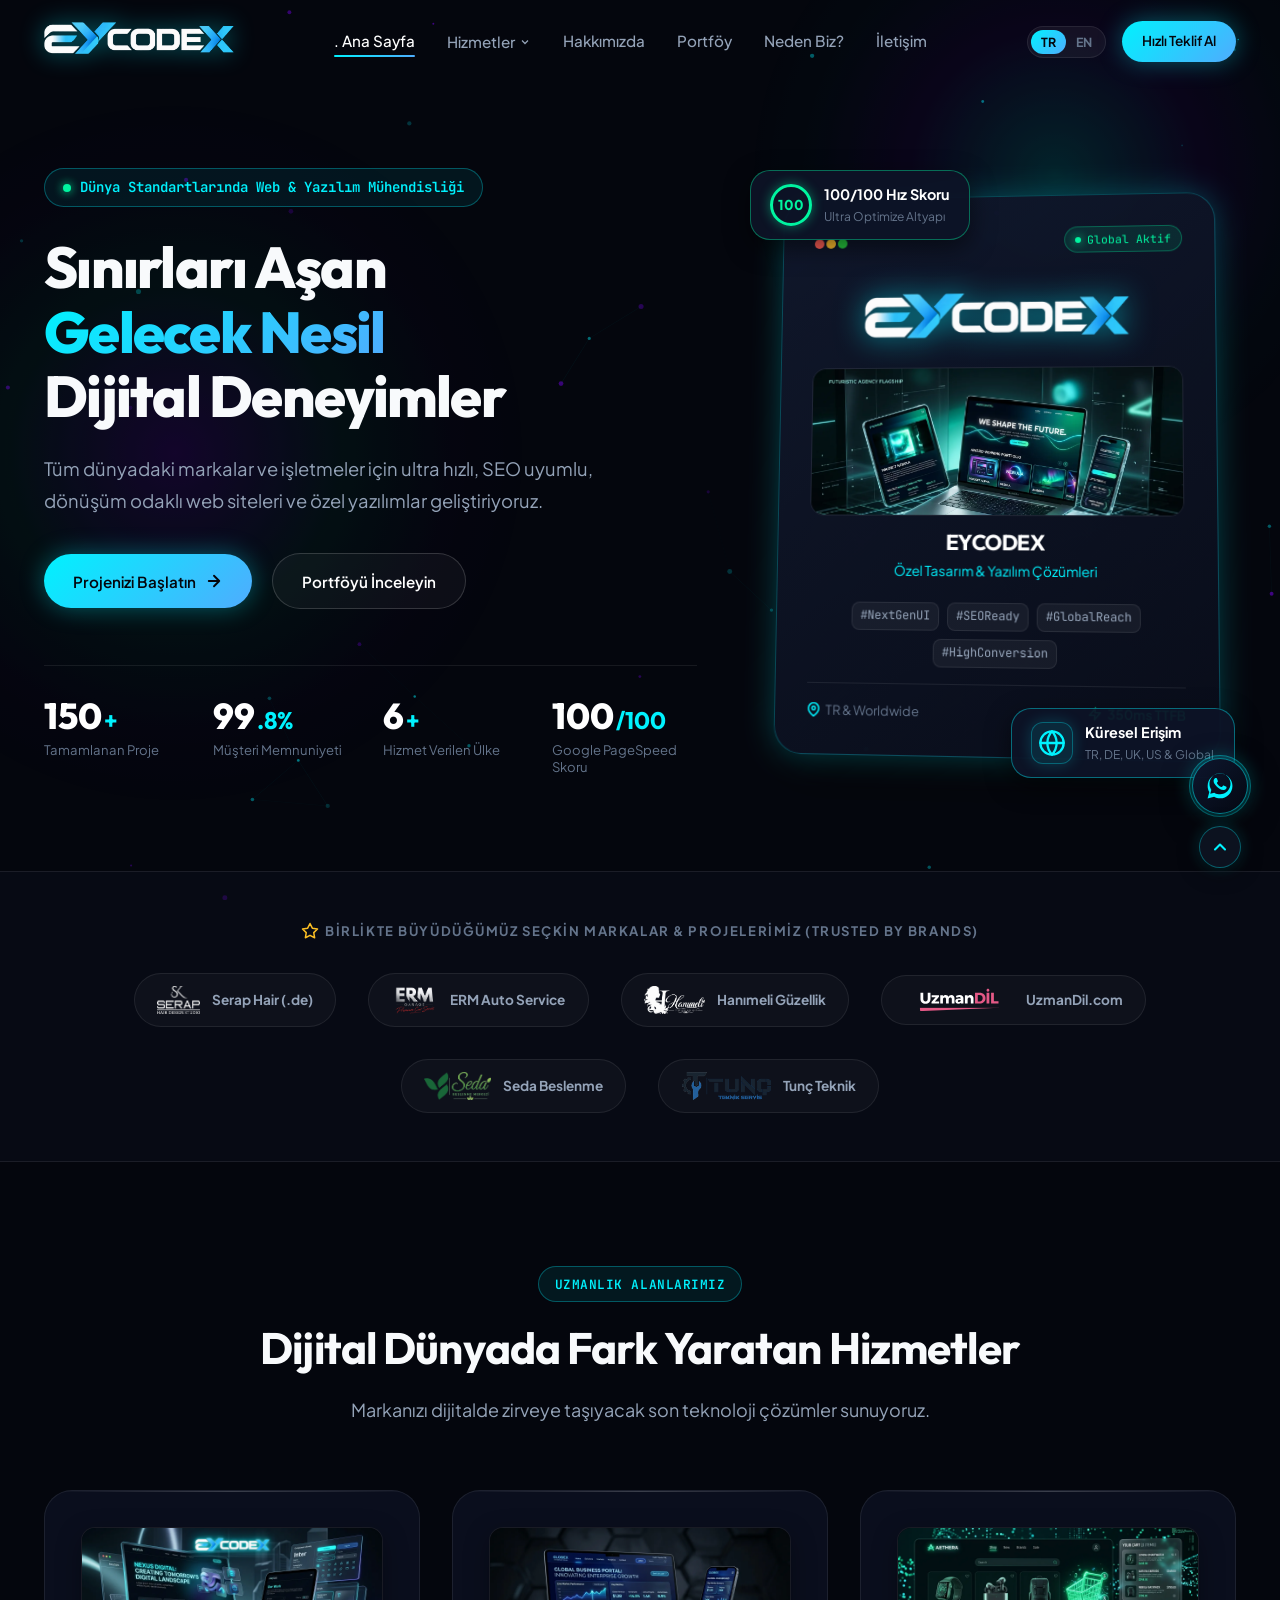
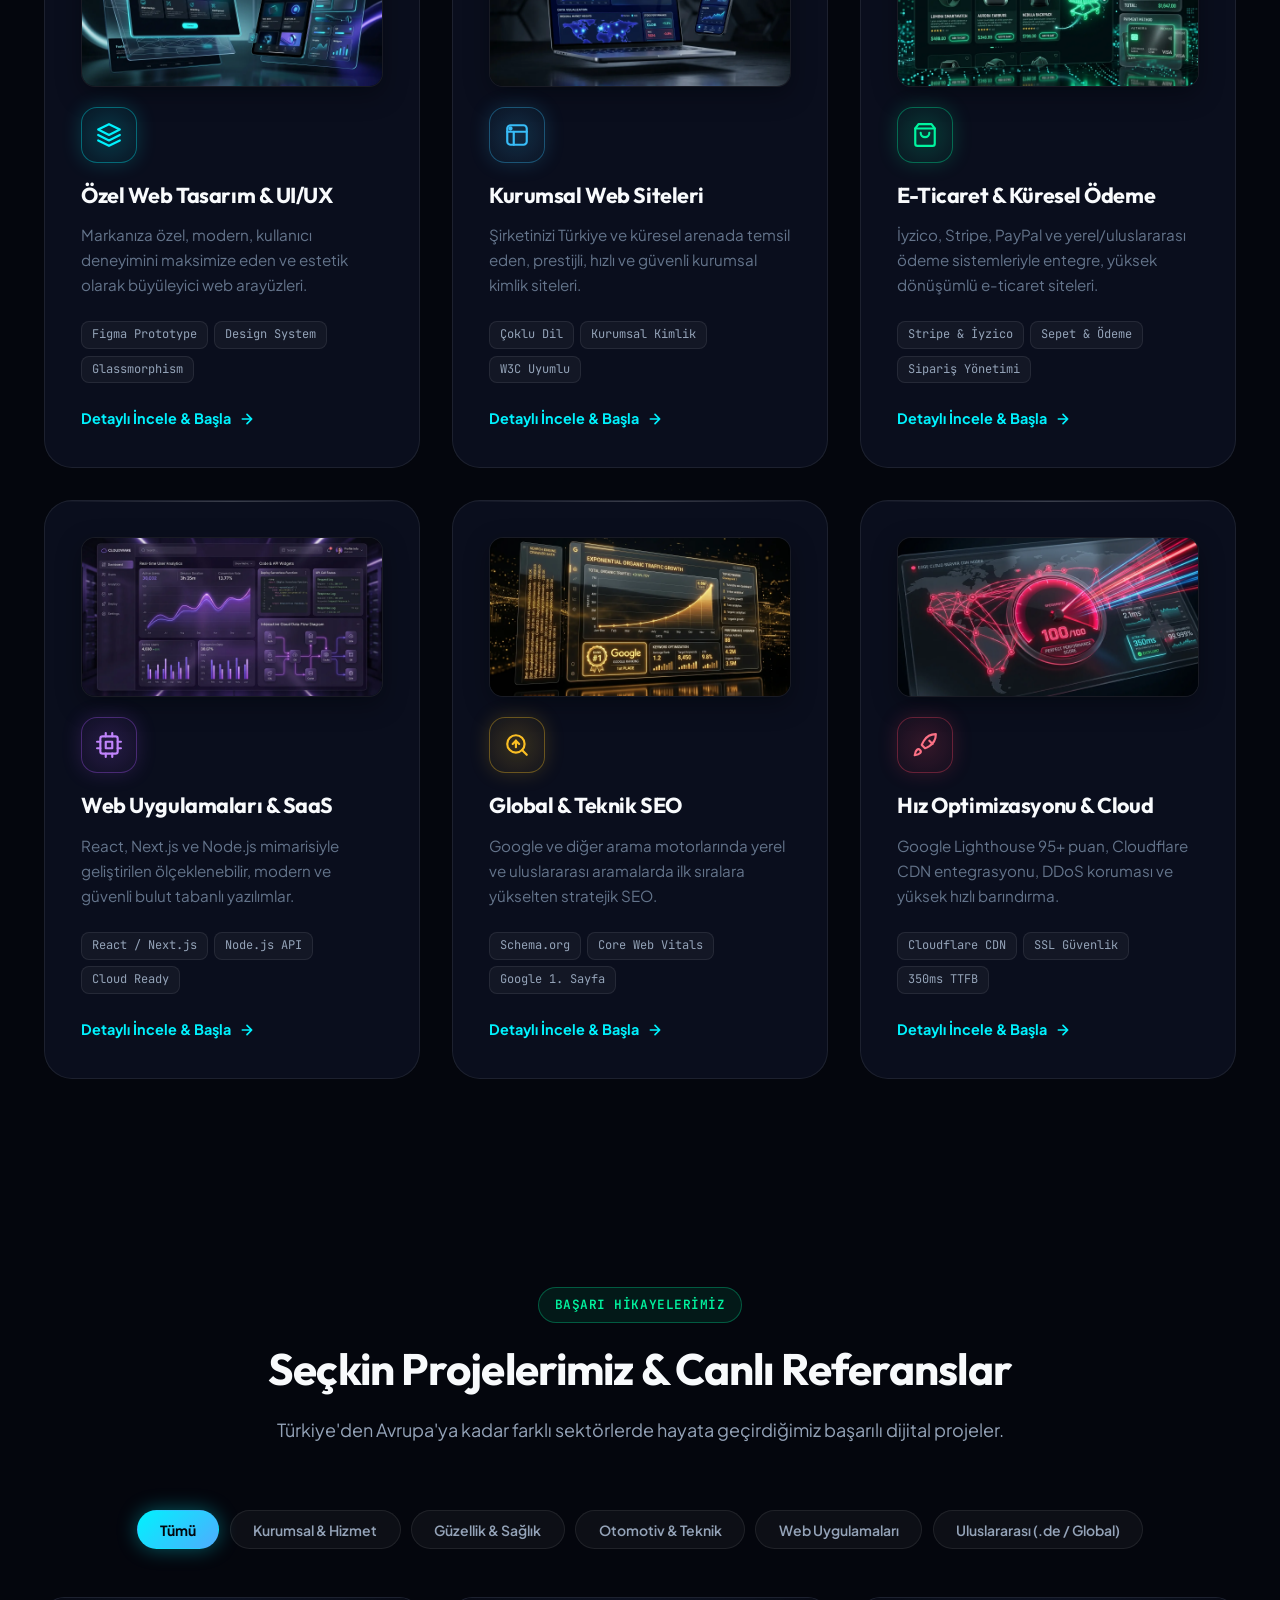
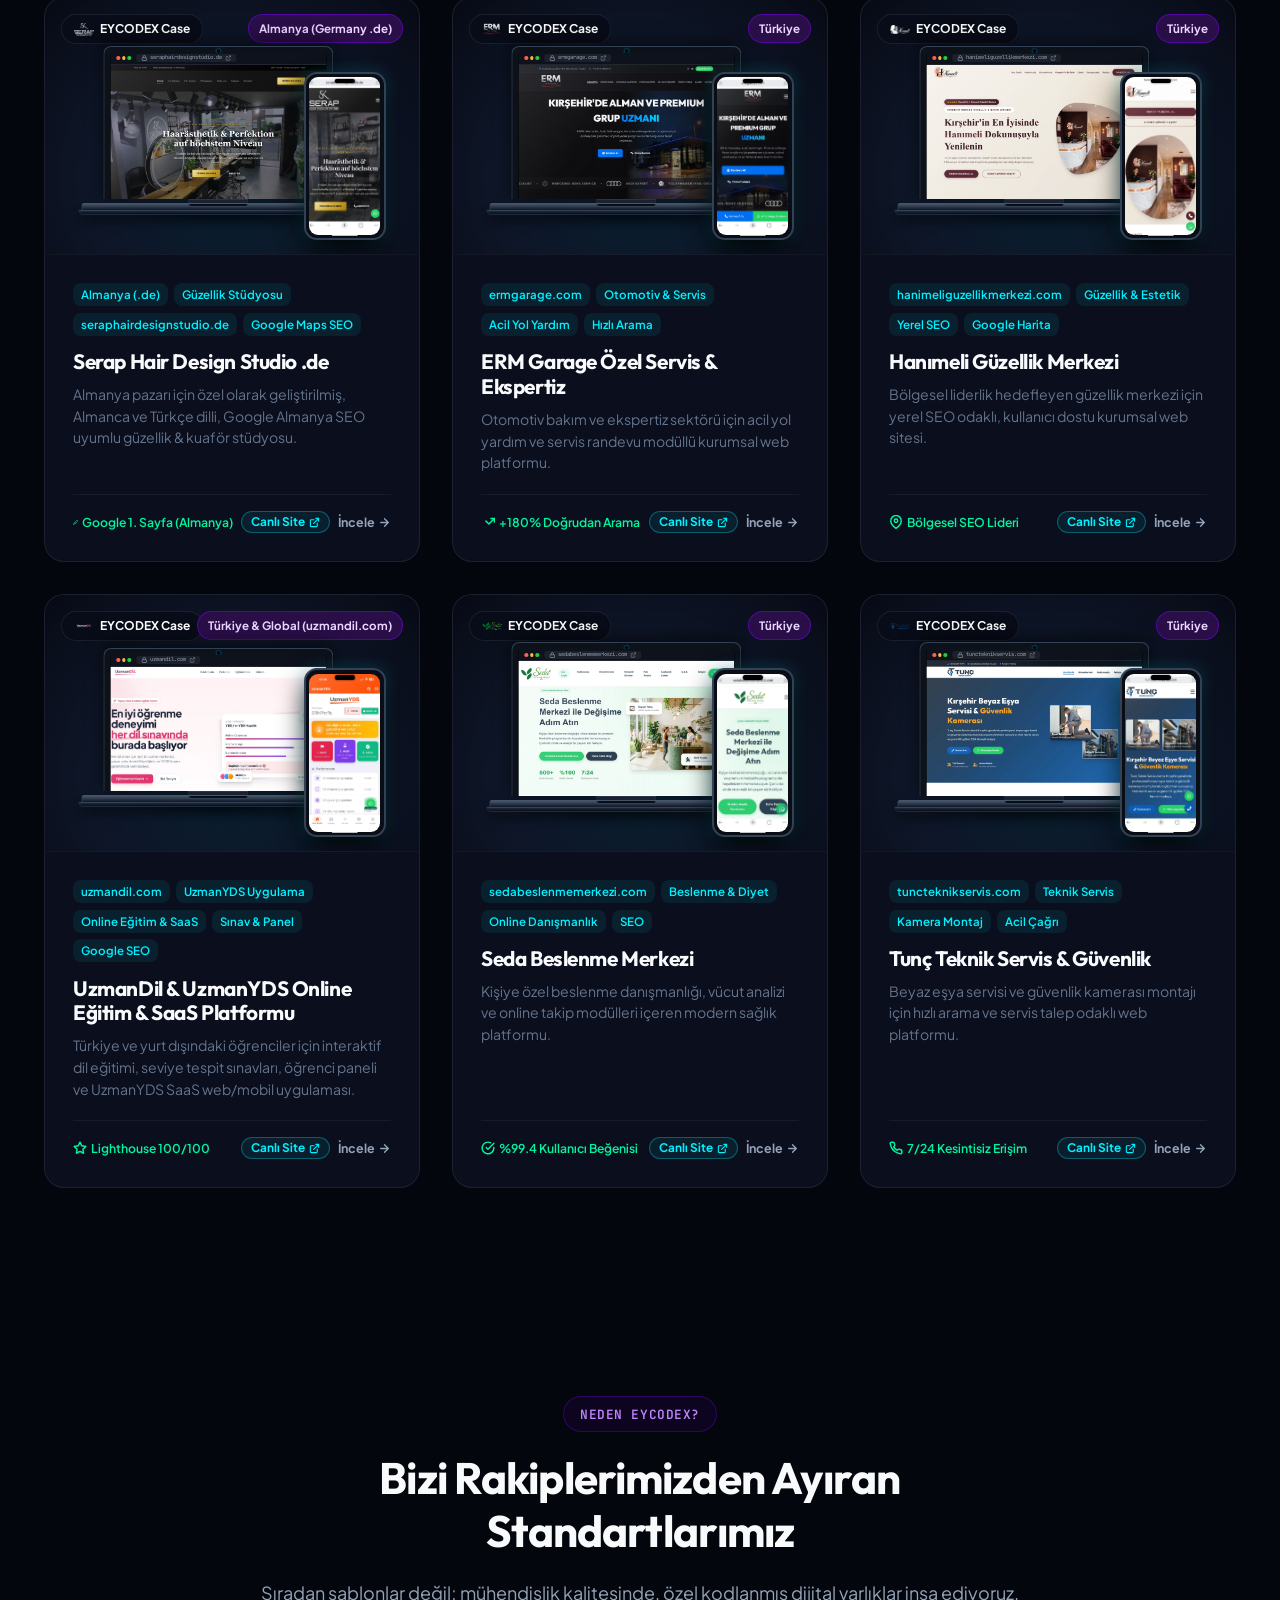
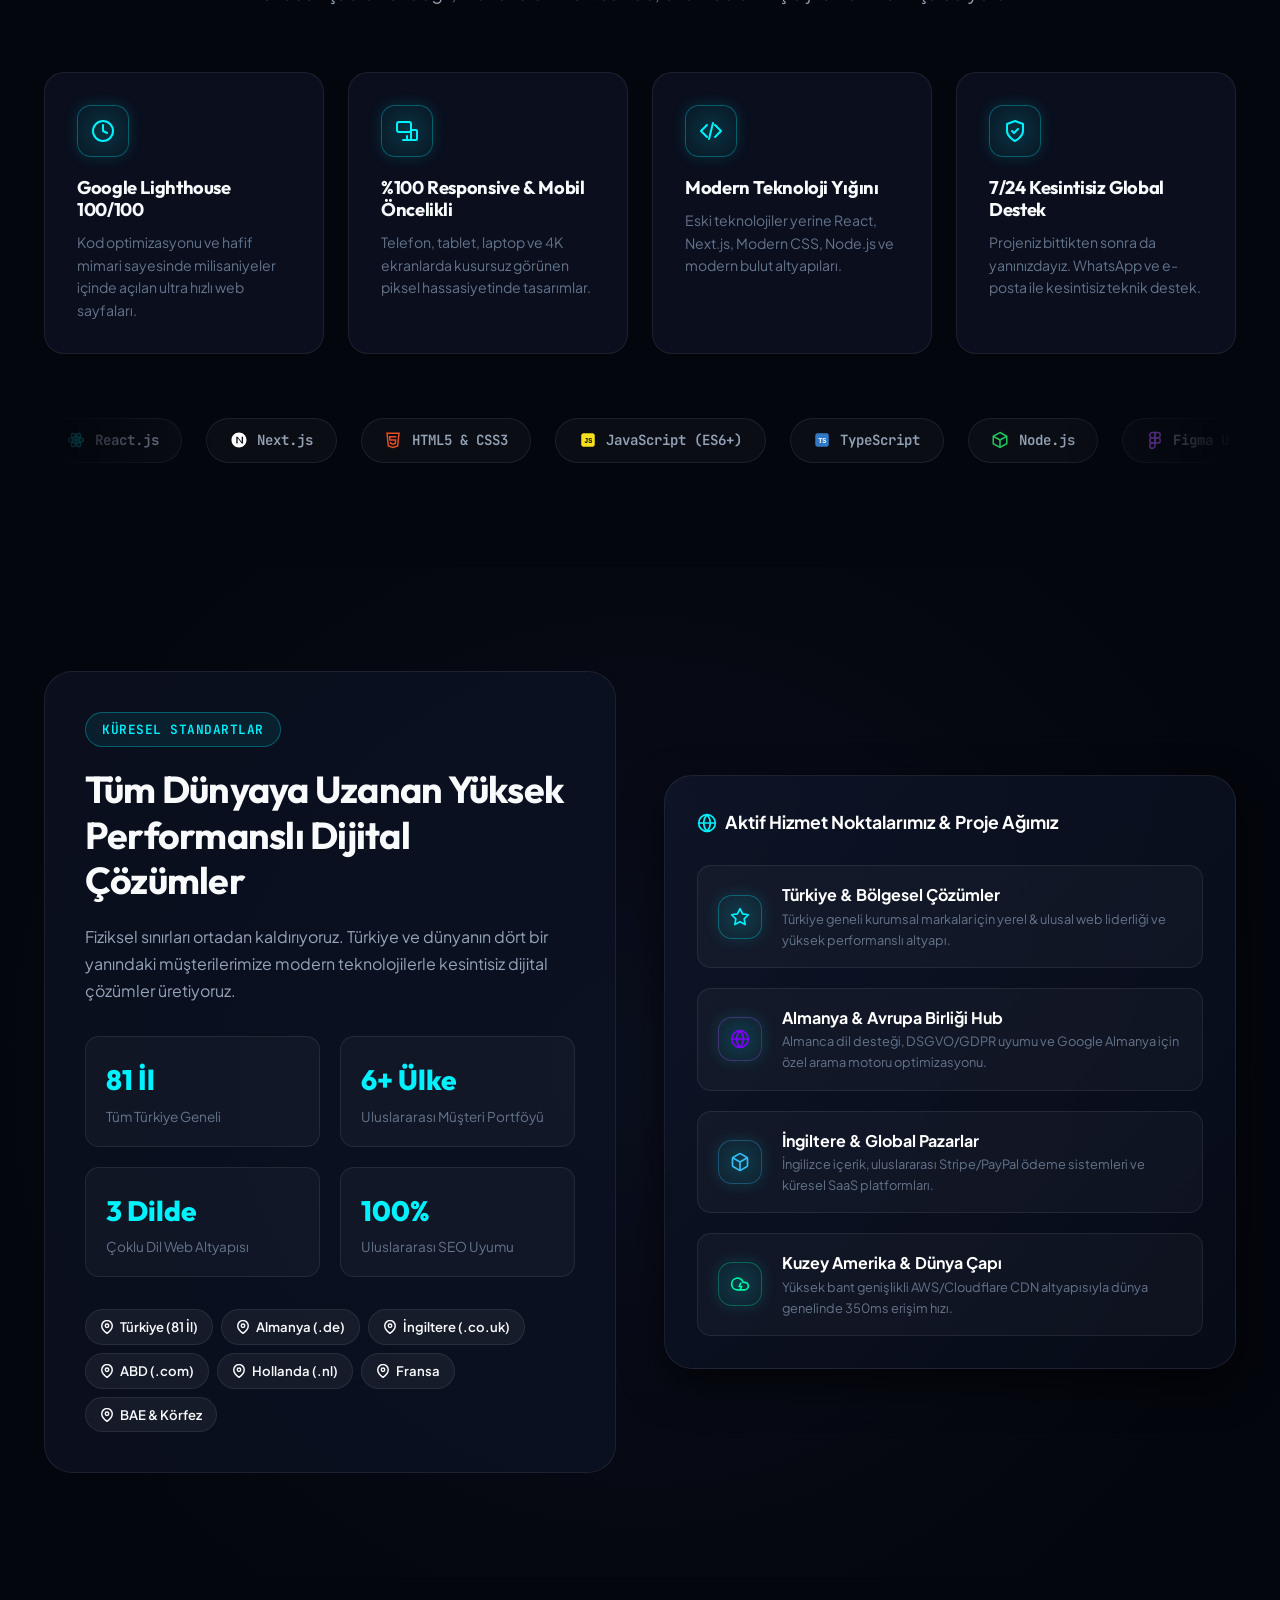
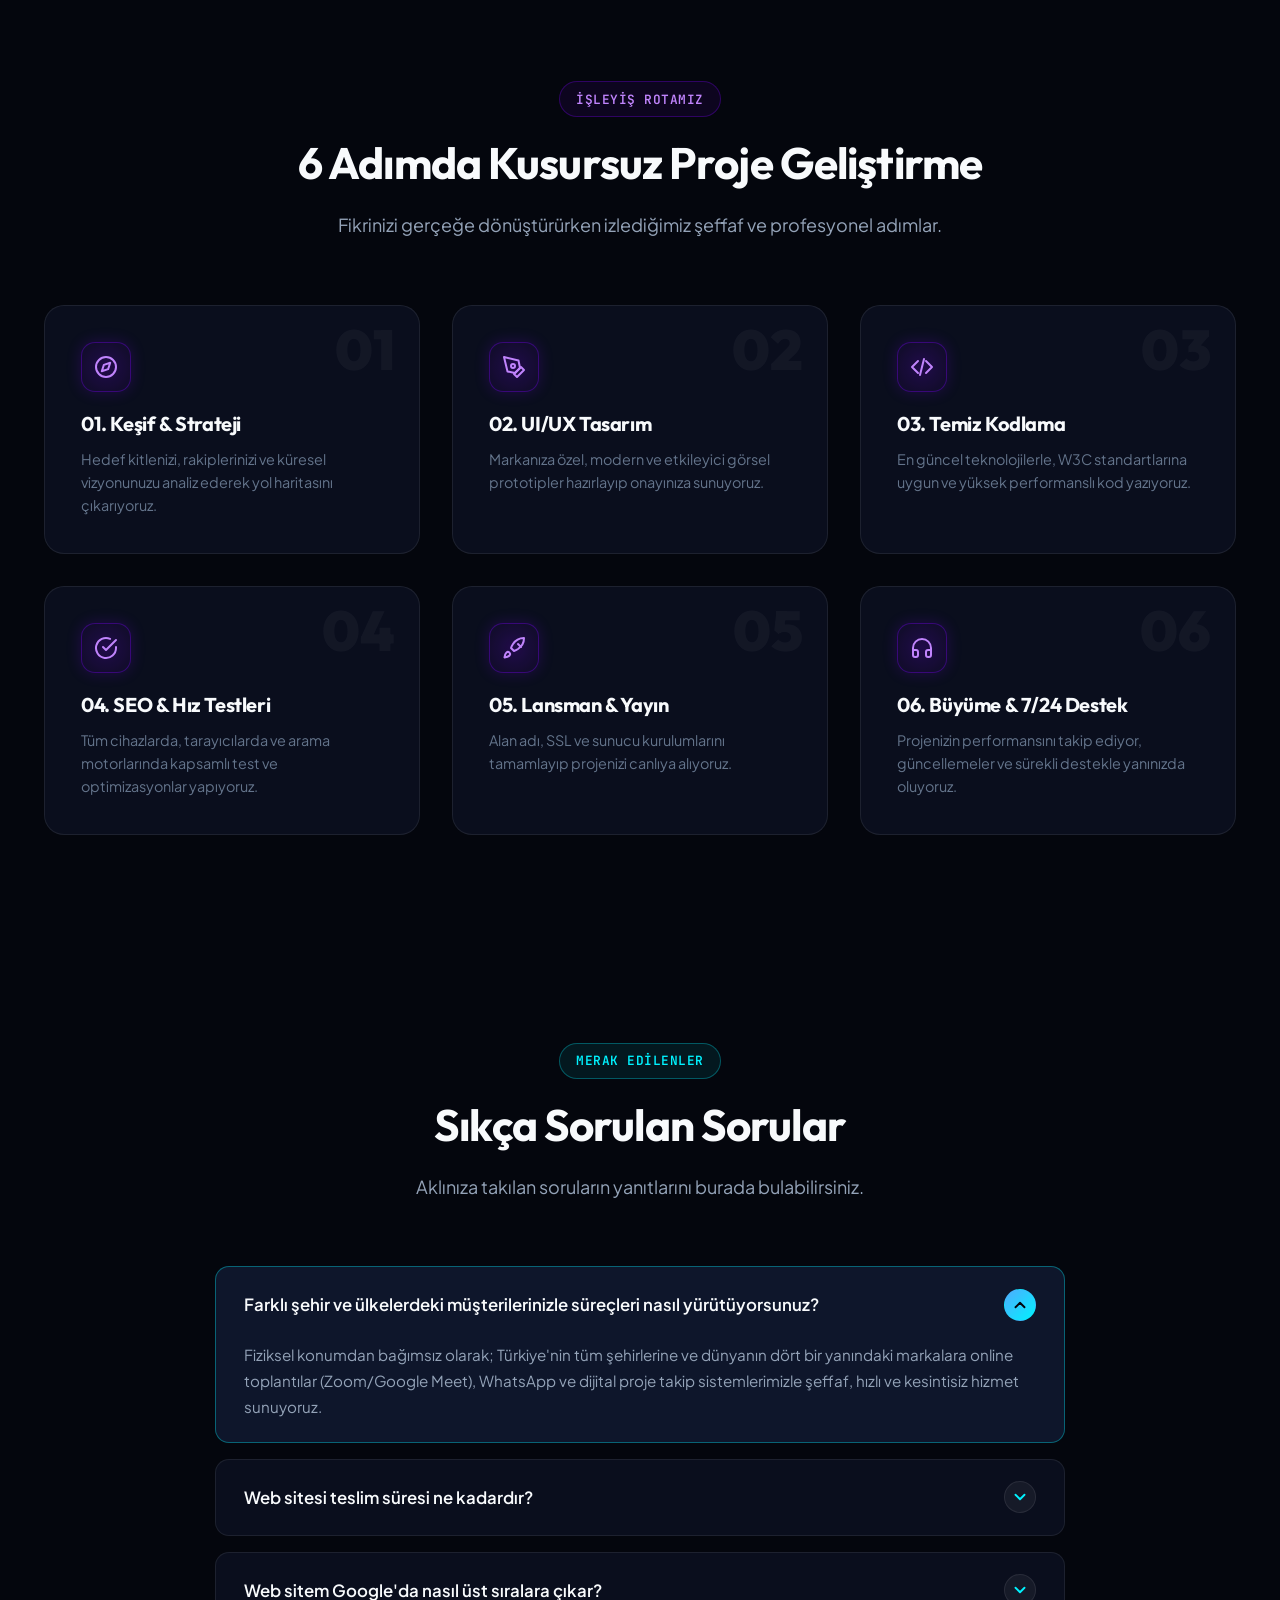
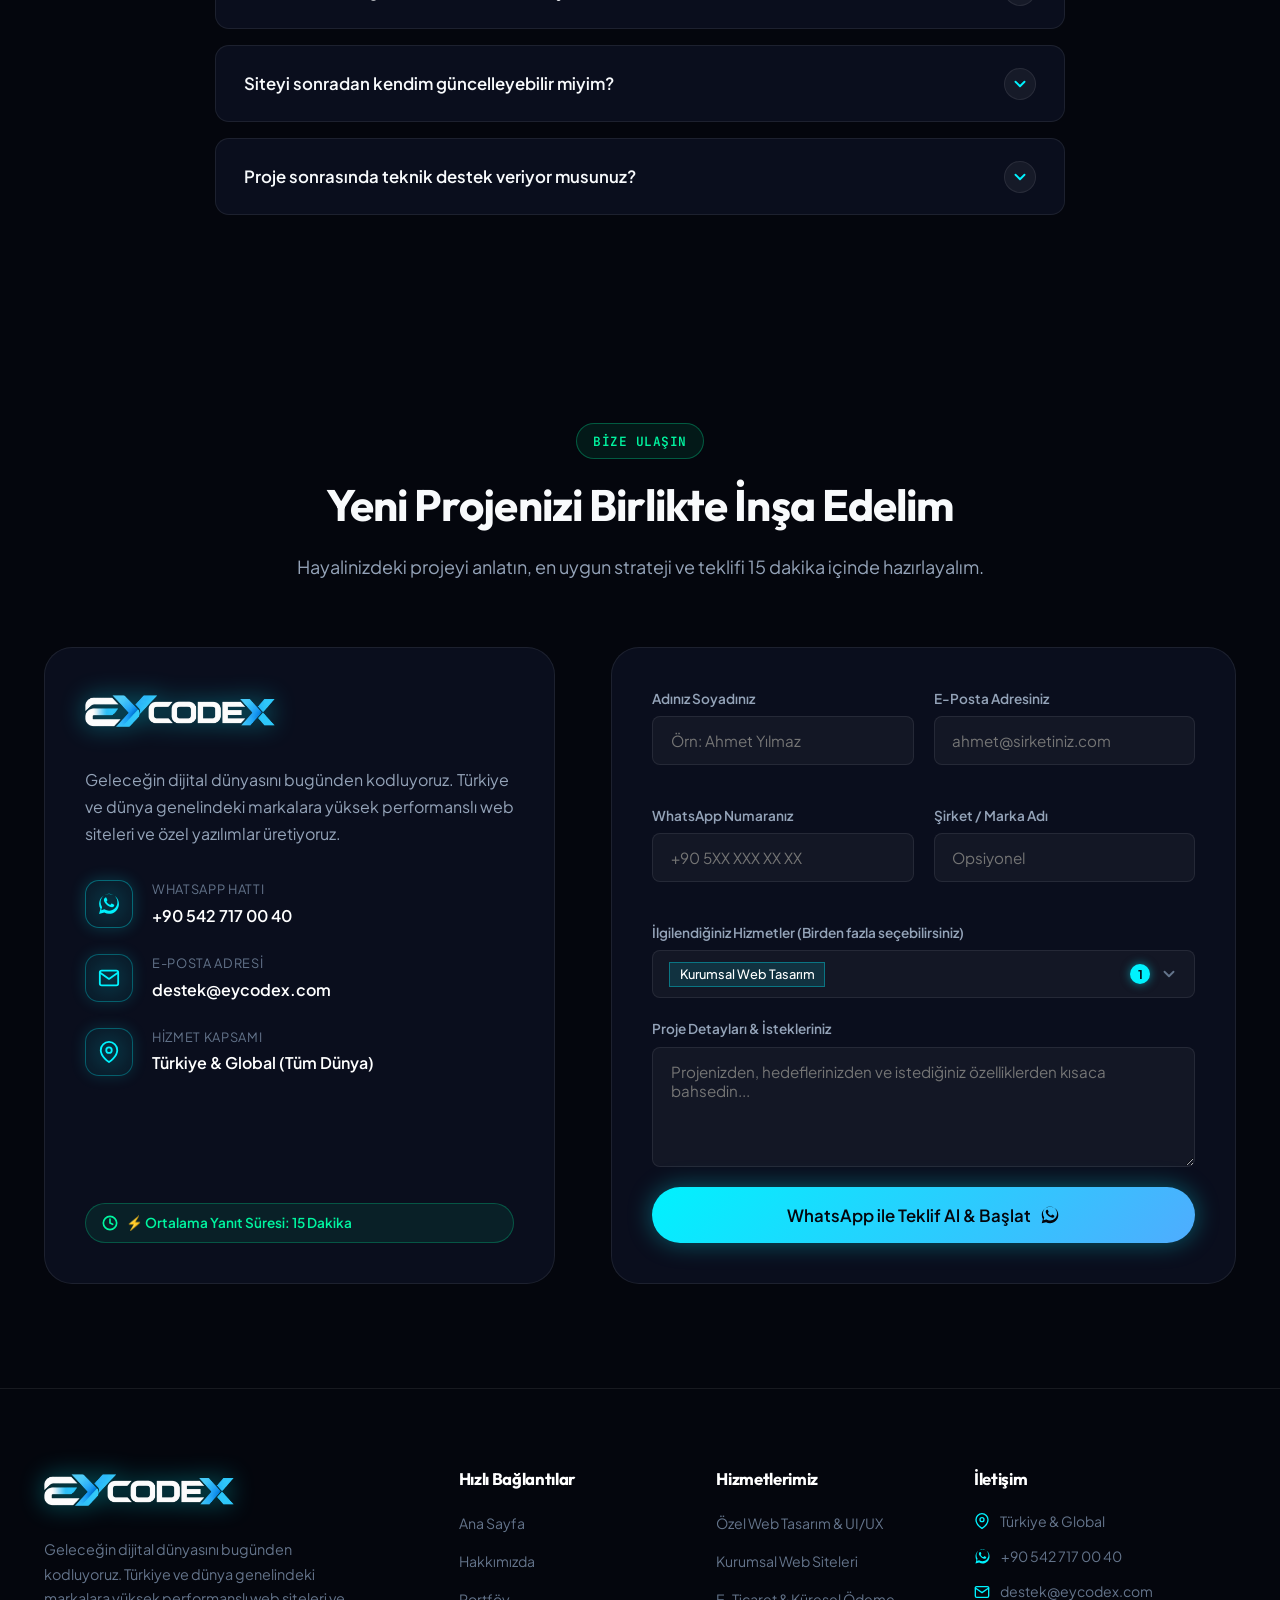
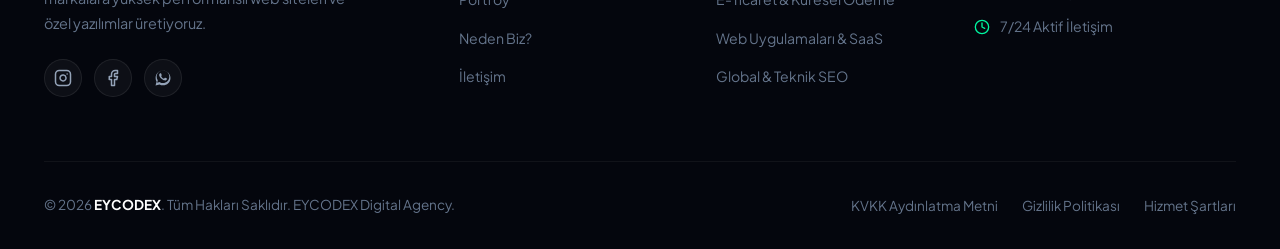
==== commit 4407cbed: "UI: Add '.' prefix to Home navigation link on index page" ====
--- a/eycodex-main/index.html
+++ b/eycodex-main/index.html
@@ -153,7 +153,7 @@
 
         <!-- Menu Links -->
         <ul class="nav-menu" id="nav-menu">
-          <li><a href="#home" class="nav-link active" data-i18n="nav_home">Ana Sayfa</a></li>
+          <li><a href="#home" class="nav-link active" data-i18n="nav_home_index">. Ana Sayfa</a></li>
           <li class="nav-item-dropdown">
             <a href="#services" class="nav-link nav-dropdown-toggle">
               <span data-i18n="nav_services">Hizmetler</span>
@@ -1286,7 +1286,7 @@
   <div id="toast-container" class="toast-container"></div>
 
   <!-- Scripts -->
-  <script src="assets/js/i18n.js?v=4.9"></script>
+  <script src="assets/js/i18n.js?v=5.0"></script>
   <script src="assets/js/portfolio.js?v=4.5"></script>
   <script src="assets/js/main.js?v=4.9"></script>
 </body>
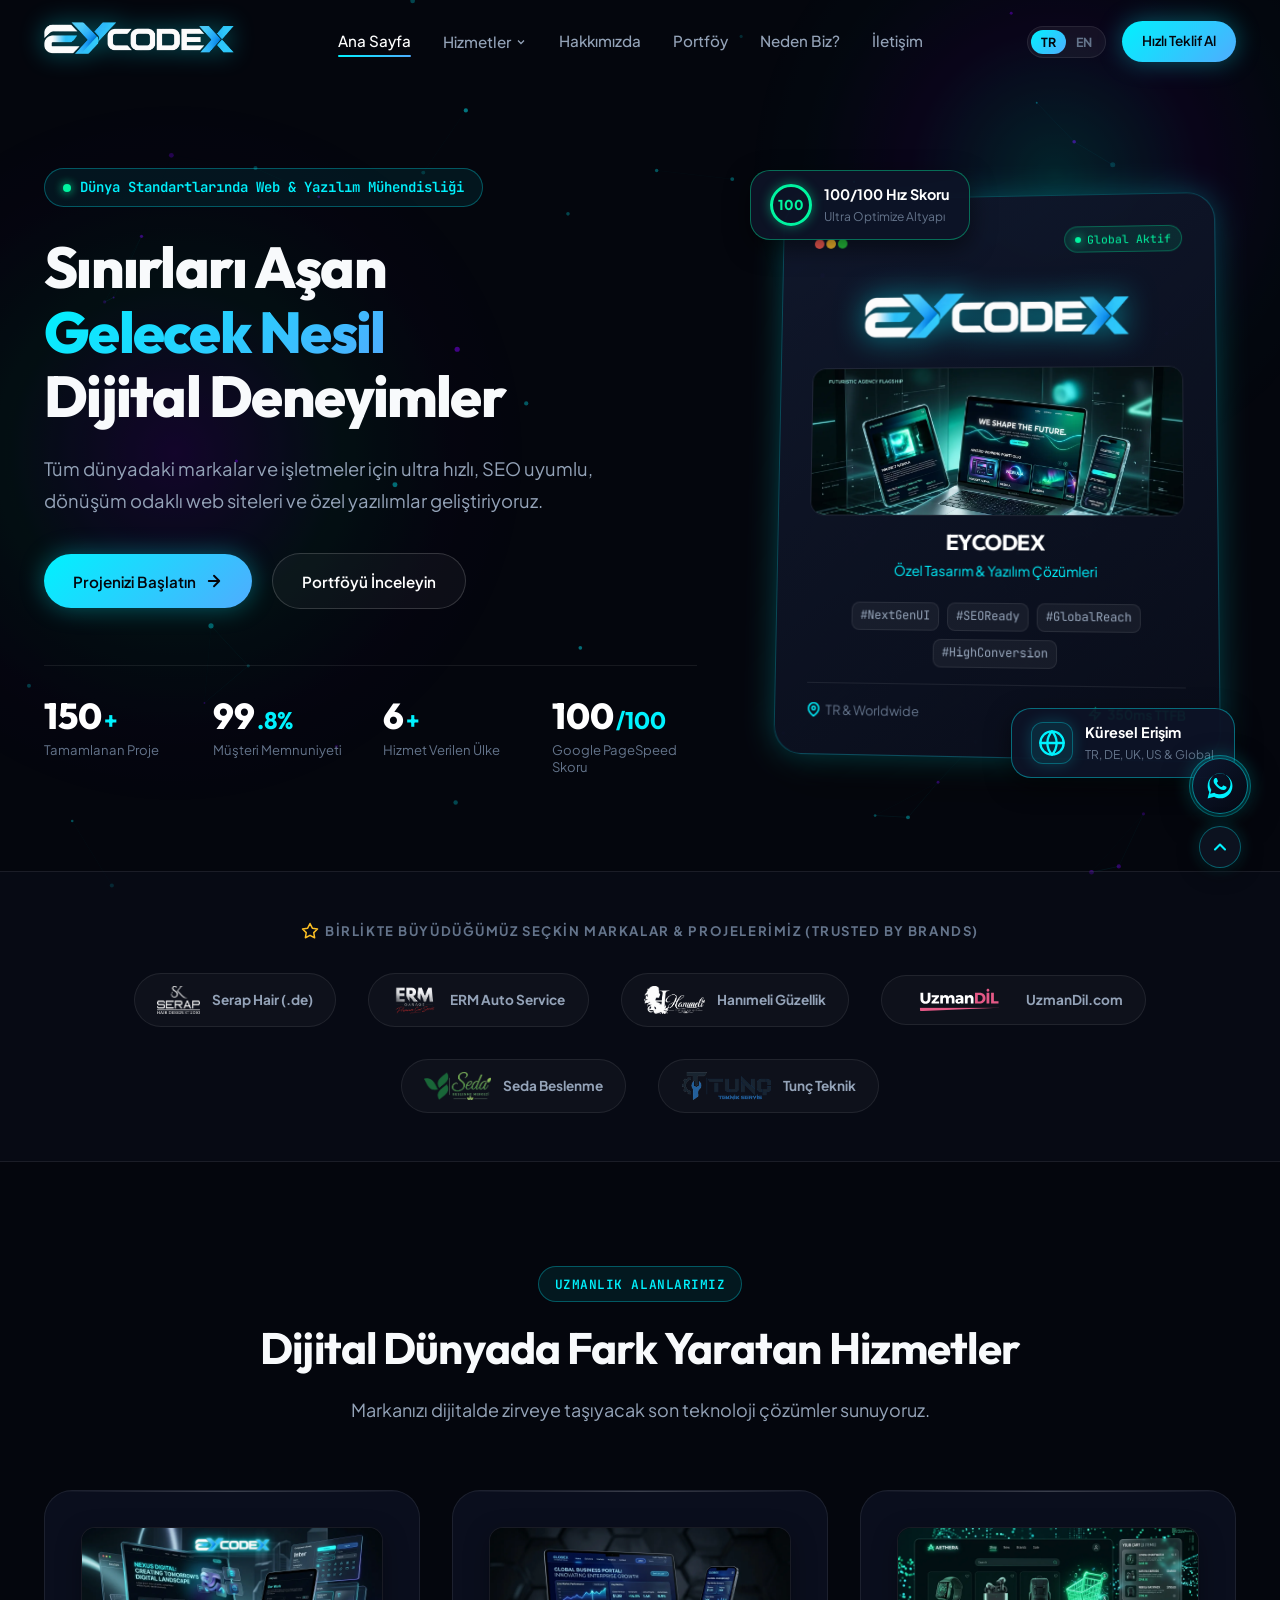
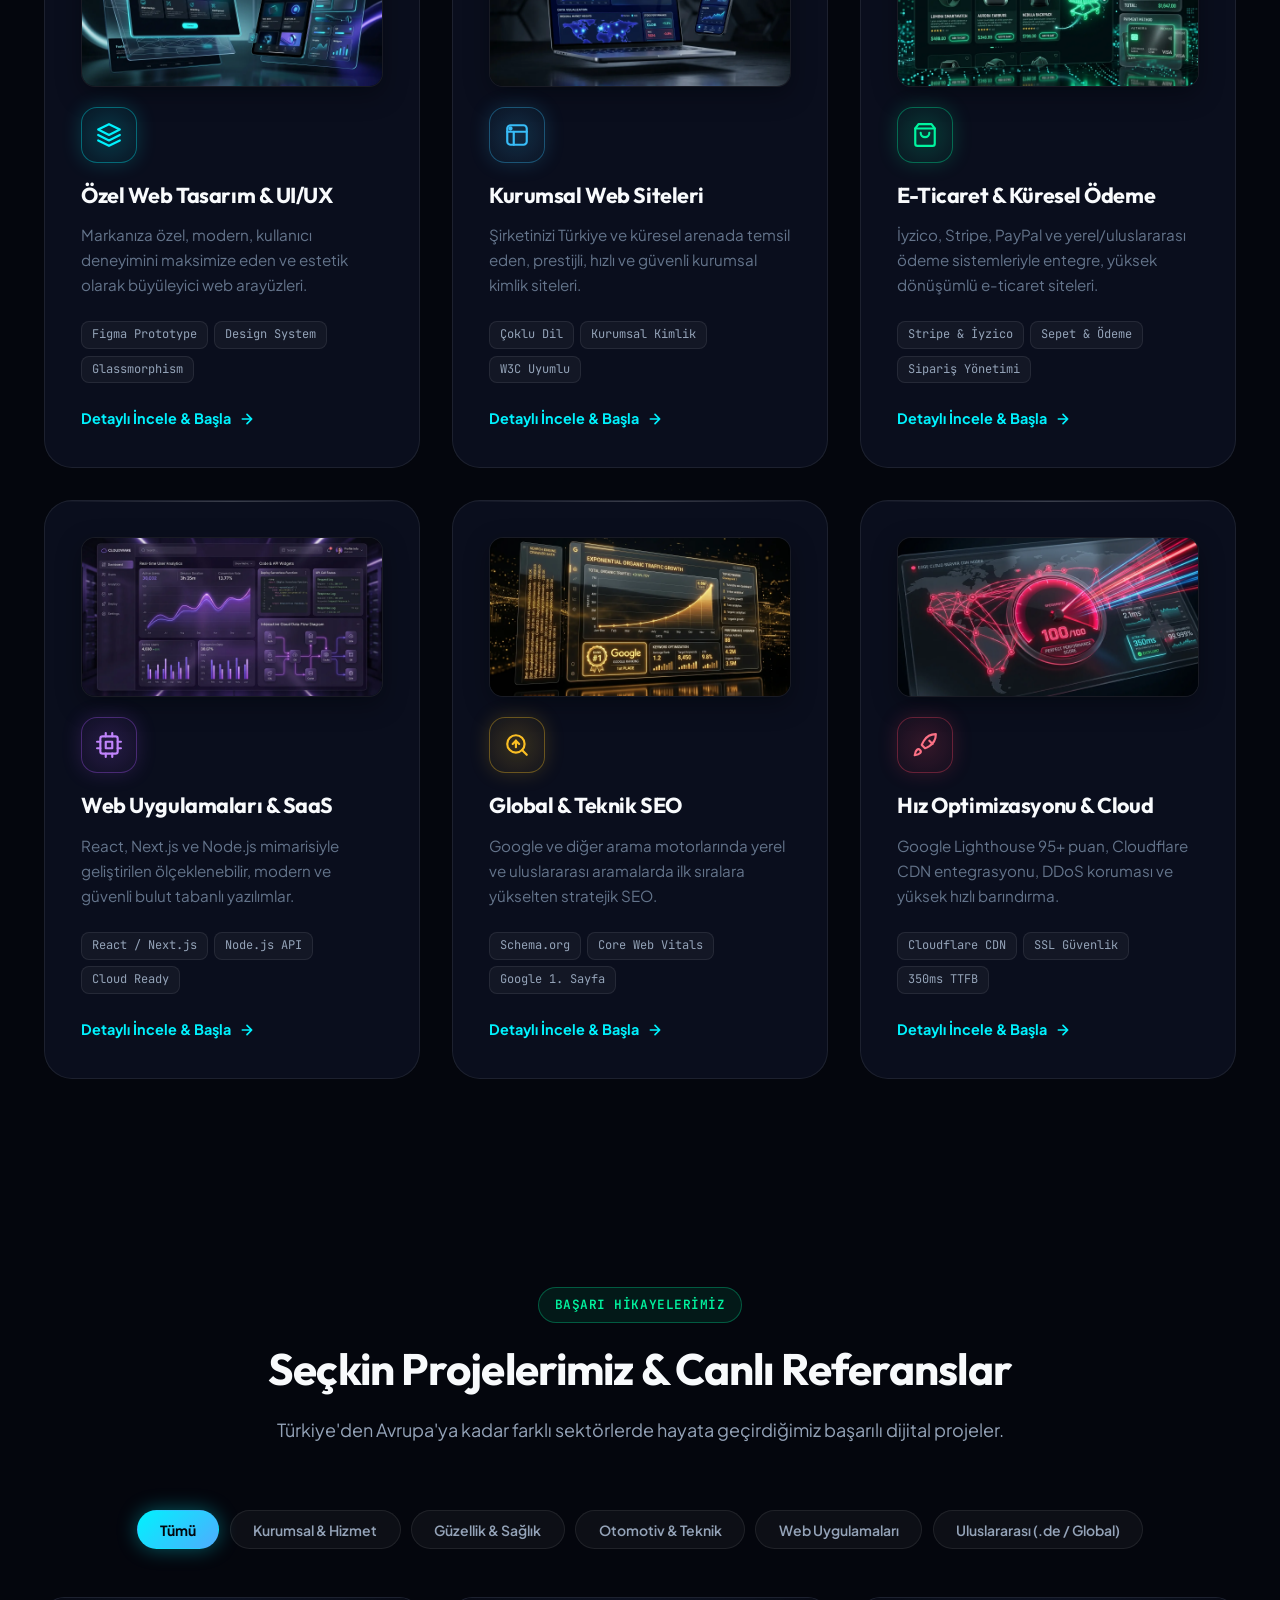
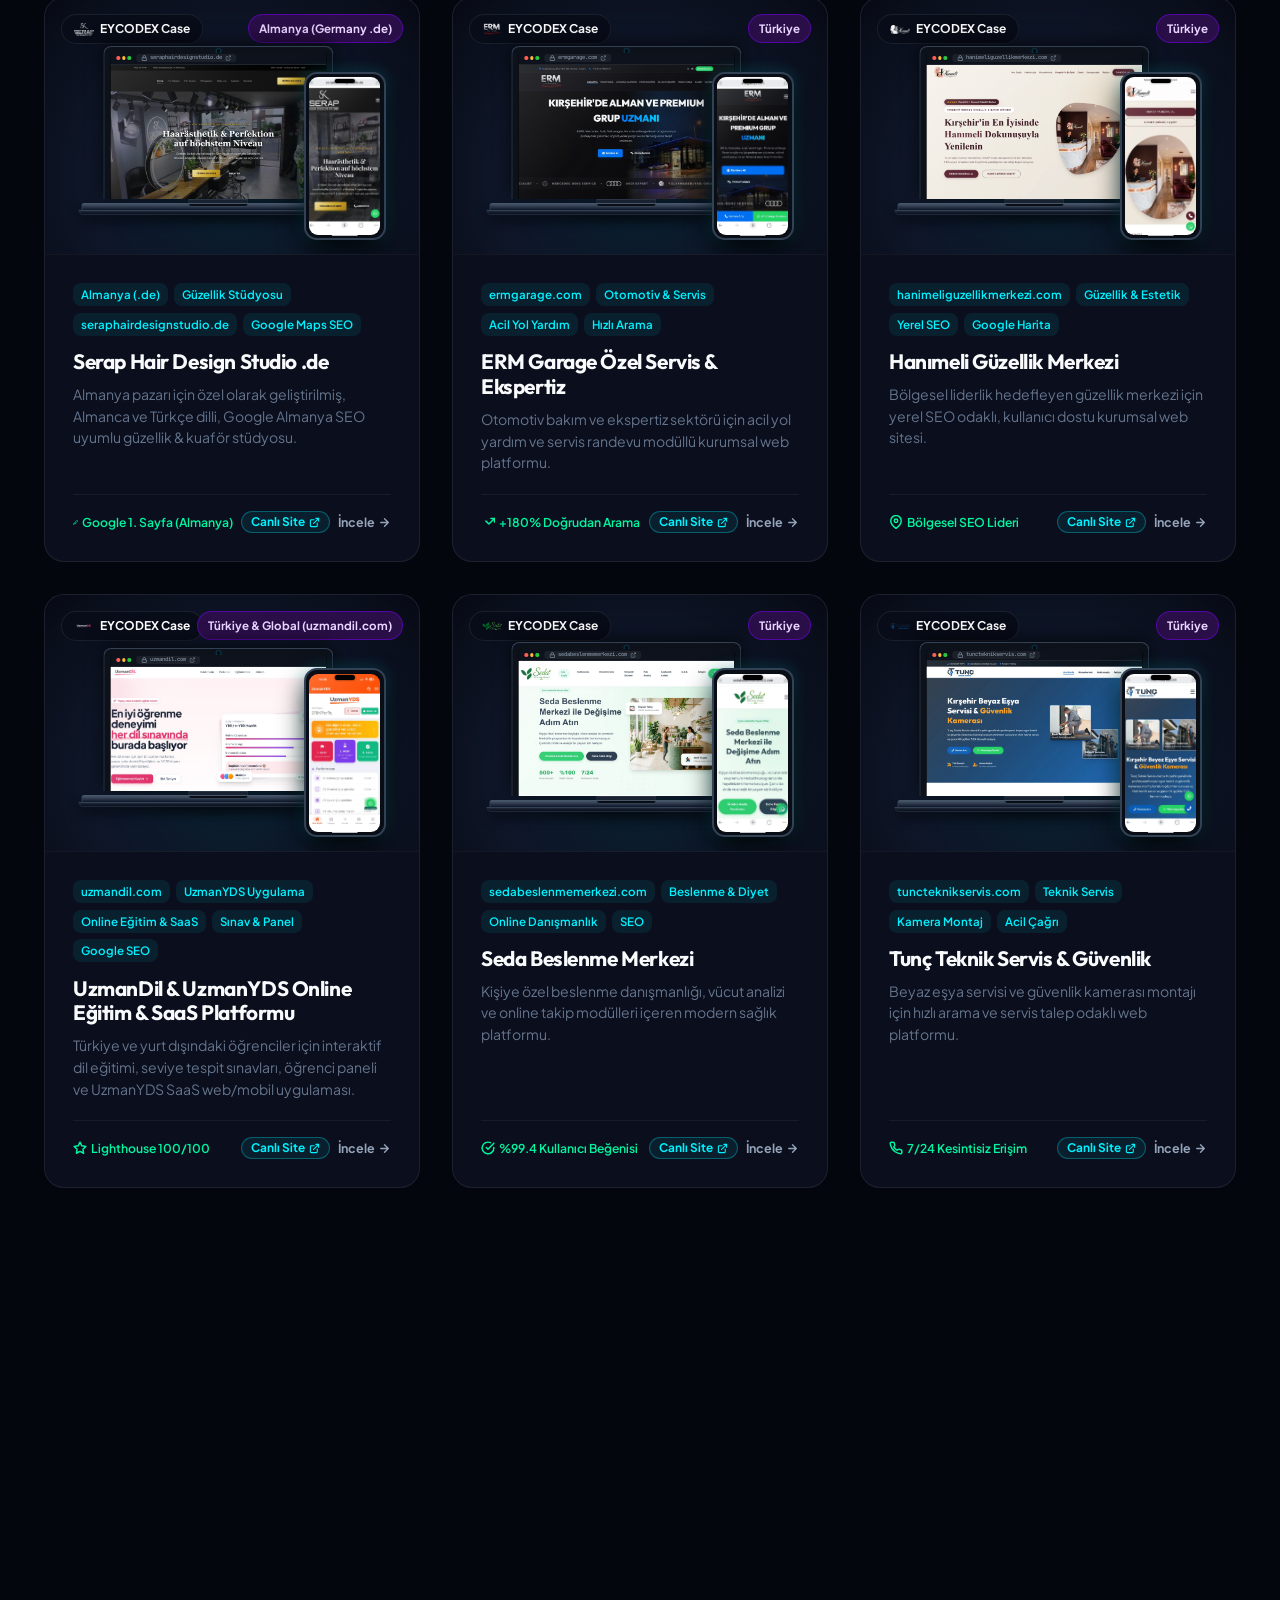
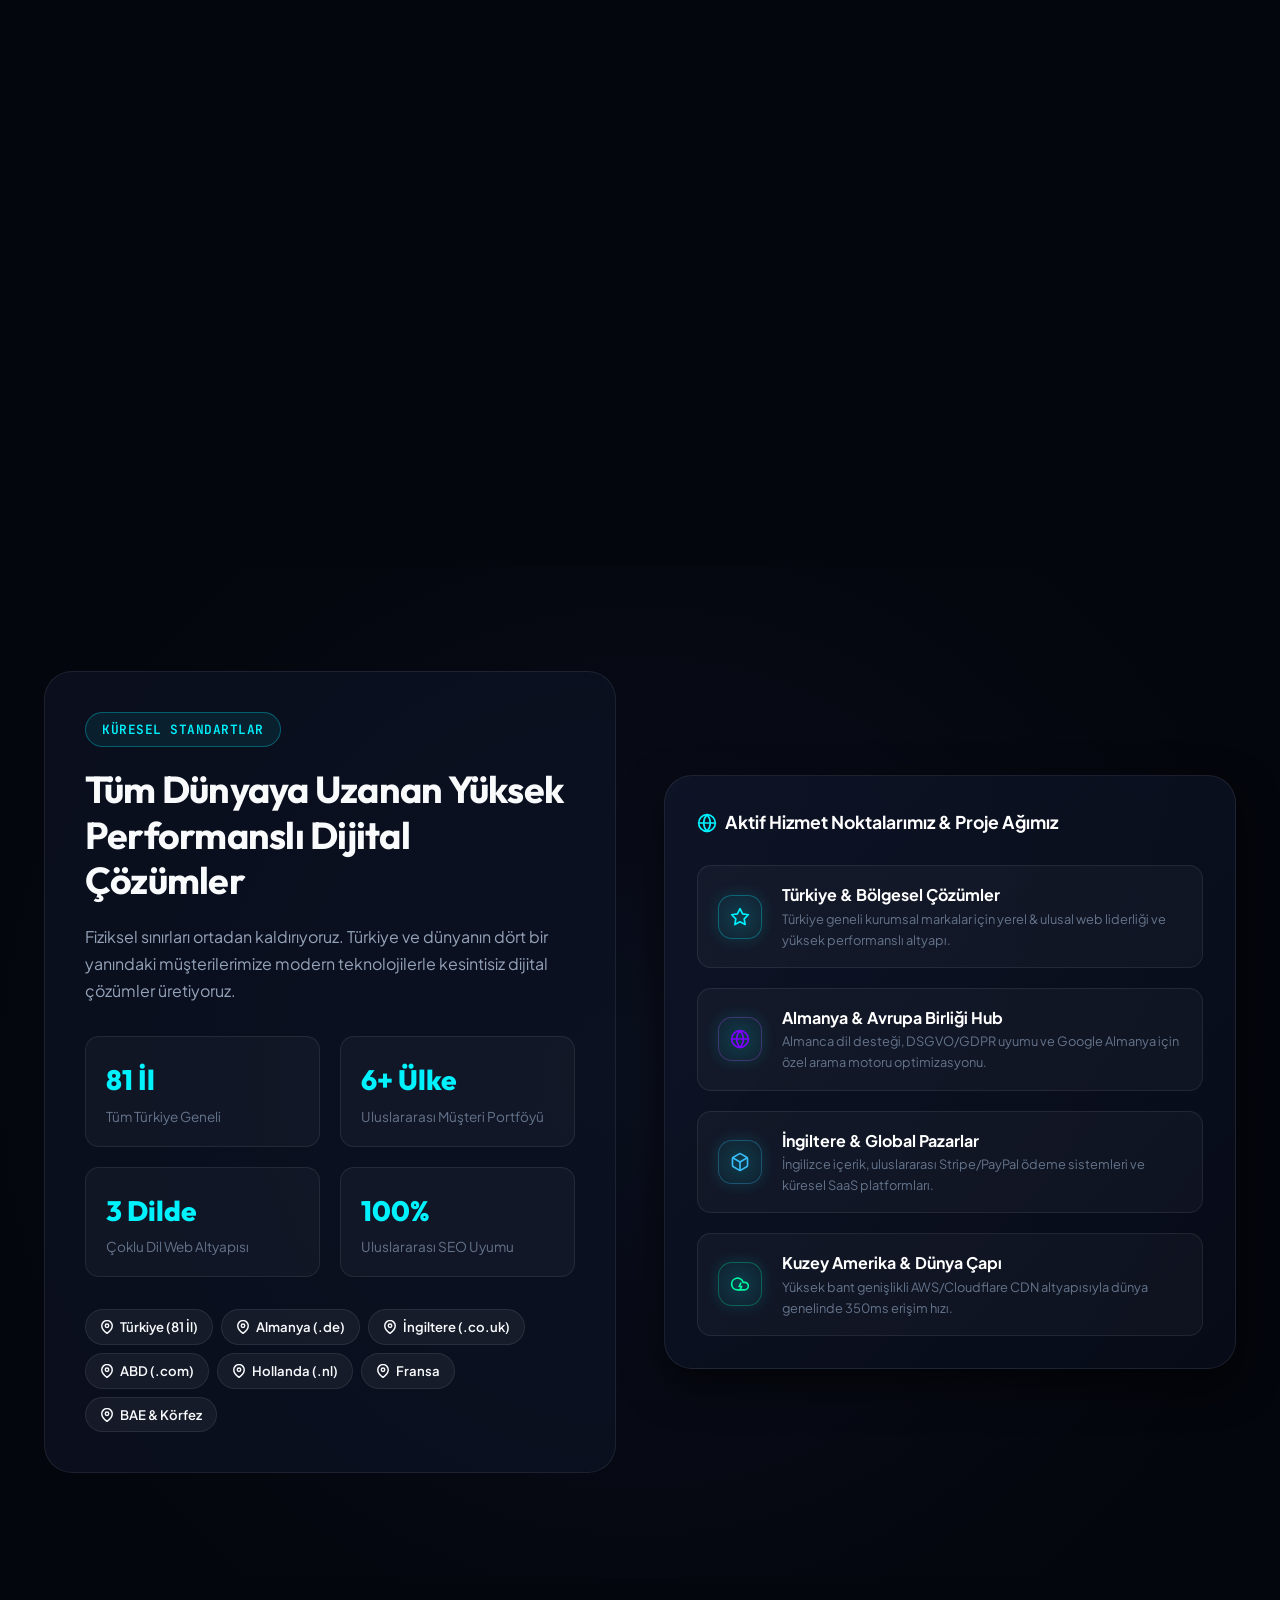
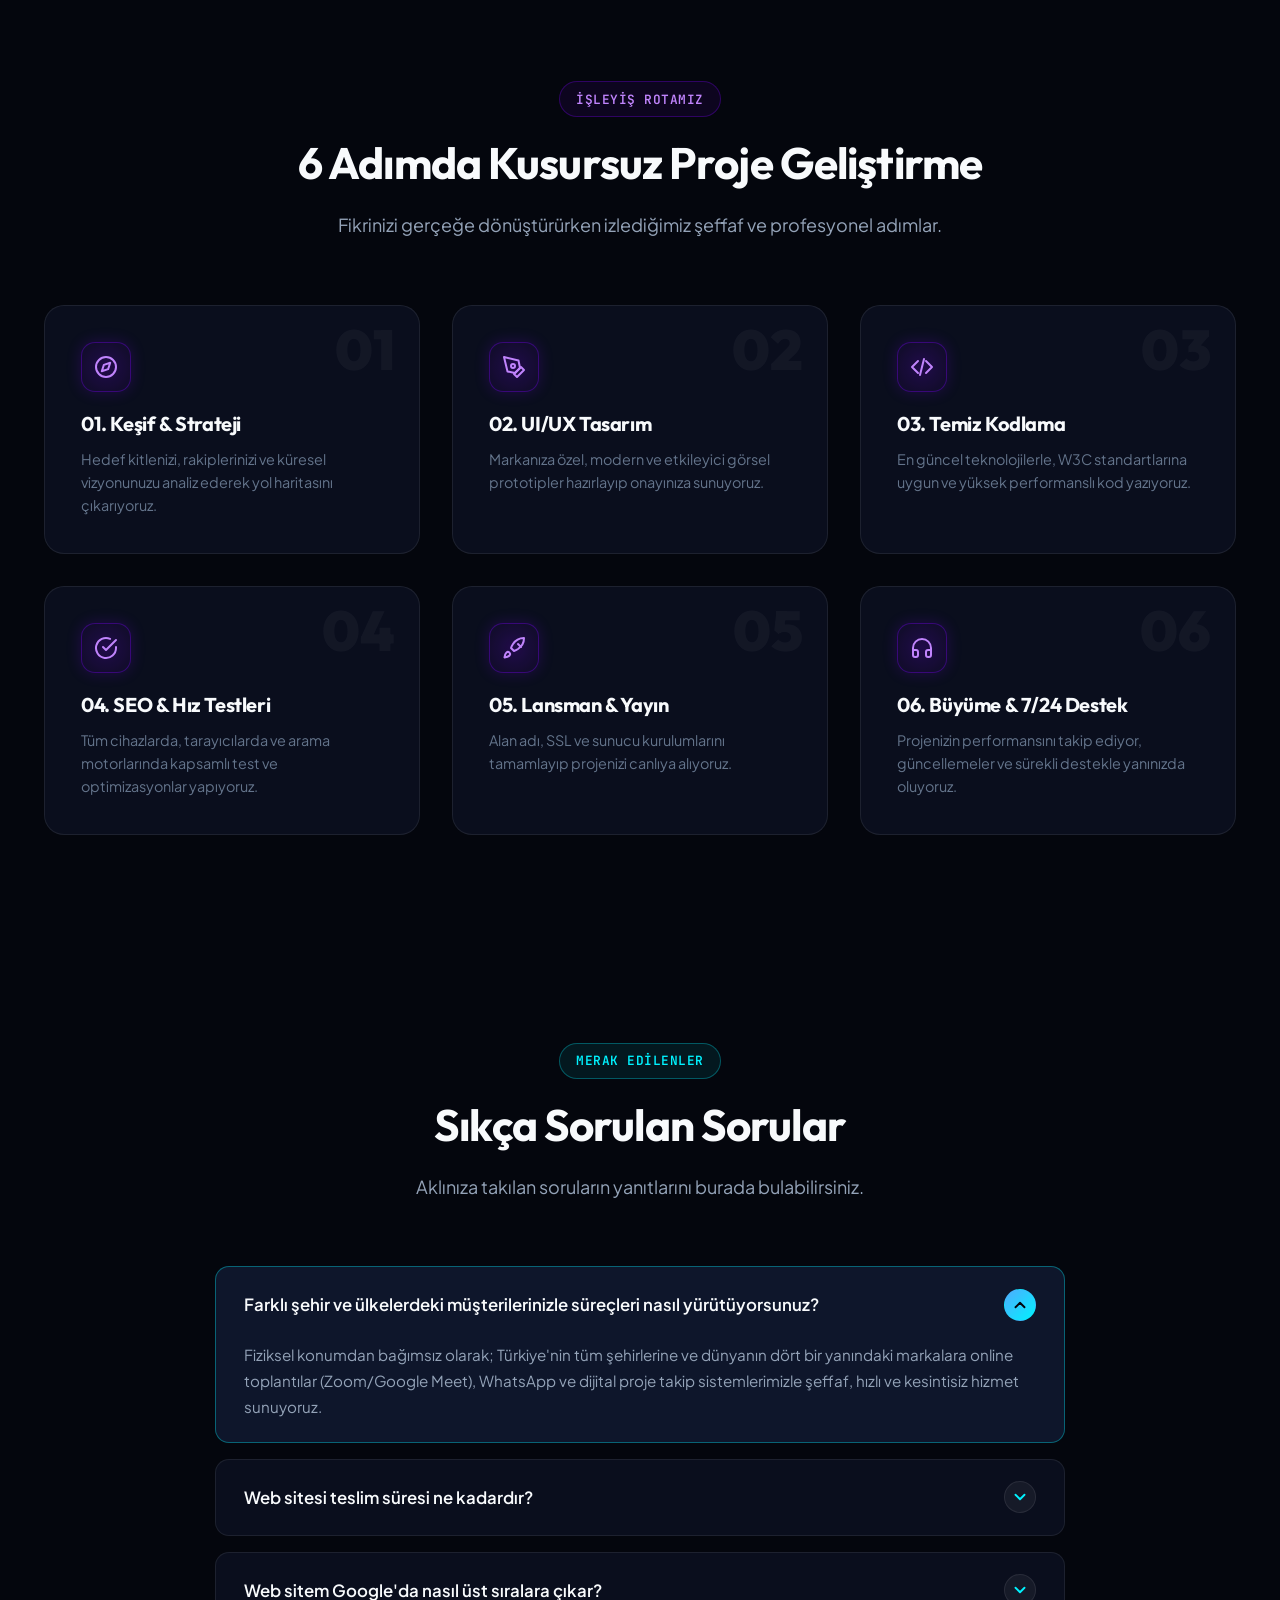
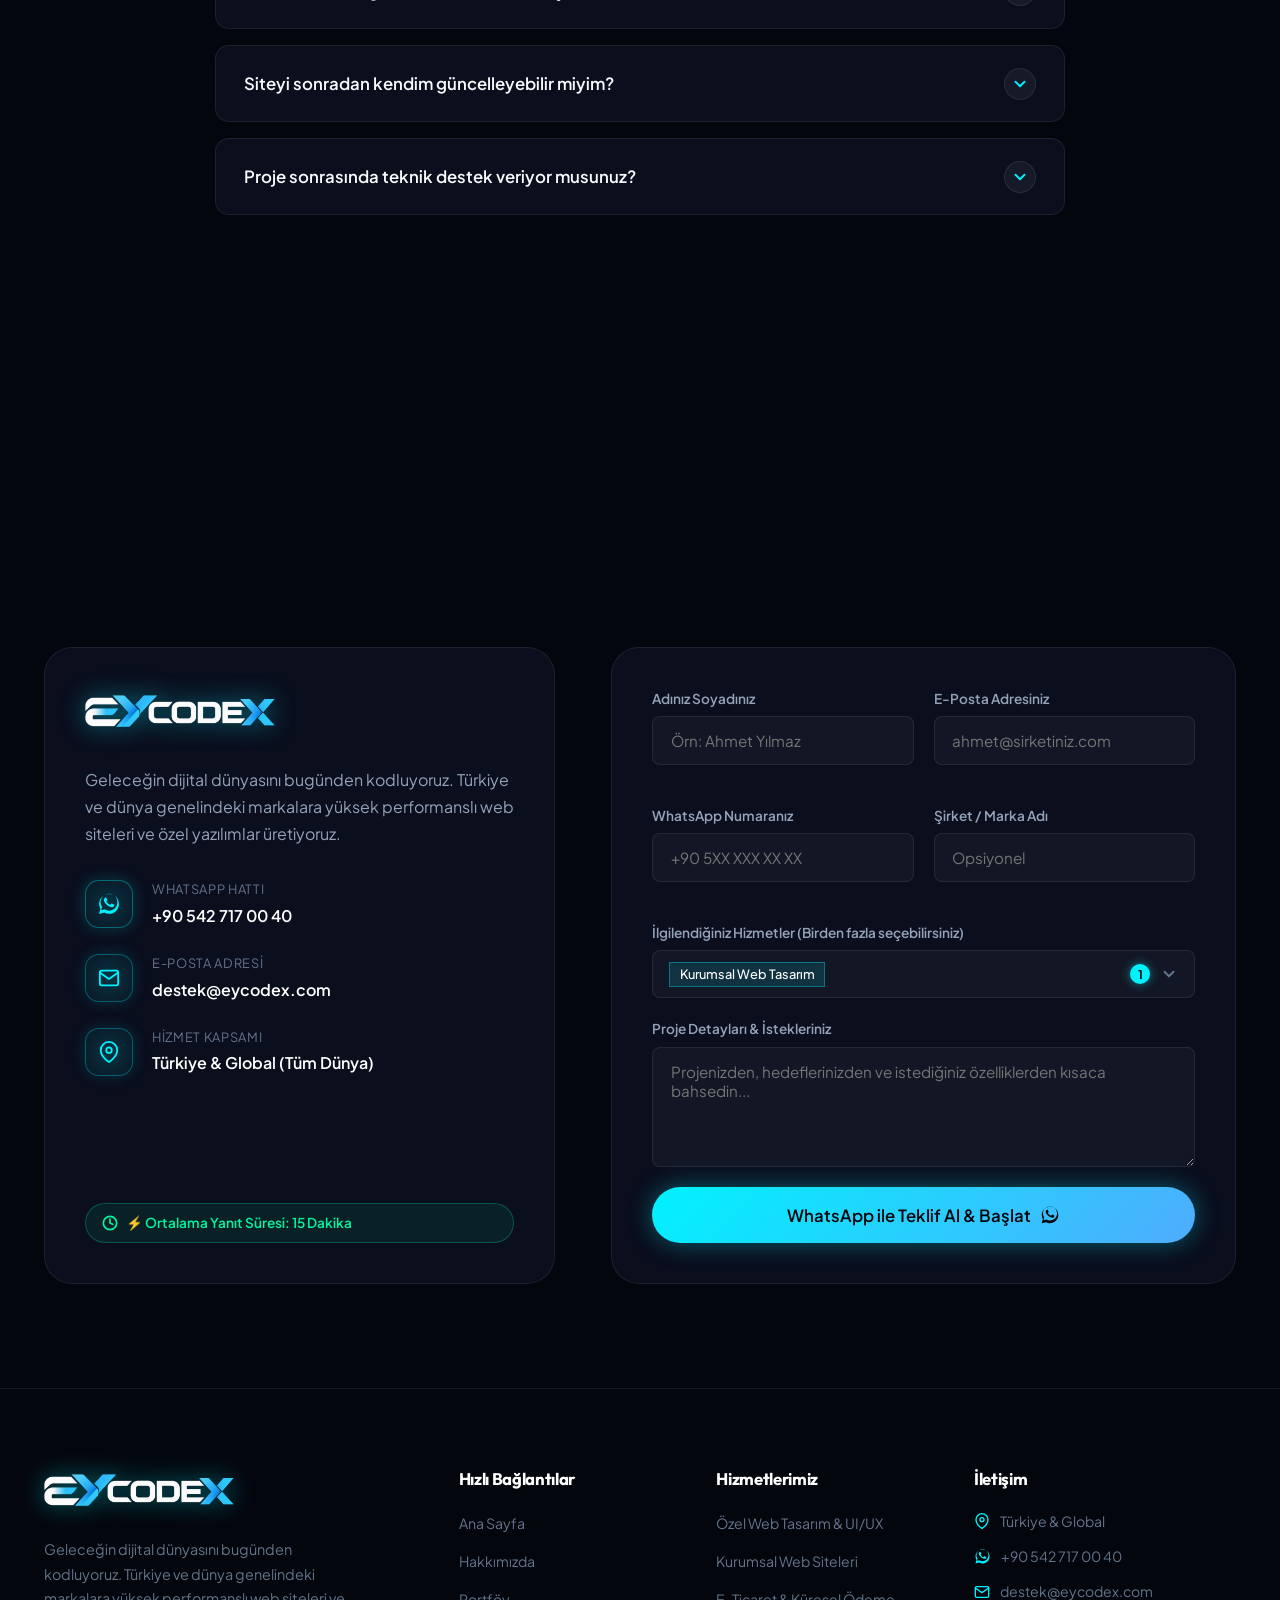
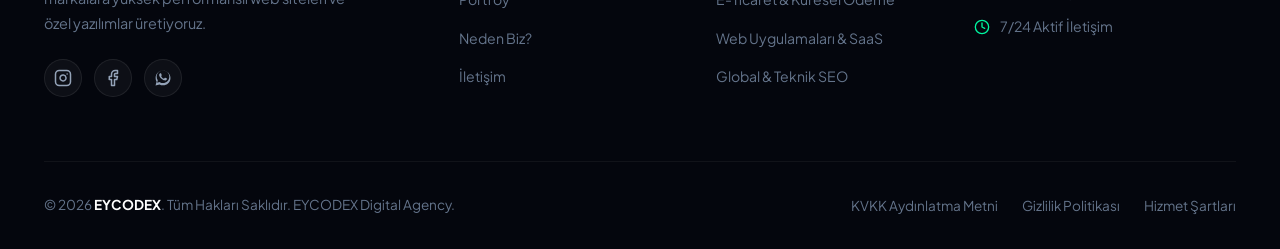
==== commit 8fcc0a80: "Revert "UI: Add '.' prefix to Home navigation link on index page" This reverts commit 4407cbed51a963" ====
--- a/eycodex-main/index.html
+++ b/eycodex-main/index.html
@@ -153,7 +153,7 @@
 
         <!-- Menu Links -->
         <ul class="nav-menu" id="nav-menu">
-          <li><a href="#home" class="nav-link active" data-i18n="nav_home_index">. Ana Sayfa</a></li>
+          <li><a href="#home" class="nav-link active" data-i18n="nav_home">Ana Sayfa</a></li>
           <li class="nav-item-dropdown">
             <a href="#services" class="nav-link nav-dropdown-toggle">
               <span data-i18n="nav_services">Hizmetler</span>
@@ -1286,7 +1286,7 @@
   <div id="toast-container" class="toast-container"></div>
 
   <!-- Scripts -->
-  <script src="assets/js/i18n.js?v=5.0"></script>
+  <script src="assets/js/i18n.js?v=4.9"></script>
   <script src="assets/js/portfolio.js?v=4.5"></script>
   <script src="assets/js/main.js?v=4.9"></script>
 </body>
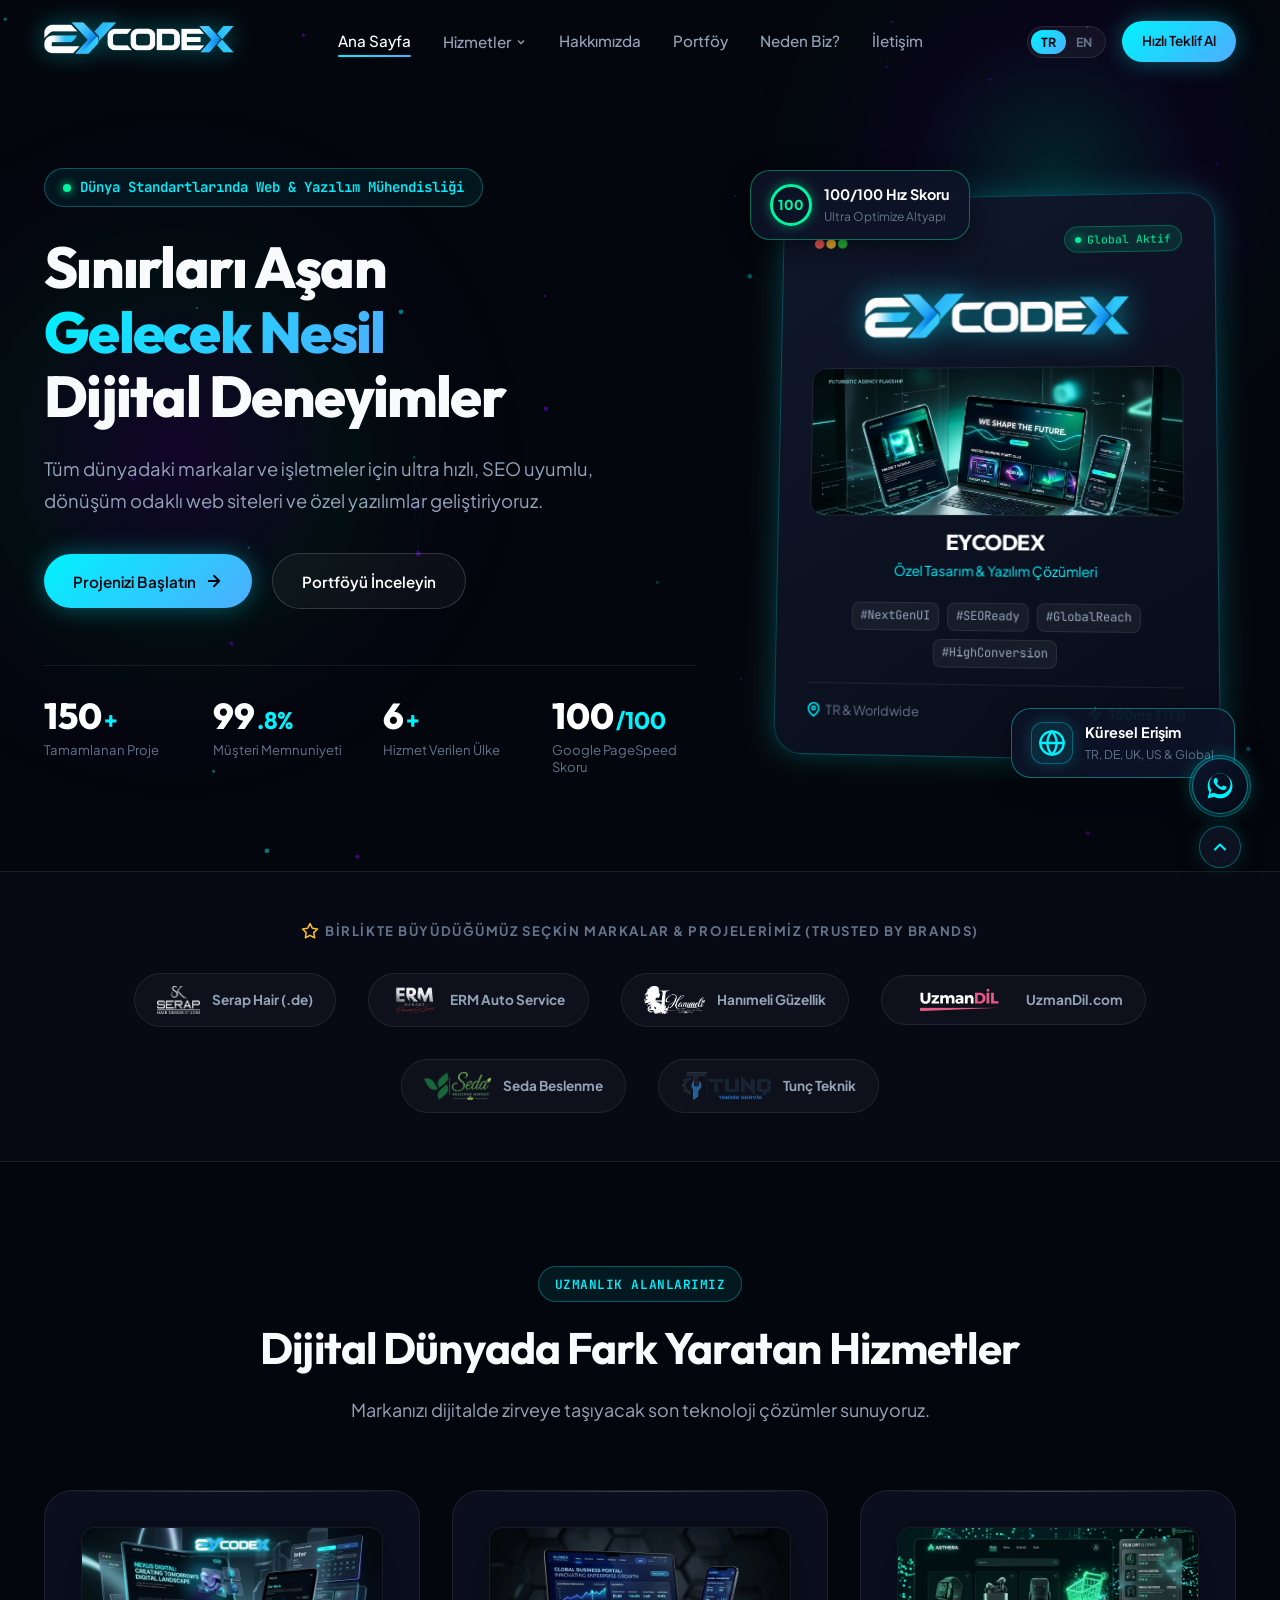
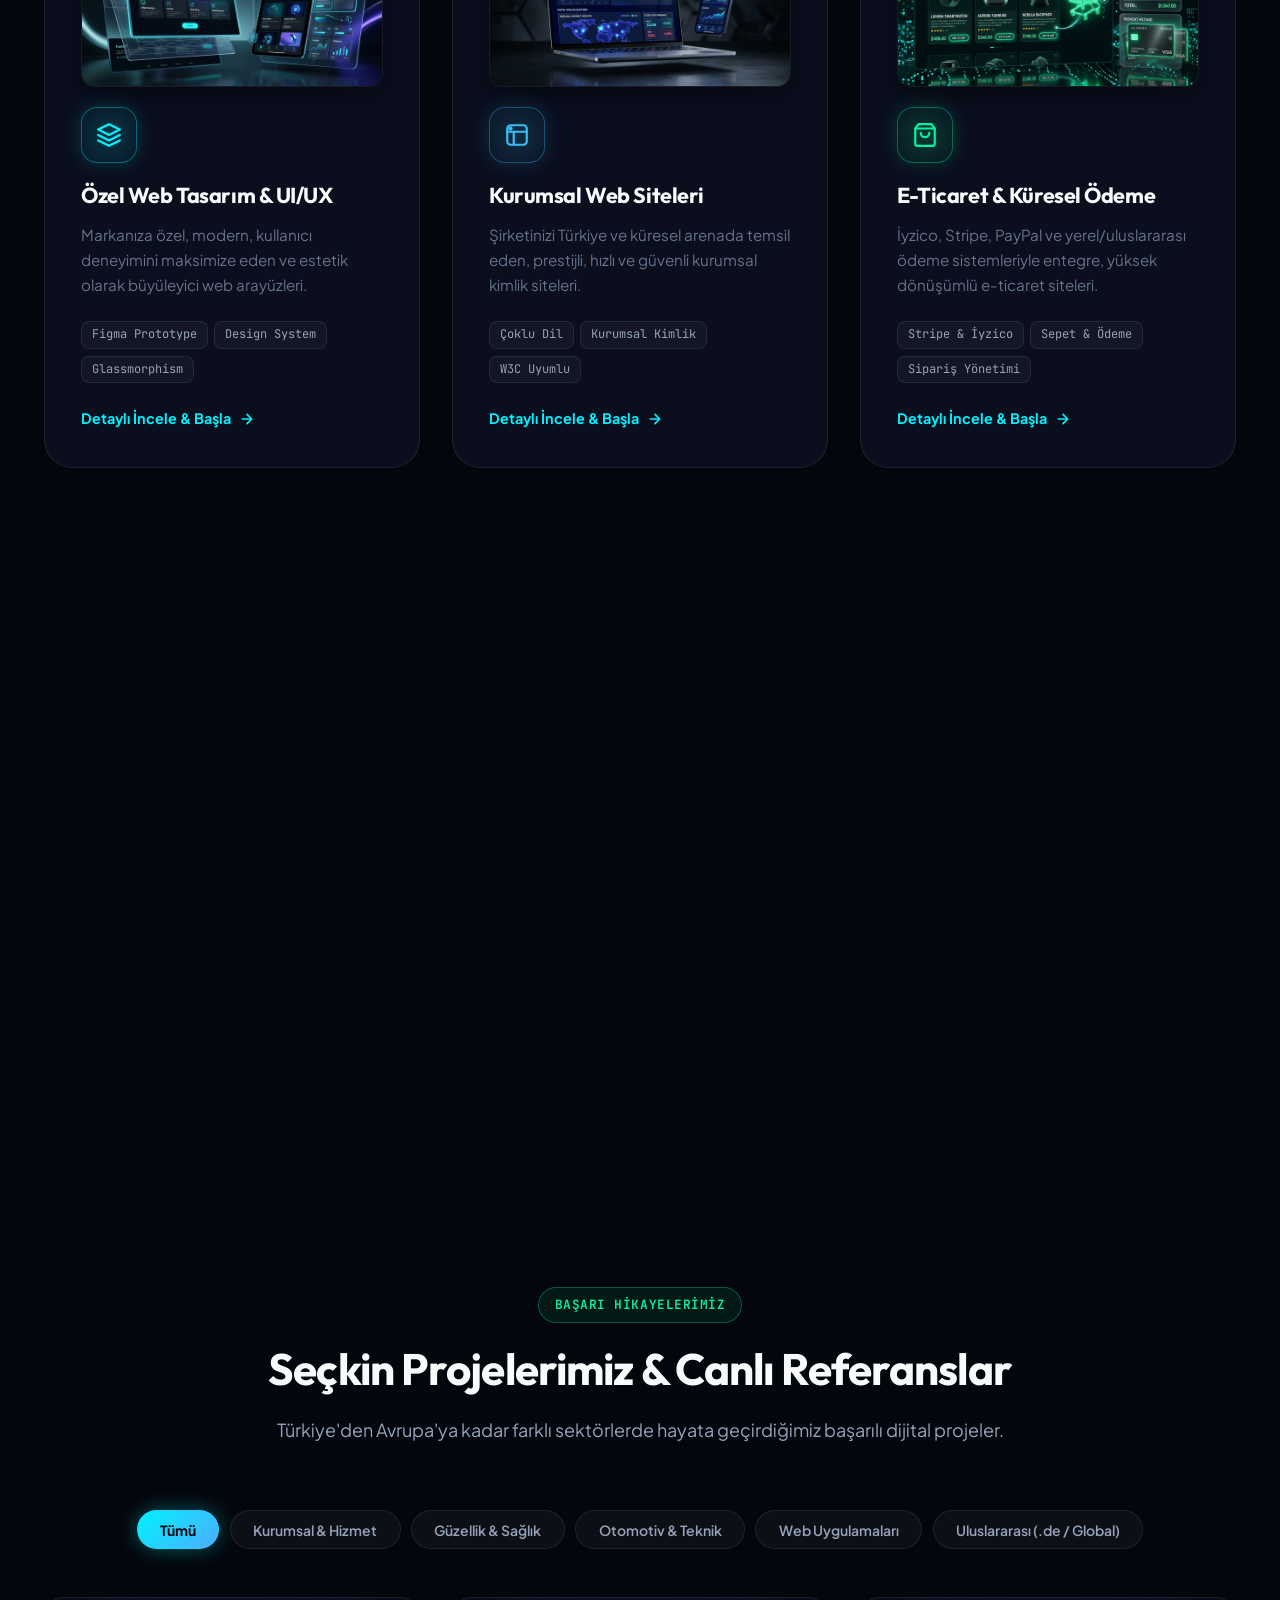
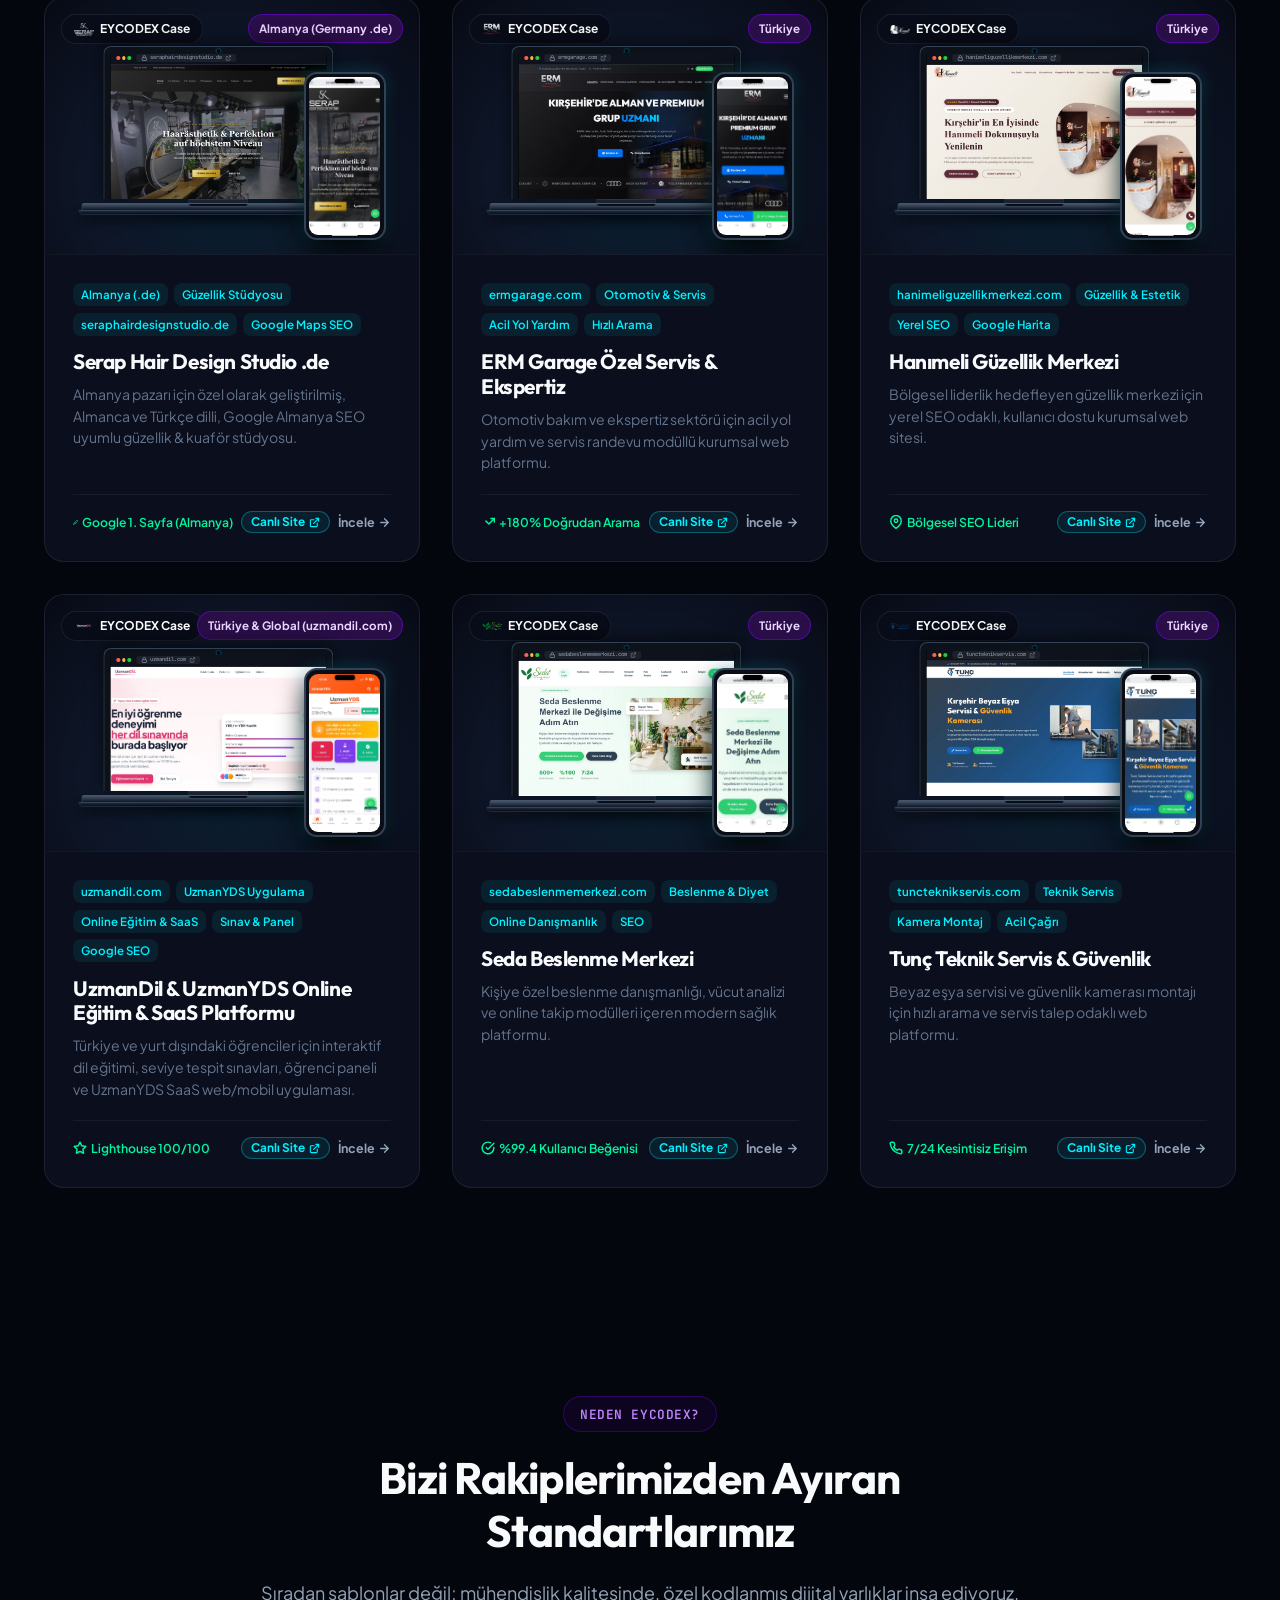
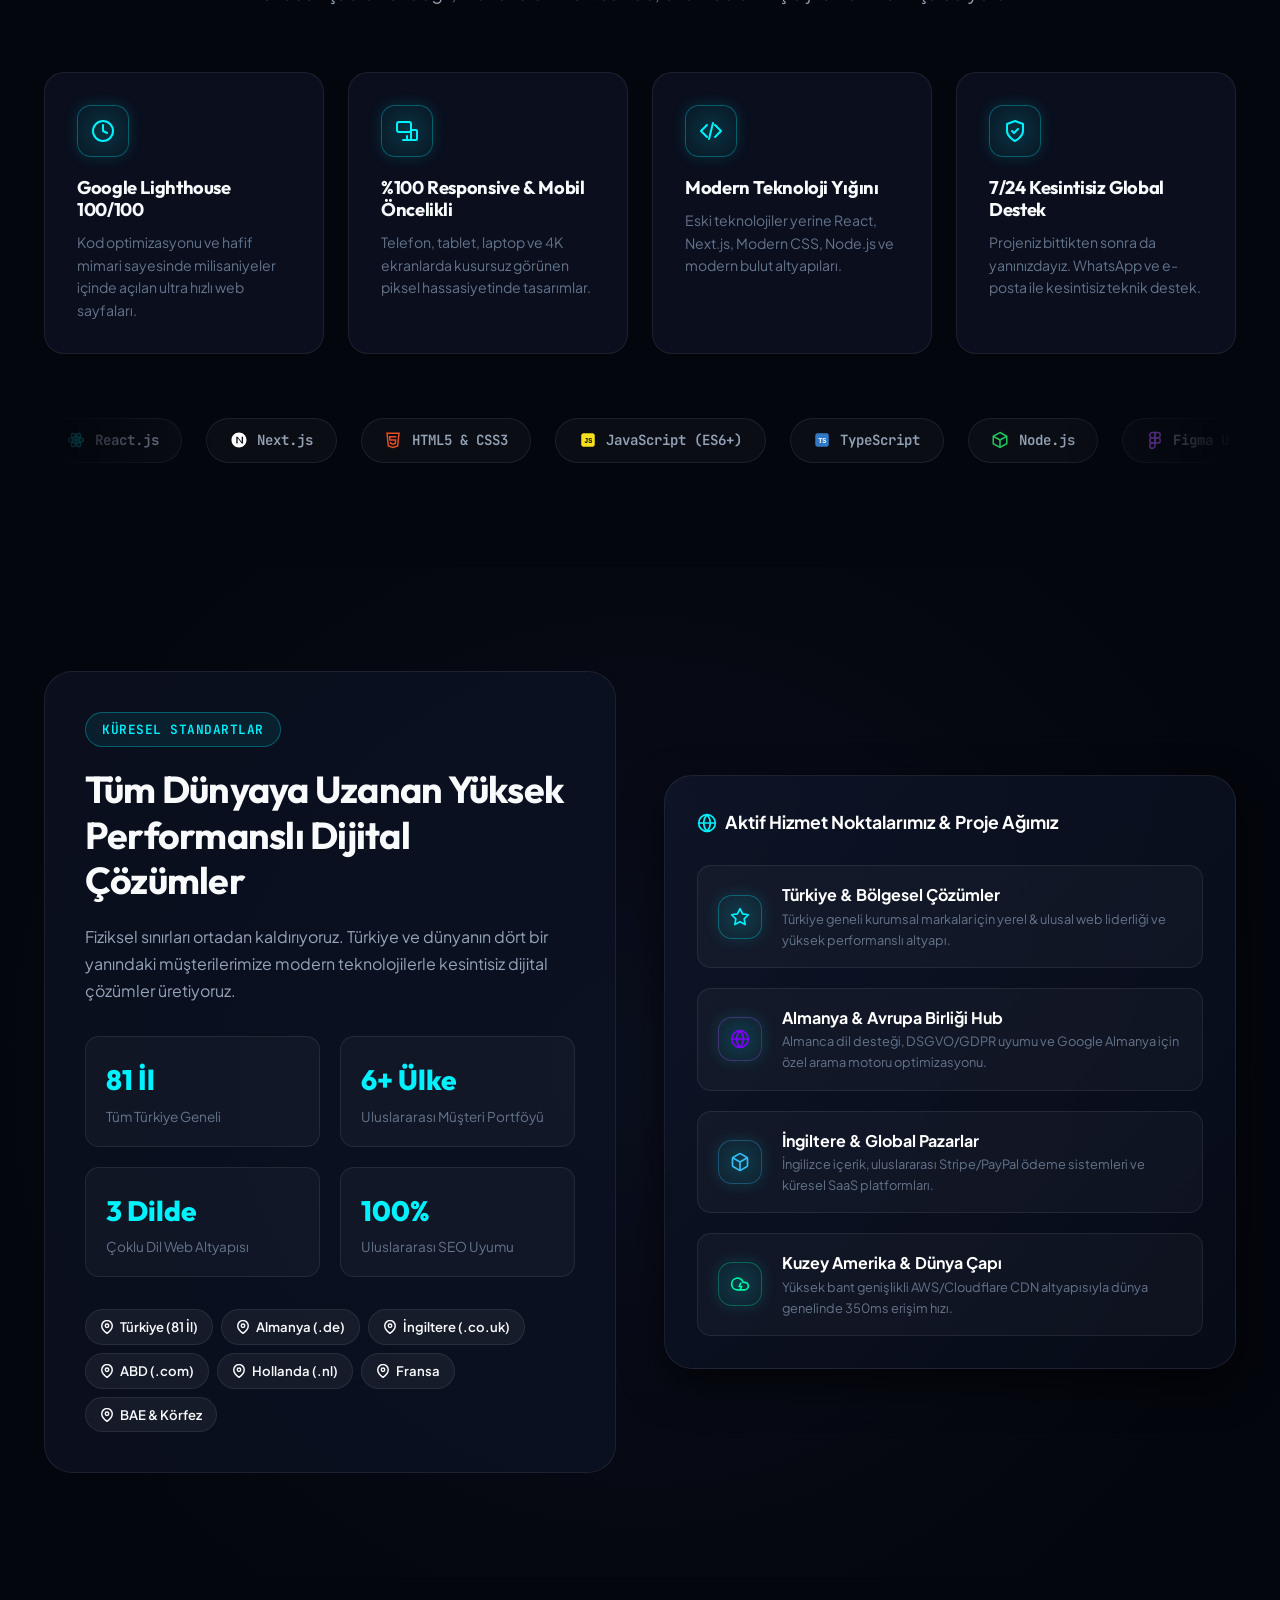
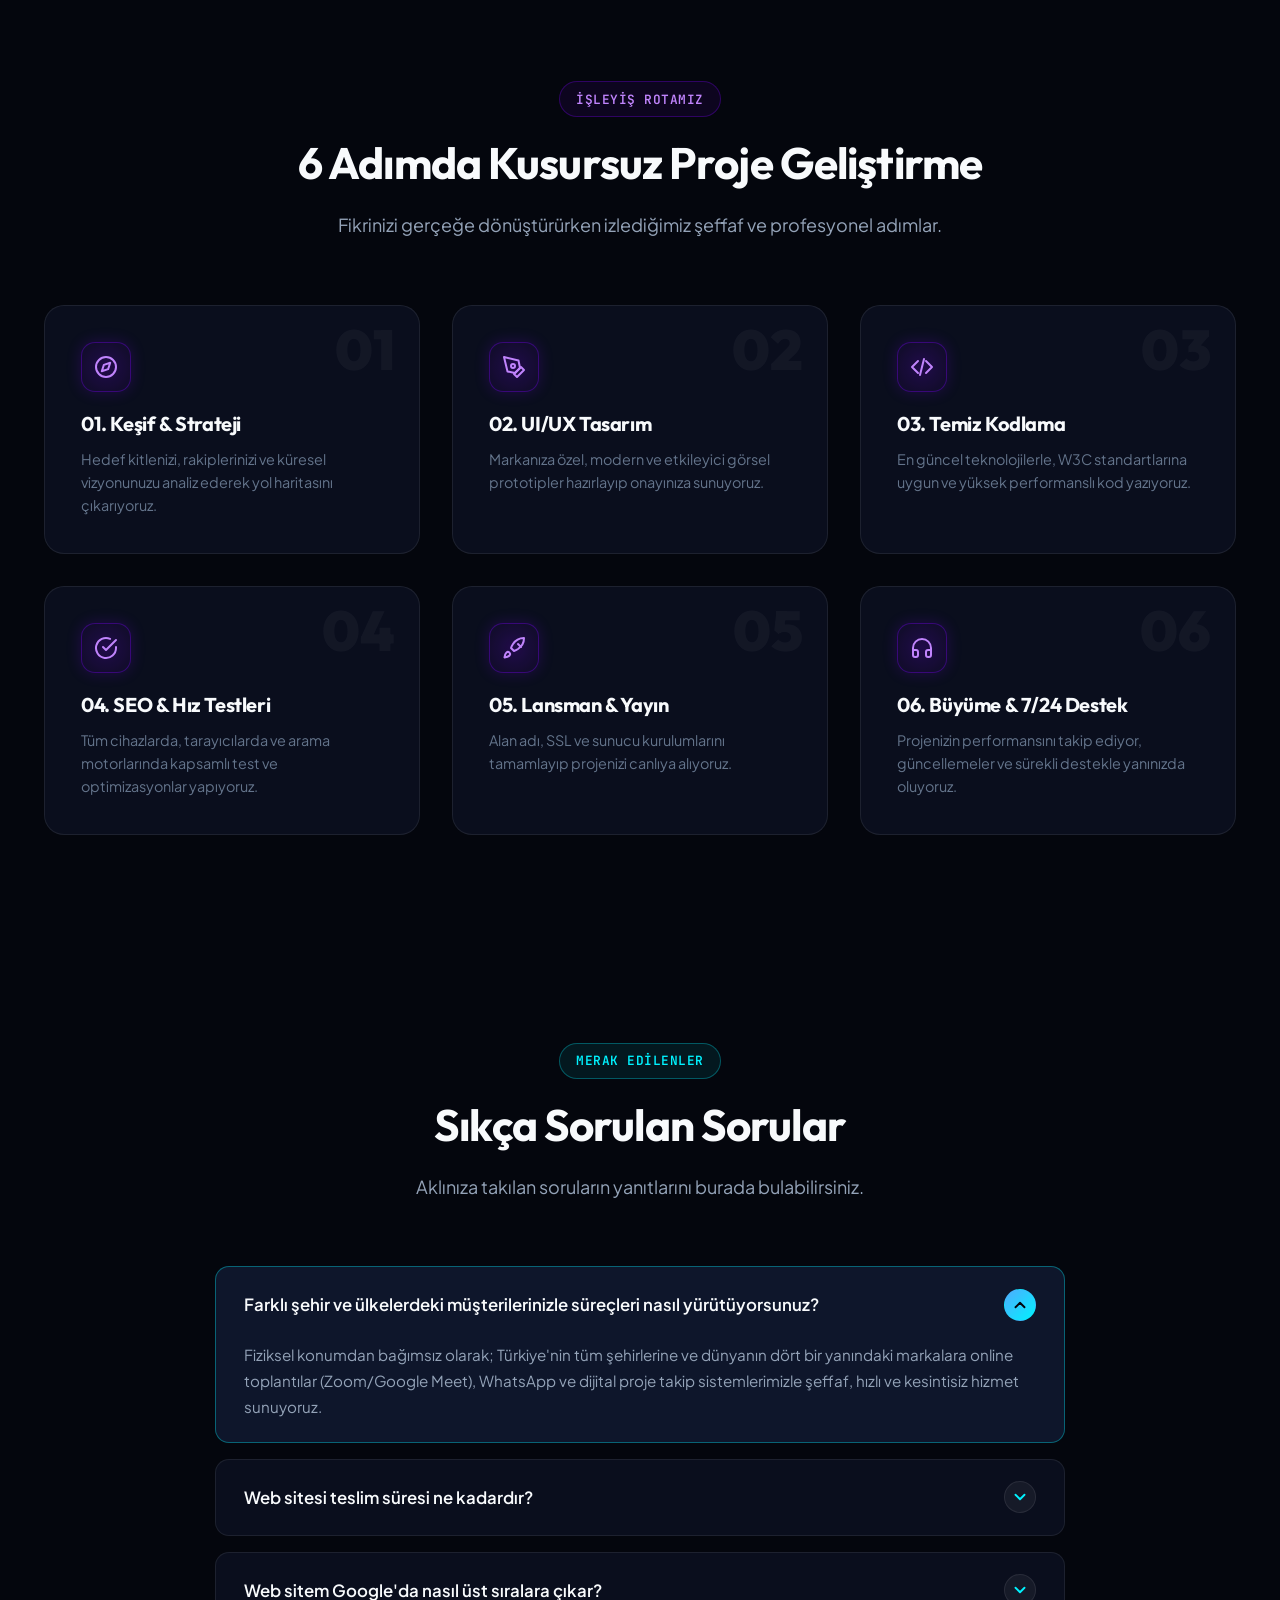
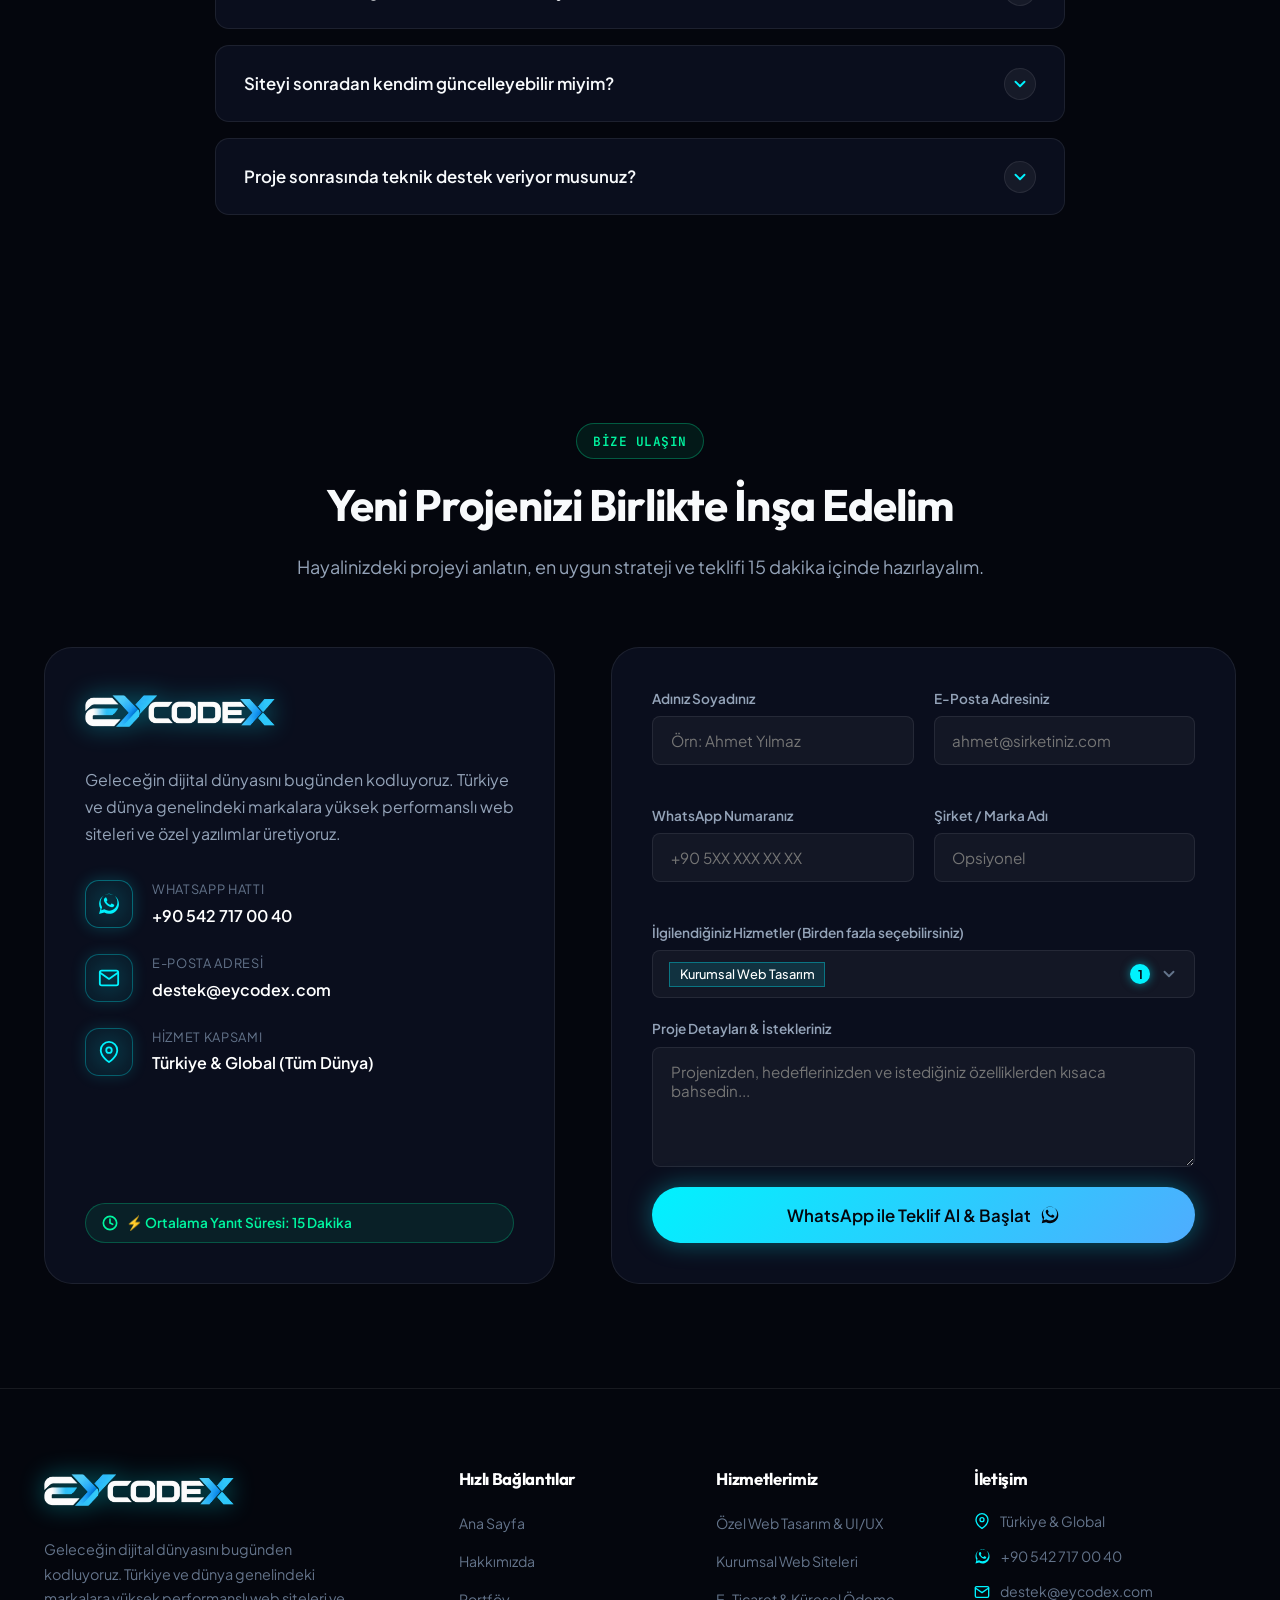
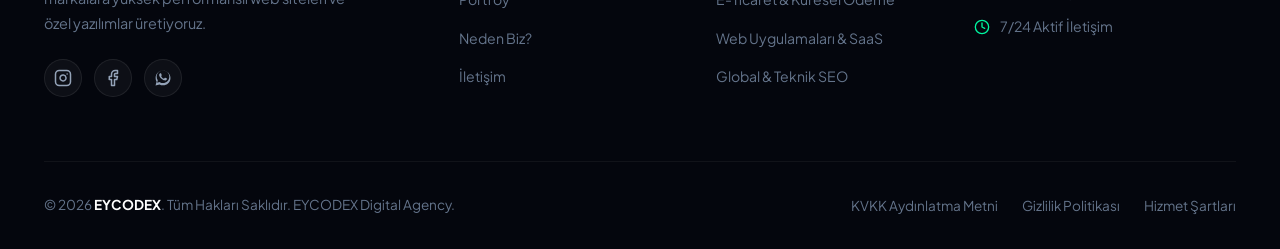
==== commit ed0be3e4: "SEO: Update Open Graph preview image (1200x630) and add dark logo variant" ====
--- a/eycodex-main/index.html
+++ b/eycodex-main/index.html
@@ -14,12 +14,17 @@
   <meta name="robots" content="index, follow, max-snippet:-1, max-image-preview:large, max-video-preview:-1" />
   <link rel="canonical" href="https://eycodex.com" />
 
-  <!-- Open Graph / Facebook -->
+  <!-- Open Graph / Facebook / Instagram / WhatsApp -->
   <meta property="og:type" content="website" />
   <meta property="og:url" content="https://eycodex.com" />
   <meta property="og:title" content="EYCODEX | Profesyonel Web Tasarım & Dijital Ajans - Türkiye & Global" />
   <meta property="og:description" content="Sınırları aşan dijital deneyimler. Türkiye ve dünya geneline yüksek performanslı, SEO uyumlu ve dönüşüm odaklı web siteleri." />
-  <meta property="og:image" content="assets/images/eycodexlogo.webp" />
+  <meta property="og:image" content="https://eycodex.com/assets/images/og-image.png" />
+  <meta property="og:image:secure_url" content="https://eycodex.com/assets/images/og-image.png" />
+  <meta property="og:image:type" content="image/png" />
+  <meta property="og:image:width" content="1200" />
+  <meta property="og:image:height" content="630" />
+  <meta property="og:image:alt" content="EYCODEX - Profesyonel Web Tasarım & Dijital Ajans" />
   <meta property="og:site_name" content="EYCODEX" />
   <meta property="og:locale" content="tr_TR" />
   <meta property="og:locale:alternate" content="en_US" />
@@ -29,7 +34,8 @@
   <meta name="twitter:url" content="https://eycodex.com" />
   <meta name="twitter:title" content="EYCODEX | Profesyonel Web Tasarım & Dijital Ajans - Türkiye & Global" />
   <meta name="twitter:description" content="Sınırları aşan dijital deneyimler. Türkiye ve dünya geneline yüksek performanslı, SEO uyumlu ve dönüşüm odaklı web siteleri." />
-  <meta name="twitter:image" content="assets/images/eycodexlogo.webp" />
+  <meta name="twitter:image" content="https://eycodex.com/assets/images/og-image.png" />
+  <meta name="twitter:image:alt" content="EYCODEX - Profesyonel Web Tasarım & Dijital Ajans" />
 
   <!-- Favicon -->
   <link rel="icon" type="image/png" href="assets/images/favicon.png?v=4" />
